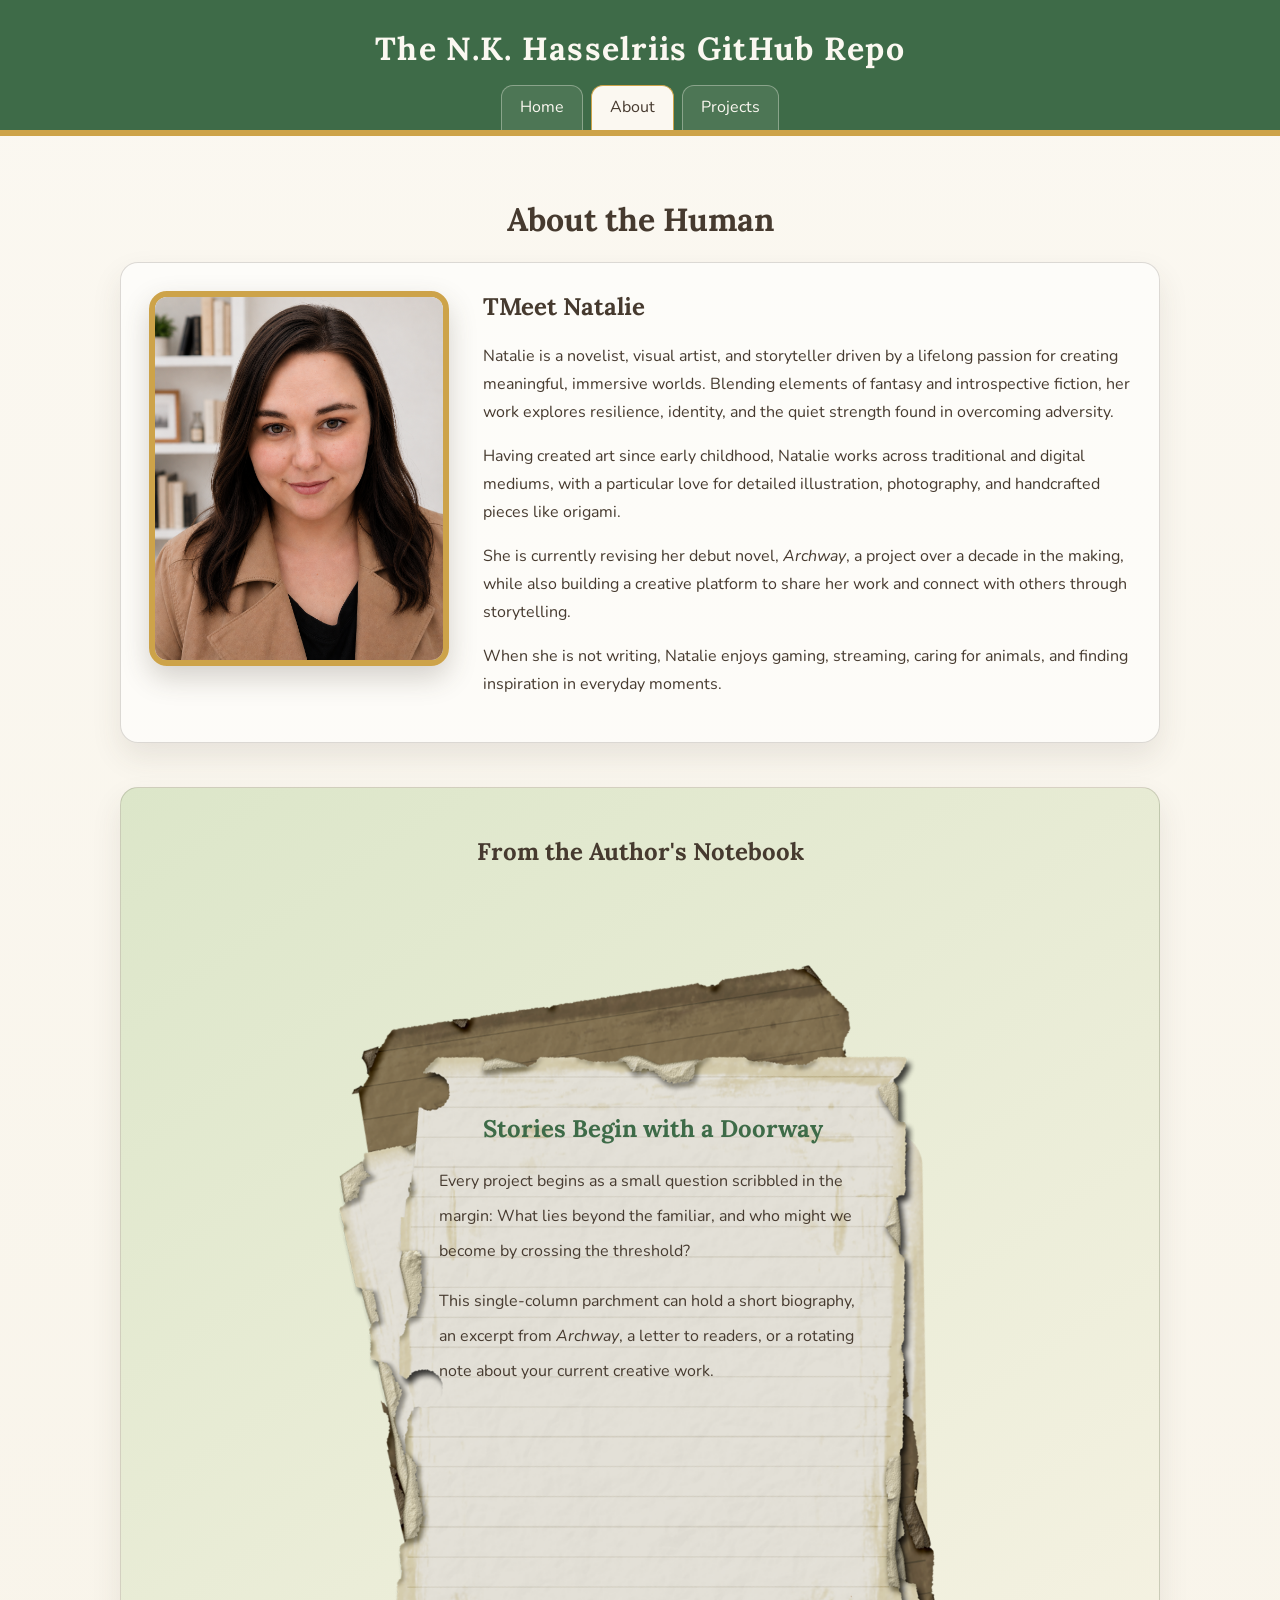
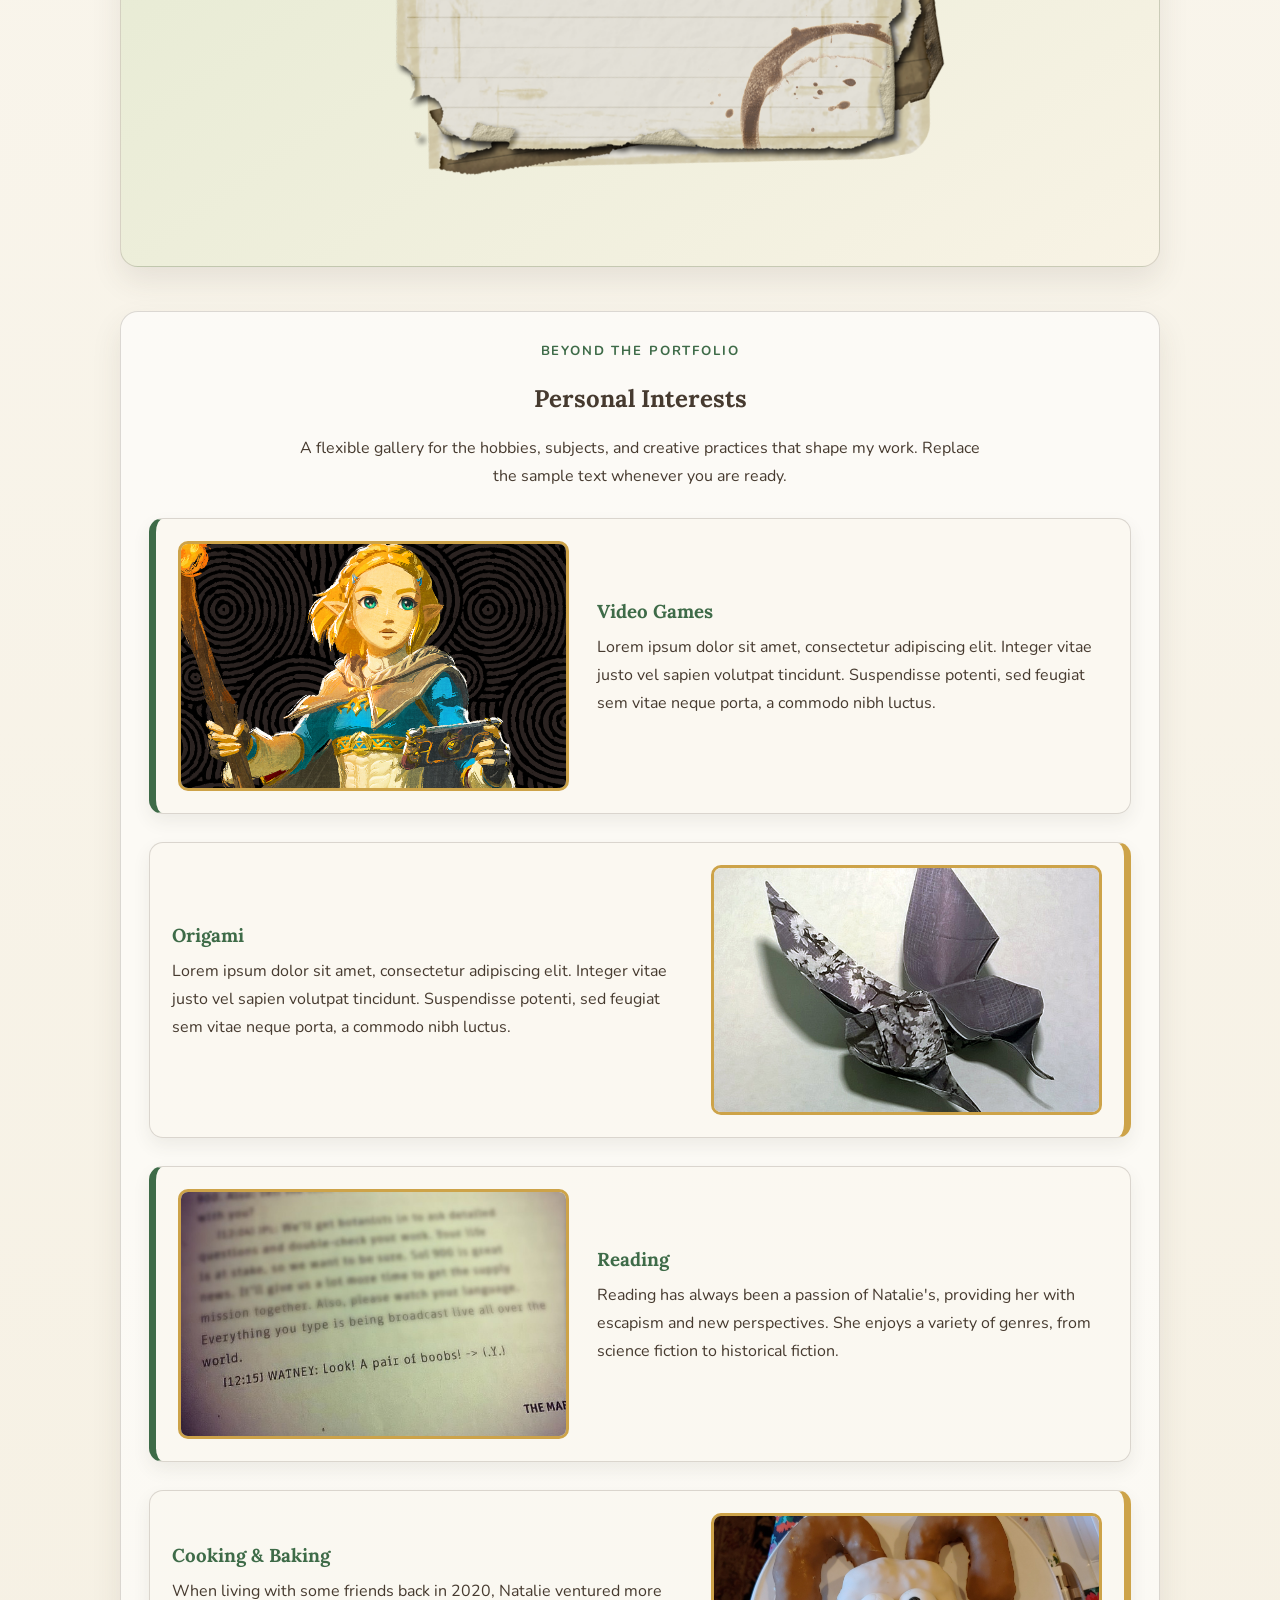
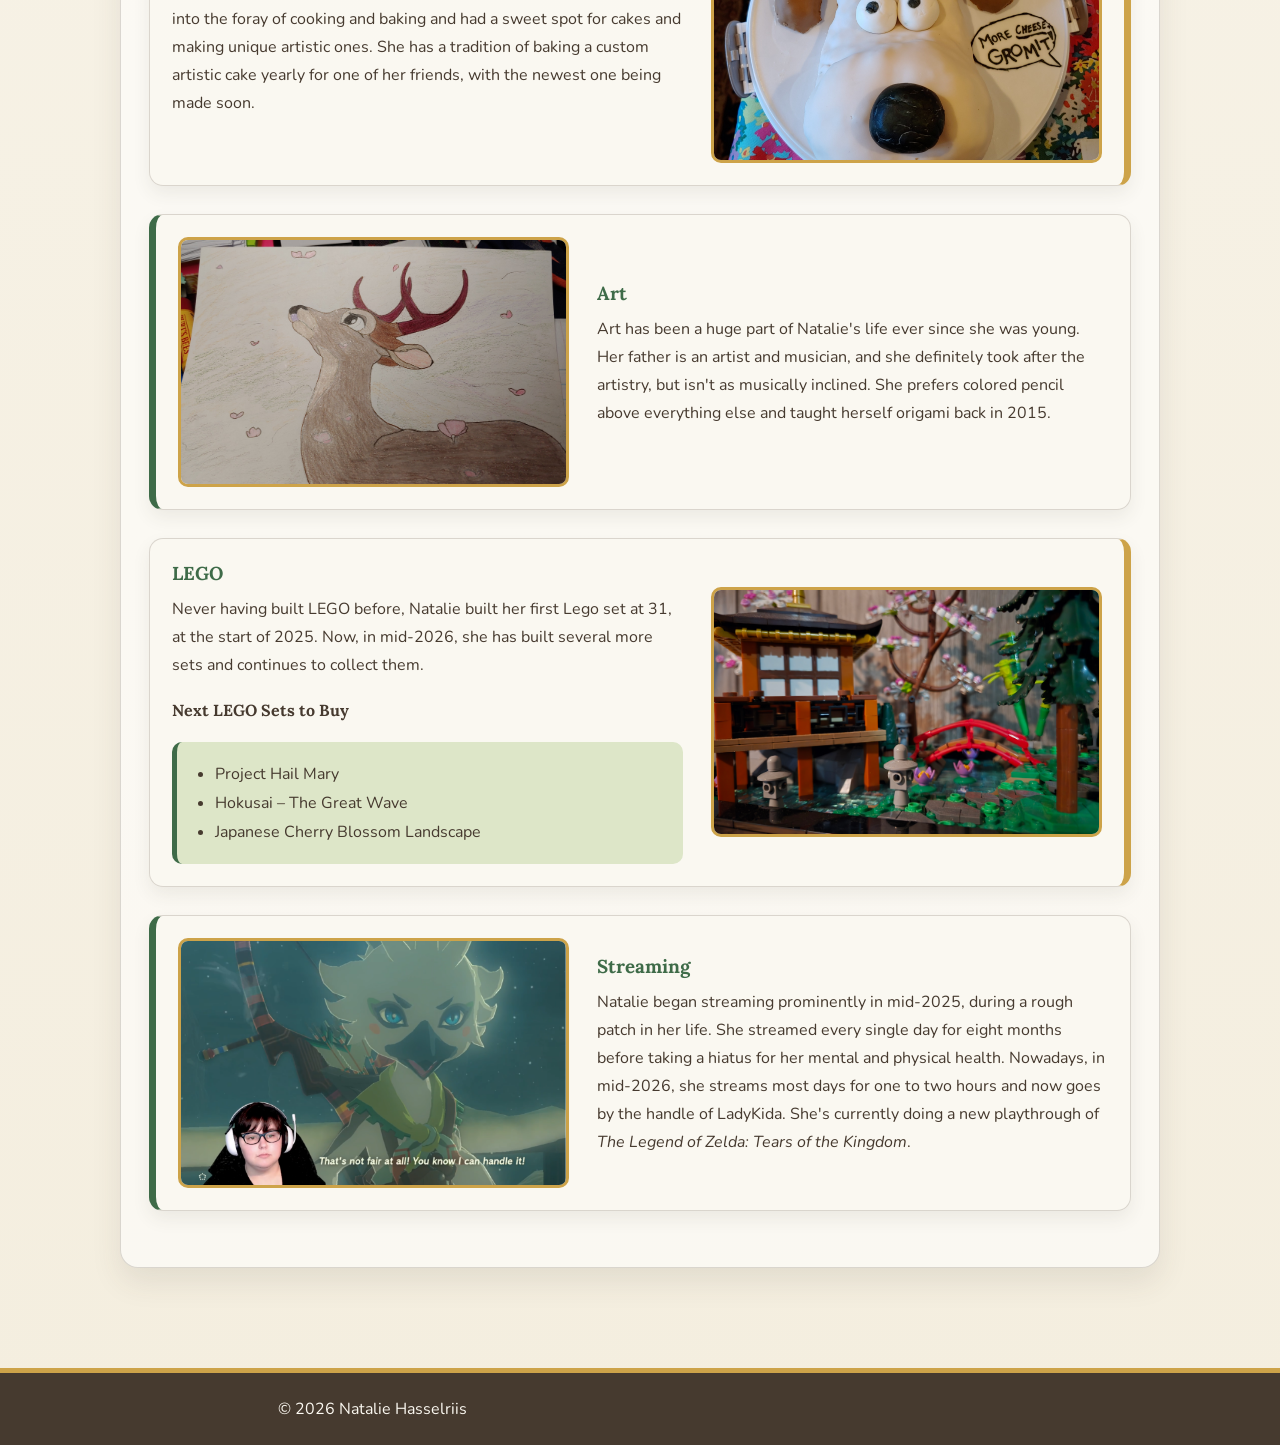
==== about.html @ 3eeebe32 "Images updated" ====
<!DOCTYPE html>
<html lang="en">
<head>
    <meta charset="UTF-8">
    <meta name="viewport" content="width=device-width, initial-scale=1.0">
    <title>About Natalie</title>
    <link rel="icon" type="image/png" href="https://images.squarespace-cdn.com/content/v1/68d9654d0cba3d433908582a/607da867-b0da-49b7-b2d4-81282bc70b76/2021-03-03-05.16.png?format=1000w">
    <link rel="stylesheet" href="style.css">
</head>
<body>
<header>
    <h1>The N.K. Hasselriis GitHub Repo</h1>
    <nav aria-label="Primary navigation">
        <a href="index.html">Home</a>
        <a href="about.html" aria-current="page">About</a>
        <a href="projects.html">Projects</a>
    </nav>
</header>
<main>
    <h1>About the Human</h1>

    <section class="about-intro">
        <img class="profile-photo" src="assets/images/headshot_final.png" alt="Professional headshot of Natalie">
        <div class="about-copy">
            <h2>TMeet Natalie</h2>
            <p>Natalie is a novelist, visual artist, and storyteller driven by a lifelong passion for creating meaningful, immersive worlds. Blending elements of fantasy and introspective fiction, her work explores resilience, identity, and the quiet strength found in overcoming adversity.</p>
            <p>Having created art since early childhood, Natalie works across traditional and digital mediums, with a particular love for detailed illustration, photography, and handcrafted pieces like origami.</p>
            <p>She is currently revising her debut novel, <em>Archway</em>, a project over a decade in the making, while also building a creative platform to share her work and connect with others through storytelling.</p>
            <p>When she is not writing, Natalie enjoys gaming, streaming, caring for animals, and finding inspiration in everyday moments.</p>
        </div>
    </section>

    <section class="book-section" id="book-page">
        <h2>From the Author's Notebook</h2>
        <div class="parchment-page">
            <article class="parchment-copy">
                <h2>Stories Begin with a Doorway</h2>
                <p>Every project begins as a small question scribbled in the margin: What lies beyond the familiar, and who might we become by crossing the threshold?</p>
                <p>This single-column parchment can hold a short biography, an excerpt from <em>Archway</em>, a letter to readers, or a rotating note about your current creative work.</p>
            </article>
        </div>
    </section>

    <section id="personal-interests">
        <p class="section-kicker">Beyond the Portfolio</p>
        <h2>Personal Interests</h2>
        <p class="section-intro">A flexible gallery for the hobbies, subjects, and creative practices that shape my work. Replace the sample text whenever you are ready.</p>

        <div class="interest-list">
            <article class="feature-row">
                <div class="feature-media"><img src="assets/images/video-games.png" alt="Promotional image of Princess Zelda holding a torch and Sheikah Slate/Purah Pad from Tears of the Kingdom"></div>
                <div class="feature-copy"><h3>Video Games</h3><p>Lorem ipsum dolor sit amet, consectetur adipiscing elit. Integer vitae justo vel sapien volutpat tincidunt. Suspendisse potenti, sed feugiat sem vitae neque porta, a commodo nibh luctus.</p></div>
            </article>

            <article class="feature-row reverse">
                <div class="feature-media"><img src="assets/images/origami.jpg" alt="Dusk purple and grey origami butterfly"></div>
                <div class="feature-copy"><h3>Origami</h3><p>Lorem ipsum dolor sit amet, consectetur adipiscing elit. Integer vitae justo vel sapien volutpat tincidunt. Suspendisse potenti, sed feugiat sem vitae neque porta, a commodo nibh luctus.</p></div>
            </article>

            <article class="feature-row">
                <div class="feature-media"><img src="assets/images/baking.jpg" alt="Close-up photograph of text from The Martian by Andy Weir"></div>
                <div class="feature-copy"><h3>Reading</h3><p>Reading has always been a passion of Natalie's, providing her with escapism and new perspectives. She enjoys a variety of genres, from science fiction to historical fiction.</p></div>
            </article>

            <article class="feature-row reverse">
                <div class="feature-media"><img src="assets/images/reading.jpg" alt="Gromit character cake"></div>
                <div class="feature-copy"><h3>Cooking &amp; Baking</h3><p>When living with some friends back in 2020, Natalie ventured more into the foray of cooking and baking and had a sweet spot for cakes and making unique artistic ones. She has a tradition of baking a custom artistic cake yearly for one of her friends, with the newest one being made soon.</p></div>
            </article>

            <article class="feature-row">
                <div class="feature-media"><img src="assets/images/bambi-art.jpg" alt="Colored-pencil drawing of adult Bambi (deer) with flower petals"></div>
                <div class="feature-copy"><h3>Art</h3><p>Art has been a huge part of Natalie's life ever since she was young. Her father is an artist and musician, and she definitely took after the artistry, but isn't as musically inclined. She prefers colored pencil above everything else and taught herself origami back in 2015.</p></div>
            </article>

            <article class="feature-row reverse">
                <div class="feature-media"><img src="assets/images/lego.jpg" alt="LEGO Japanese landscape wall art with cherry blossoms and Mount Fuji"></div>
                <div class="feature-copy">
                    <h3>LEGO</h3>
                    <p>Never having built LEGO before, Natalie built her first Lego set at 31, at the start of 2025. Now, in mid-2026, she has built several more sets and continues to collect them.</p>
                    <h4>Next LEGO Sets to Buy</h4>
                    <ul class="lego-wishlist">
                        <li>Project Hail Mary</li>
                        <li>Hokusai – The Great Wave</li>
                        <li>Japanese Cherry Blossom Landscape</li>
                    </ul>
                </div>
            </article>

            <article class="feature-row">
                <div class="feature-media"><img src="assets/images/streaming.png" alt="Natalie streaming The Legend of Zelda: Tears of the Kingdom with a face-camera overlay"></div>
                <div class="feature-copy"><h3>Streaming</h3><p>Natalie began streaming prominently in mid-2025, during a rough patch in her life. She streamed every single day for eight months before taking a hiatus for her mental and physical health. Nowadays, in mid-2026, she streams most days for one to two hours and now goes by the handle of LadyKida. She's currently doing a new playthrough of <i>The Legend of Zelda: Tears of the Kingdom</i>.</p></div>
            </article>
        </div>
    </section>
</main>
<footer><p>© 2026 Natalie Hasselriis</p></footer>
</body>
</html>
---- style.css ----
@import url('https://fonts.googleapis.com/css2?family=Lora:wght@500;600;700&family=Nunito:wght@400;600;700&display=swap');

:root {
    --cream: #fbf8f1;
    --forest: #3e6b48;
    --sky: #82b5d8;
    --mustard: #cda349;
    --brown: #463a2f;
    --sage: #dde6c8;
    --paper: #f6edda;
}

* { box-sizing: border-box; }

body {
    margin: 0;
    background: linear-gradient(180deg, var(--cream), #f4eedf);
    color: var(--brown);
    font-family: 'Nunito', sans-serif;
    text-align: center;
}

header {
    padding: 28px 20px 0;
    background: var(--forest);
    color: var(--cream);
    border-bottom: 6px solid var(--mustard);
}

h1, h2, h3, h4 { font-family: 'Lora', serif; }
header h1 { margin: 0 0 16px; letter-spacing: .04em; }

nav {
    display: flex;
    justify-content: center;
    align-items: flex-end;
    gap: 8px;
    flex-wrap: wrap;
}

nav a {
    color: var(--cream);
    text-decoration: none;
    padding: 10px 18px 12px;
    border: 1px solid rgba(251,248,241,.35);
    border-bottom: 0;
    border-radius: 12px 12px 0 0;
    background: rgba(251,248,241,.08);
}

nav a:hover, nav a:focus, nav a[aria-current="page"] {
    background: var(--cream);
    color: var(--brown);
    border-color: var(--mustard);
}

main {
    width: min(100% - 32px, 1040px);
    margin: 0 auto;
    padding: 42px 0 56px;
}

section {
    margin: 0 auto 44px;
    padding: 28px;
    background: rgba(255,255,255,.58);
    border: 1px solid rgba(70,58,47,.18);
    border-radius: 18px;
    box-shadow: 0 14px 30px rgba(70,58,47,.10);
}

p { max-width: 70ch; margin: 0 auto 1em; text-align: left; line-height: 1.75; }
img { max-width: 100%; height: auto; display: block; }

.section-kicker {
    text-align: center;
    margin-bottom: 4px;
    color: var(--forest);
    font-weight: 700;
    text-transform: uppercase;
    letter-spacing: .14em;
    font-size: .82rem;
}
.section-intro { text-align: center; margin-bottom: 28px; }

.hero-scene {
    position: relative;
    min-height: 520px;
    display: grid;
    grid-template-columns: minmax(260px, .85fr) minmax(320px, 1.15fr);
    align-items: center;
    gap: 44px;
    overflow: hidden;
    background:
        radial-gradient(circle at 18% 22%, rgba(205,163,73,.28), transparent 32%),
        linear-gradient(135deg, #efe5c4, var(--sage));
    border: 4px solid var(--forest);
}

.iroh-portrait {
    align-self: end;
    display: flex;
    justify-content: center;
    height: 100%;
    min-height: 430px;
}

.iroh-portrait img {
    width: min(100%, 390px);
    height: 100%;
    max-height: 500px;
    object-fit: contain;
    object-position: center bottom;
    filter: drop-shadow(0 18px 14px rgba(70,58,47,.28));
}

.speech-bubble {
    position: relative;
    margin: 0;
    padding: 38px 42px 34px;
    background:
        linear-gradient(rgba(246,237,218,.94), rgba(246,237,218,.94)),
        radial-gradient(circle at center, var(--cream), var(--paper));
    color: var(--brown);
    border: 4px solid var(--forest);
    border-radius: 30px;
    box-shadow:
        0 0 0 7px var(--mustard),
        0 0 0 10px var(--forest),
        0 18px 28px rgba(70,58,47,.22);
    text-align: center;
}

.speech-bubble::before {
    content: '';
    position: absolute;
    left: -38px;
    top: 58%;
    width: 52px;
    height: 52px;
    background: var(--paper);
    border-left: 4px solid var(--forest);
    border-bottom: 4px solid var(--forest);
    box-shadow: -5px 5px 0 1px var(--mustard);
    transform: rotate(45deg);
    z-index: 0;
}

.speech-bubble > * {
    position: relative;
    z-index: 1;
}

#hero-quote {
    margin: 8px auto 18px;
    text-align: center;
    font-family: 'Lora', serif;
    font-size: clamp(1.35rem, 2.6vw, 2rem);
    line-height: 1.5;
    font-style: italic;
}

.speech-bubble cite {
    display: block;
    text-align: right;
    font-family: 'Lora', serif;
    font-size: 1.05rem;
    font-style: normal;
    color: var(--forest);
}

.earth-kingdom-mark {
    display: inline-block;
    margin-bottom: 8px;
    color: var(--forest);
    font-weight: 700;
    letter-spacing: .14em;
    text-transform: uppercase;
}

.about-intro {
    display: grid;
    grid-template-columns: minmax(220px, 300px) 1fr;
    gap: 34px;
    align-items: start;
    text-align: left;
}
.profile-photo {
    width: 100%;
    max-width: 300px;
    aspect-ratio: 4 / 5;
    object-fit: cover;
    border-radius: 18px;
    border: 6px solid var(--mustard);
    box-shadow: 0 12px 28px rgba(70,58,47,.22);
}
.about-copy h2 { margin-top: 0; }

.book-section { overflow: hidden; background: linear-gradient(145deg, #dce6c9, #f8f3e5); }
.parchment-page {
    position: relative;
    width: min(100%, 625px);
    aspect-ratio: 1024 / 1536;
    margin: 34px auto 0;
    background: url('assets/images/parchment-page.png') center/contain no-repeat;
}
.parchment-copy {
    position: absolute;
    inset: 20% 13% 11% 5%;
    overflow: auto;
    padding: 25px 4px 8px 80px;
    text-align: left;
}
.parchment-copy h2 { color: var(--forest); margin-top: 0; text-align: center; }
.parchment-copy p { line-height: 2.17; }

.feature-row {
    display: grid;
    grid-template-columns: minmax(240px, 42%) 1fr;
    gap: 28px;
    align-items: center;
    margin: 0 0 28px;
    padding: 22px;
    background: rgba(251,248,241,.8);
    border: 1px solid rgba(70,58,47,.18);
    border-left: 7px solid var(--forest);
    border-radius: 14px;
    box-shadow: 0 8px 18px rgba(70,58,47,.08);
}
.feature-row.reverse { grid-template-columns: 1fr minmax(240px, 42%); border-left: 1px solid rgba(70,58,47,.18); border-right: 7px solid var(--mustard); }
.feature-row.reverse .feature-media, .feature-row.reverse .project-media { order: 2; }
.feature-row.reverse .feature-copy { order: 1; }
.feature-media img, .project-media img {
    width: 100%;
    height: 250px;
    object-fit: cover;
    border-radius: 10px;
    border: 3px solid var(--mustard);
}
.feature-copy { text-align: left; }
.feature-copy h3 { margin: 0 0 10px; color: var(--forest); }
.feature-copy p { margin-left: 0; }
.project-label { display: inline-block; margin-bottom: 8px; color: var(--mustard); font-weight: 700; text-transform: uppercase; letter-spacing: .1em; font-size: .8rem; }
.badge-media img { object-fit: contain; background: transparent; border: 0; }

.lego-wishlist {
    margin: 10px 0 0;
    padding: 14px 18px 14px 38px;
    text-align: left;
    background: var(--sage);
    border-left: 5px solid var(--forest);
    border-radius: 10px;
}
.lego-wishlist li { margin: 7px 0; }

footer { padding: 22px; background: var(--brown); color: var(--cream); border-top: 5px solid var(--mustard); }
footer p { margin: 0; text-align: center; }

@media (max-width: 760px) {
    header { padding-left: 12px; padding-right: 12px; }
    main { width: min(100% - 20px, 1040px); }
    section { padding: 20px; }
    .hero-scene, .about-intro, .feature-row, .feature-row.reverse { grid-template-columns: 1fr; }
    .feature-row.reverse .feature-media, .feature-row.reverse .project-media, .feature-row.reverse .feature-copy { order: initial; }
    .speech-bubble::before { left: 50%; top: -24px; transform: translateX(-50%) rotate(135deg); }
    .profile-photo { margin: auto; }
    .parchment-copy { inset: 14% 12% 10%; font-size: .92rem; }
    .feature-media img, .project-media img { height: auto; max-height: 320px; }
}
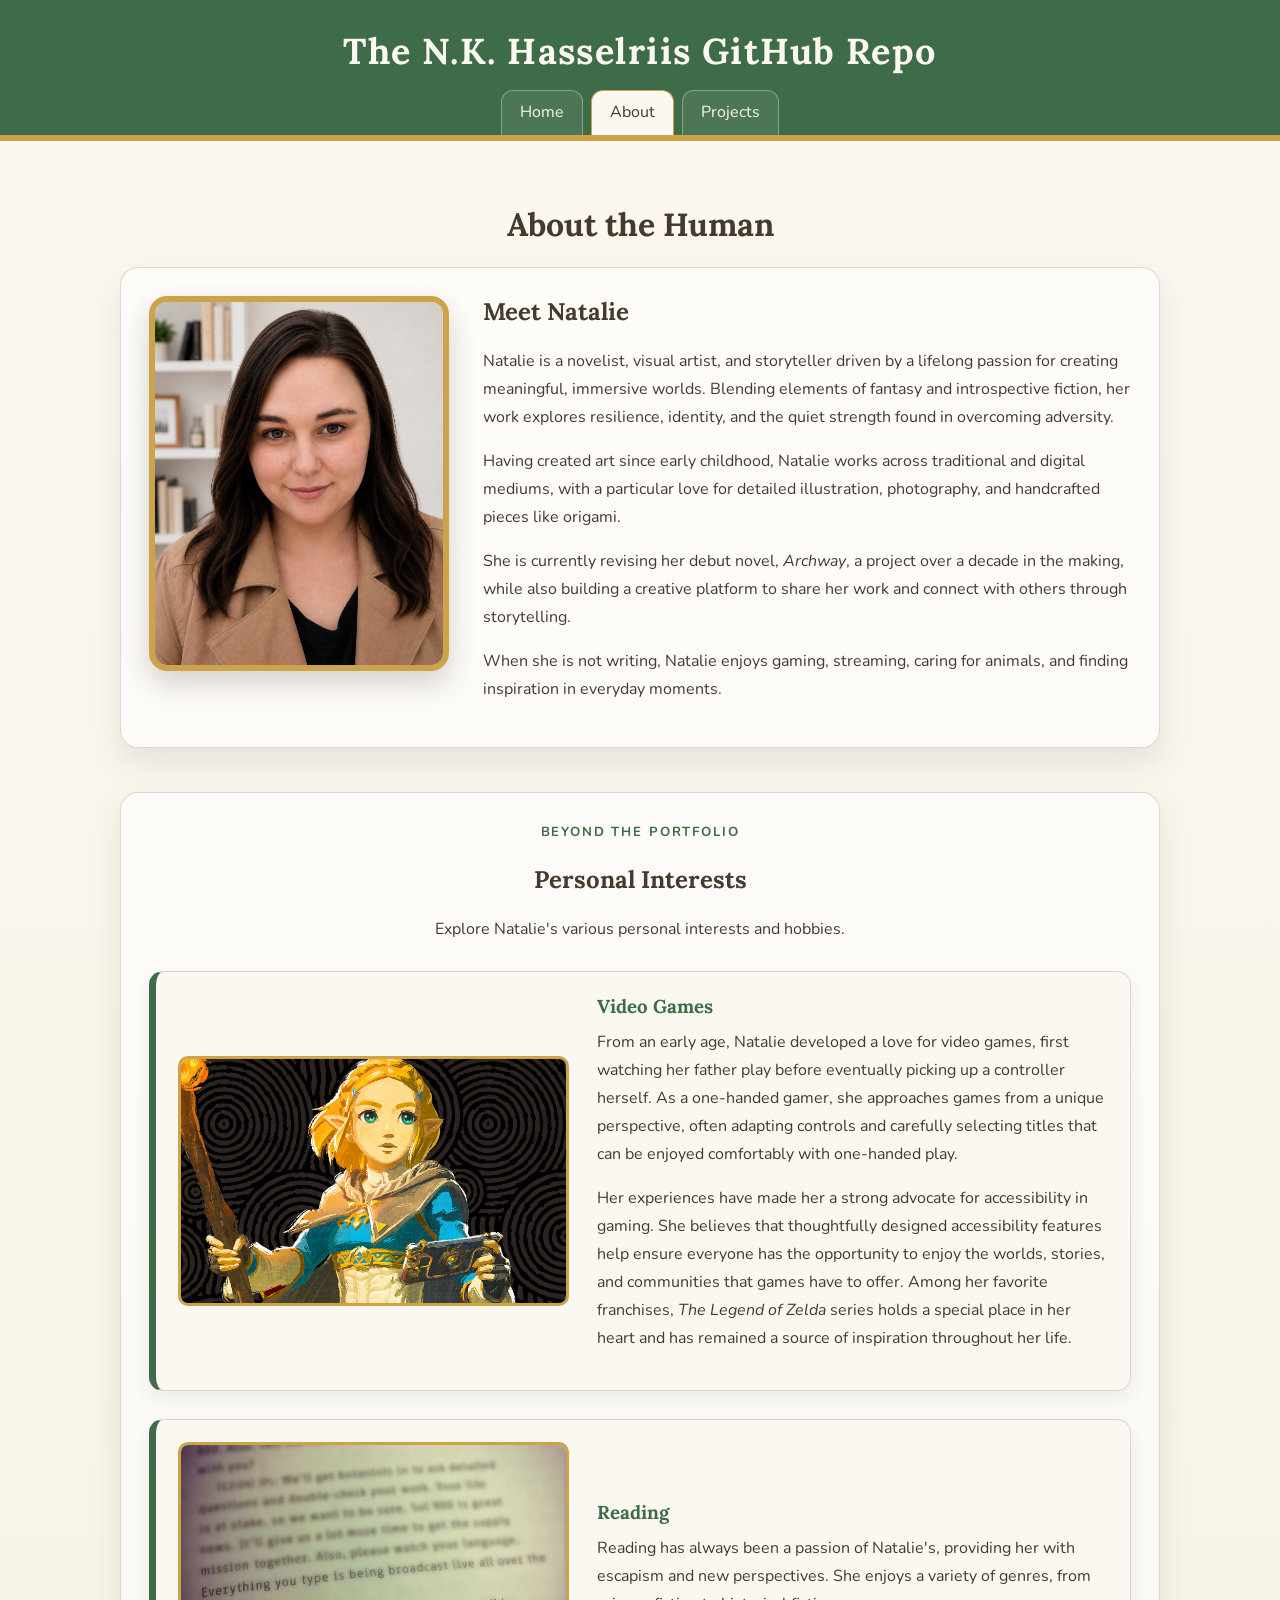
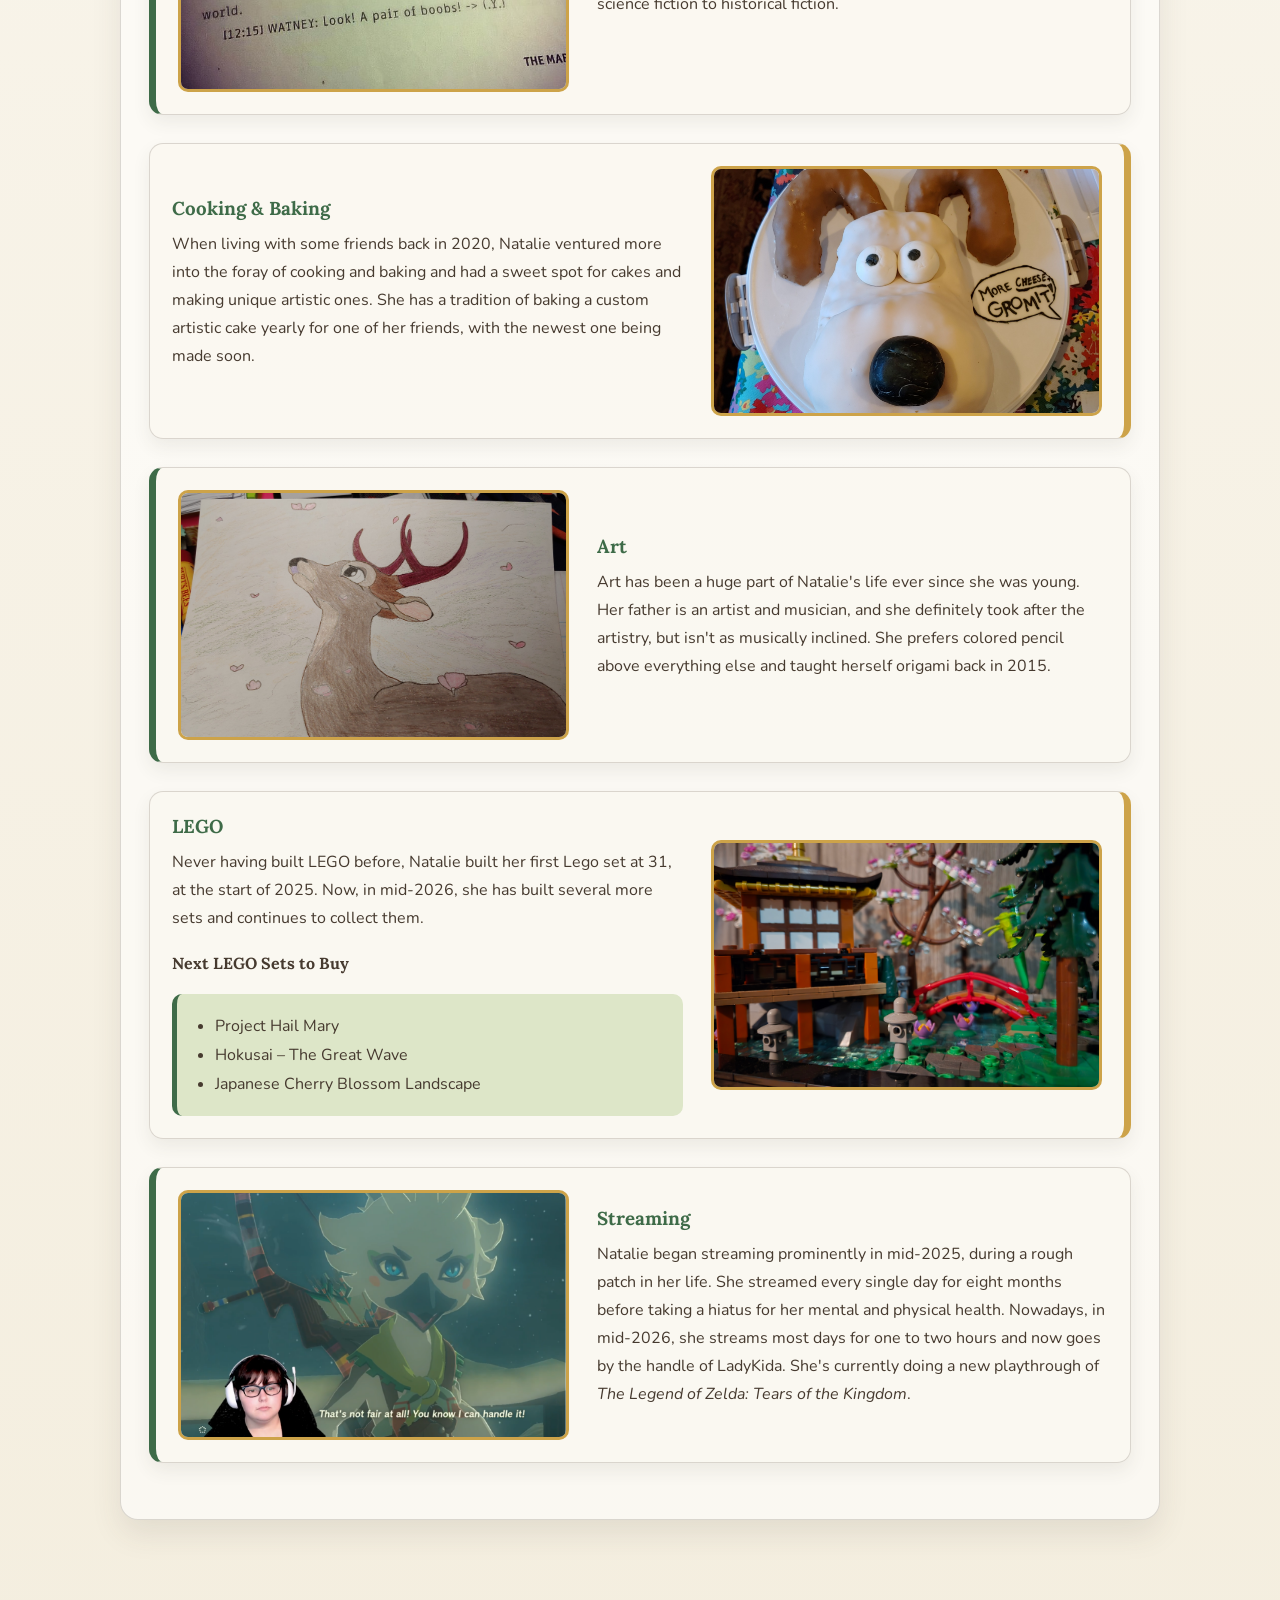
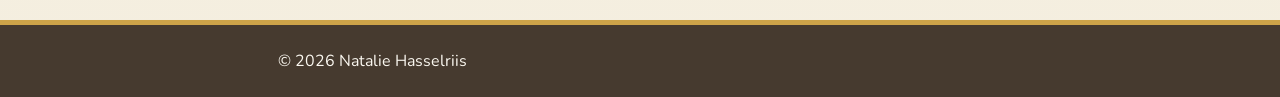
==== commit f679011f: "Added/edited text descriptions; removed redundant sections." ====
--- a/about.html
+++ b/about.html
@@ -22,7 +22,7 @@
     <section class="about-intro">
         <img class="profile-photo" src="assets/images/headshot_final.png" alt="Professional headshot of Natalie">
         <div class="about-copy">
-            <h2>TMeet Natalie</h2>
+            <h2>Meet Natalie</h2>
             <p>Natalie is a novelist, visual artist, and storyteller driven by a lifelong passion for creating meaningful, immersive worlds. Blending elements of fantasy and introspective fiction, her work explores resilience, identity, and the quiet strength found in overcoming adversity.</p>
             <p>Having created art since early childhood, Natalie works across traditional and digital mediums, with a particular love for detailed illustration, photography, and handcrafted pieces like origami.</p>
             <p>She is currently revising her debut novel, <em>Archway</em>, a project over a decade in the making, while also building a creative platform to share her work and connect with others through storytelling.</p>
@@ -30,31 +30,17 @@
         </div>
     </section>
 
-    <section class="book-section" id="book-page">
-        <h2>From the Author's Notebook</h2>
-        <div class="parchment-page">
-            <article class="parchment-copy">
-                <h2>Stories Begin with a Doorway</h2>
-                <p>Every project begins as a small question scribbled in the margin: What lies beyond the familiar, and who might we become by crossing the threshold?</p>
-                <p>This single-column parchment can hold a short biography, an excerpt from <em>Archway</em>, a letter to readers, or a rotating note about your current creative work.</p>
-            </article>
-        </div>
-    </section>
-
     <section id="personal-interests">
         <p class="section-kicker">Beyond the Portfolio</p>
         <h2>Personal Interests</h2>
-        <p class="section-intro">A flexible gallery for the hobbies, subjects, and creative practices that shape my work. Replace the sample text whenever you are ready.</p>
+        <p class="section-intro">Explore Natalie's various personal interests and hobbies.</p>
 
         <div class="interest-list">
             <article class="feature-row">
                 <div class="feature-media"><img src="assets/images/video-games.png" alt="Promotional image of Princess Zelda holding a torch and Sheikah Slate/Purah Pad from Tears of the Kingdom"></div>
-                <div class="feature-copy"><h3>Video Games</h3><p>Lorem ipsum dolor sit amet, consectetur adipiscing elit. Integer vitae justo vel sapien volutpat tincidunt. Suspendisse potenti, sed feugiat sem vitae neque porta, a commodo nibh luctus.</p></div>
-            </article>
+                <div class="feature-copy"><h3>Video Games</h3><p>From an early age, Natalie developed a love for video games, first watching her father play before eventually picking up a controller herself. As a one-handed gamer, she approaches games from a unique perspective, often adapting controls and carefully selecting titles that can be enjoyed comfortably with one-handed play.</p>
 
-            <article class="feature-row reverse">
-                <div class="feature-media"><img src="assets/images/origami.jpg" alt="Dusk purple and grey origami butterfly"></div>
-                <div class="feature-copy"><h3>Origami</h3><p>Lorem ipsum dolor sit amet, consectetur adipiscing elit. Integer vitae justo vel sapien volutpat tincidunt. Suspendisse potenti, sed feugiat sem vitae neque porta, a commodo nibh luctus.</p></div>
+<p>Her experiences have made her a strong advocate for accessibility in gaming. She believes that thoughtfully designed accessibility features help ensure everyone has the opportunity to enjoy the worlds, stories, and communities that games have to offer. Among her favorite franchises, <i>The Legend of Zelda</i> series holds a special place in her heart and has remained a source of inspiration throughout her life.</p></div>
             </article>
 
             <article class="feature-row">
--- a/style.css
+++ b/style.css
@@ -12,8 +12,13 @@
 
 * { box-sizing: border-box; }
 
+html {
+    scroll-behavior: smooth;
+}
+
 body {
     margin: 0;
+    min-width: 320px;
     background: linear-gradient(180deg, var(--cream), #f4eedf);
     color: var(--brown);
     font-family: 'Nunito', sans-serif;
@@ -28,7 +33,11 @@
 }
 
 h1, h2, h3, h4 { font-family: 'Lora', serif; }
-header h1 { margin: 0 0 16px; letter-spacing: .04em; }
+header h1 {
+    margin: 0 0 16px;
+    font-size: clamp(1.55rem, 4vw, 2.25rem);
+    letter-spacing: .04em;
+}
 
 nav {
     display: flex;
@@ -46,6 +55,7 @@
     border-bottom: 0;
     border-radius: 12px 12px 0 0;
     background: rgba(251,248,241,.08);
+    transition: background-color .2s ease, color .2s ease, transform .2s ease;
 }
 
 nav a:hover, nav a:focus, nav a[aria-current="page"] {
@@ -54,10 +64,20 @@
     border-color: var(--mustard);
 }
 
+nav a:hover,
+nav a:focus-visible {
+    transform: translateY(-2px);
+}
+
 main {
     width: min(100% - 32px, 1040px);
     margin: 0 auto;
     padding: 42px 0 56px;
+}
+
+main > h1,
+main > h2 {
+    overflow-wrap: anywhere;
 }
 
 section {
@@ -71,6 +91,12 @@
 
 p { max-width: 70ch; margin: 0 auto 1em; text-align: left; line-height: 1.75; }
 img { max-width: 100%; height: auto; display: block; }
+
+.hero-scene > *,
+.about-intro > *,
+.feature-row > * {
+    min-width: 0;
+}
 
 .section-kicker {
     text-align: center;
@@ -196,24 +222,6 @@
 }
 .about-copy h2 { margin-top: 0; }
 
-.book-section { overflow: hidden; background: linear-gradient(145deg, #dce6c9, #f8f3e5); }
-.parchment-page {
-    position: relative;
-    width: min(100%, 625px);
-    aspect-ratio: 1024 / 1536;
-    margin: 34px auto 0;
-    background: url('assets/images/parchment-page.png') center/contain no-repeat;
-}
-.parchment-copy {
-    position: absolute;
-    inset: 20% 13% 11% 5%;
-    overflow: auto;
-    padding: 25px 4px 8px 80px;
-    text-align: left;
-}
-.parchment-copy h2 { color: var(--forest); margin-top: 0; text-align: center; }
-.parchment-copy p { line-height: 2.17; }
-
 .feature-row {
     display: grid;
     grid-template-columns: minmax(240px, 42%) 1fr;
@@ -238,6 +246,13 @@
     border: 3px solid var(--mustard);
 }
 .feature-copy { text-align: left; }
+.feature-copy,
+.feature-copy h3,
+.feature-copy h4,
+.feature-copy p,
+.project-label {
+    overflow-wrap: anywhere;
+}
 .feature-copy h3 { margin: 0 0 10px; color: var(--forest); }
 .feature-copy p { margin-left: 0; }
 .project-label { display: inline-block; margin-bottom: 8px; color: var(--mustard); font-weight: 700; text-transform: uppercase; letter-spacing: .1em; font-size: .8rem; }
@@ -256,14 +271,238 @@
 footer { padding: 22px; background: var(--brown); color: var(--cream); border-top: 5px solid var(--mustard); }
 footer p { margin: 0; text-align: center; }
 
-@media (max-width: 760px) {
+/* Tablet layout: tested at the assignment's 768px target. */
+@media (max-width: 900px) {
+    main {
+        width: min(100% - 28px, 760px);
+        padding: 34px 0 48px;
+    }
+
+    section {
+        margin-bottom: 36px;
+        padding: 24px;
+    }
+
+    .hero-scene {
+        min-height: 470px;
+        grid-template-columns: minmax(210px, .8fr) minmax(300px, 1.2fr);
+        gap: 28px;
+    }
+
+    .iroh-portrait {
+        min-height: 380px;
+    }
+
+    .speech-bubble {
+        padding: 32px 30px 28px;
+    }
+
+    .about-intro {
+        grid-template-columns: minmax(200px, 250px) 1fr;
+        gap: 26px;
+    }
+
+    .feature-row,
+    .feature-row.reverse {
+        grid-template-columns: minmax(210px, 38%) 1fr;
+        gap: 22px;
+        padding: 18px;
+    }
+
+    .feature-row.reverse {
+        grid-template-columns: 1fr minmax(210px, 38%);
+    }
+
+    .feature-media img,
+    .project-media img {
+        height: 220px;
+    }
+}
+
+/* Phone layout: the columns stack and fixed-height areas become content-led. */
+@media (max-width: 640px) {
     header { padding-left: 12px; padding-right: 12px; }
-    main { width: min(100% - 20px, 1040px); }
-    section { padding: 20px; }
-    .hero-scene, .about-intro, .feature-row, .feature-row.reverse { grid-template-columns: 1fr; }
-    .feature-row.reverse .feature-media, .feature-row.reverse .project-media, .feature-row.reverse .feature-copy { order: initial; }
-    .speech-bubble::before { left: 50%; top: -24px; transform: translateX(-50%) rotate(135deg); }
-    .profile-photo { margin: auto; }
-    .parchment-copy { inset: 14% 12% 10%; font-size: .92rem; }
-    .feature-media img, .project-media img { height: auto; max-height: 320px; }
-}
+
+    header h1 {
+        max-width: 18ch;
+        margin-left: auto;
+        margin-right: auto;
+    }
+
+    nav {
+        gap: 5px;
+    }
+
+    nav a {
+        flex: 1 1 30%;
+        min-width: 82px;
+        padding: 10px 8px 12px;
+    }
+
+    main {
+        width: min(100% - 20px, 560px);
+        padding: 28px 0 40px;
+    }
+
+    section {
+        padding: 20px;
+        border-radius: 14px;
+    }
+
+    .section-intro {
+        margin-bottom: 22px;
+    }
+
+    .hero-scene,
+    .about-intro,
+    .feature-row,
+    .feature-row.reverse {
+        grid-template-columns: minmax(0, 1fr);
+    }
+
+    .hero-scene {
+        min-height: 0;
+        gap: 28px;
+        padding-top: 16px;
+        overflow: visible;
+    }
+
+    .iroh-portrait {
+        min-height: 270px;
+        height: 310px;
+    }
+
+    .iroh-portrait img {
+        max-height: 320px;
+    }
+
+    .speech-bubble {
+        padding: 30px 22px 26px;
+        border-radius: 24px;
+        box-shadow:
+            0 0 0 5px var(--mustard),
+            0 0 0 8px var(--forest),
+            0 14px 24px rgba(70,58,47,.20);
+    }
+
+    .speech-bubble::before {
+        left: 50%;
+        top: -24px;
+        width: 44px;
+        height: 44px;
+        transform: translateX(-50%) rotate(135deg);
+    }
+
+    #hero-quote {
+        font-size: clamp(1.2rem, 7vw, 1.6rem);
+    }
+
+    .feature-row,
+    .feature-row.reverse {
+        gap: 18px;
+        padding: 16px;
+    }
+
+    .feature-row.reverse .feature-media,
+    .feature-row.reverse .project-media,
+    .feature-row.reverse .feature-copy {
+        order: initial;
+    }
+
+    .profile-photo {
+        width: min(100%, 260px);
+        margin: auto;
+    }
+
+    .about-copy h2,
+    .feature-copy h3,
+    .feature-copy h4 {
+        text-align: center;
+    }
+
+    .parchment-page {
+        width: 100%;
+        min-height: 620px;
+        aspect-ratio: auto;
+        background-size: 100% 100%;
+    }
+
+    .parchment-copy {
+        position: relative;
+        inset: auto;
+        overflow: visible;
+        padding: 110px 14% 96px;
+        font-size: .95rem;
+    }
+
+    .parchment-copy p {
+        line-height: 1.8;
+    }
+
+    .feature-media img,
+    .project-media img {
+        height: clamp(190px, 62vw, 300px);
+    }
+
+    .badge-media img {
+        height: min(62vw, 240px);
+        margin: auto;
+    }
+
+    .lego-wishlist {
+        padding-left: 32px;
+    }
+}
+
+/* Extra-small phones: preserves comfortable content at 320px. */
+@media (max-width: 380px) {
+    header {
+        padding-top: 22px;
+    }
+
+    main {
+        width: calc(100% - 16px);
+    }
+
+    section {
+        padding: 16px;
+    }
+
+    nav a {
+        min-width: 76px;
+        font-size: .92rem;
+    }
+
+    .hero-scene {
+        border-width: 3px;
+    }
+
+    .iroh-portrait {
+        min-height: 235px;
+        height: 270px;
+    }
+
+    .speech-bubble {
+        padding: 28px 16px 22px;
+    }
+
+    .earth-kingdom-mark,
+    .section-kicker,
+    .project-label {
+        letter-spacing: .09em;
+    }
+
+    .feature-row,
+    .feature-row.reverse {
+        padding: 13px;
+    }
+
+    .parchment-page {
+        min-height: 690px;
+    }
+
+    .parchment-copy {
+        padding: 105px 13% 92px;
+        font-size: .9rem;
+    }
+}
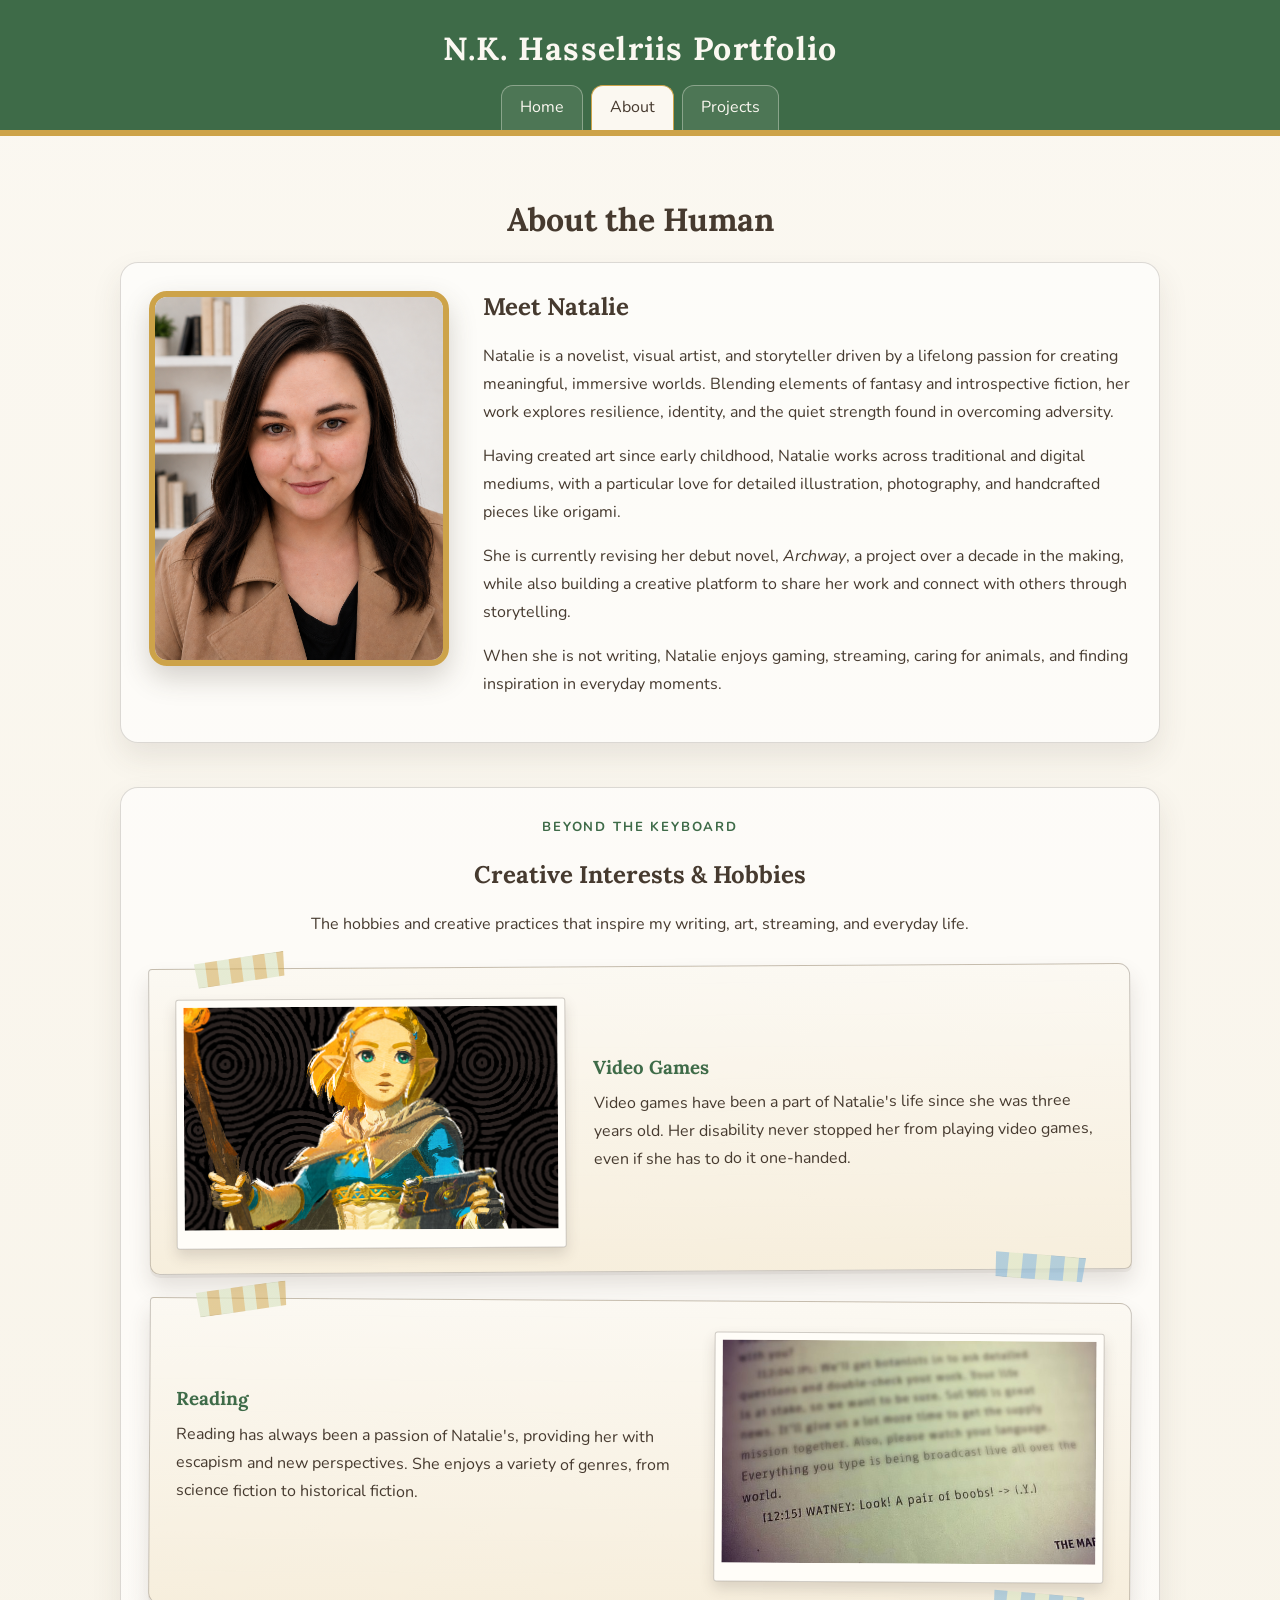
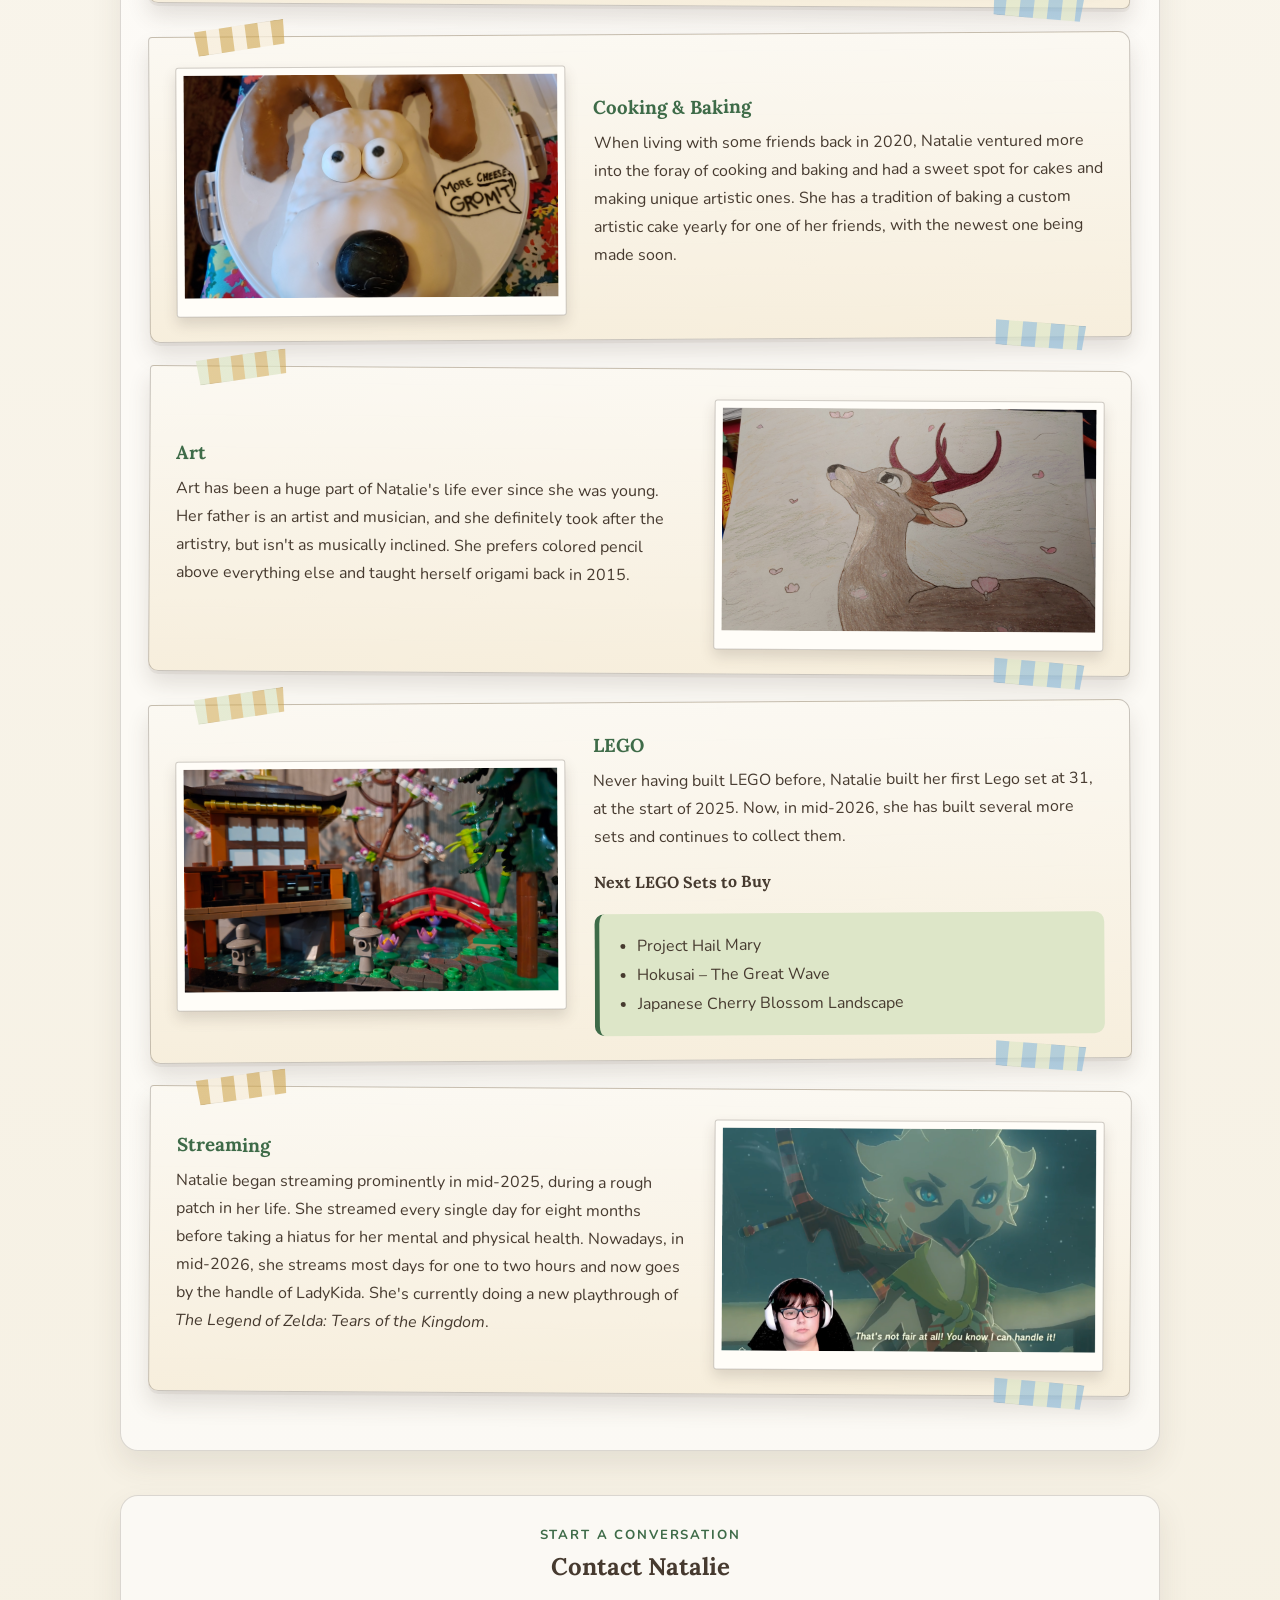
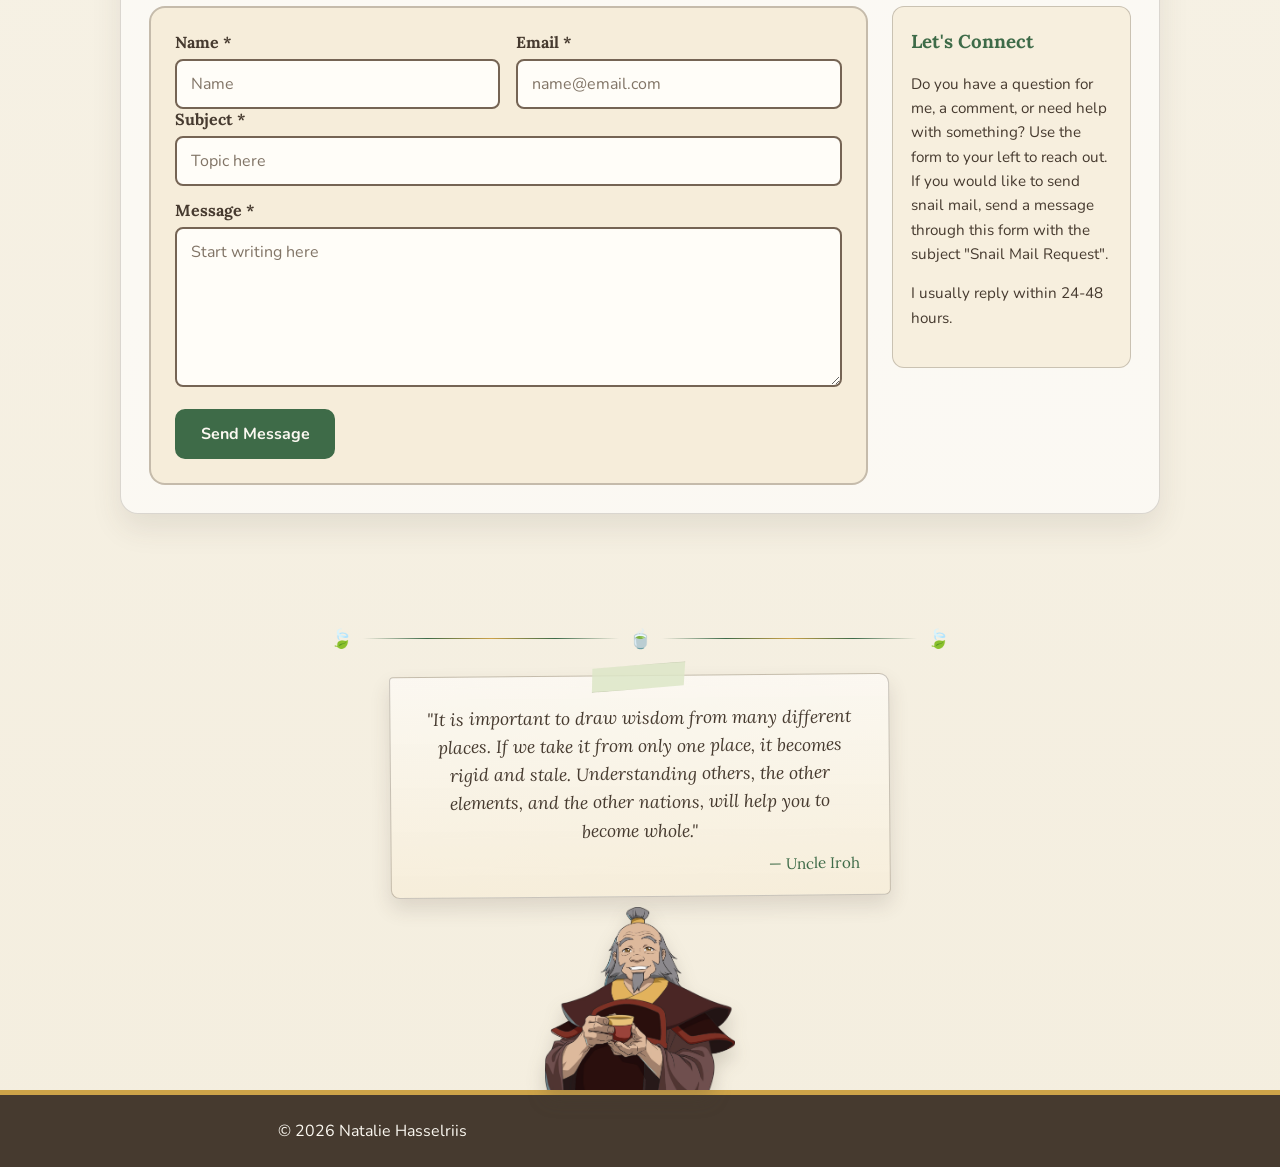
==== commit 14544eed: "Made some major upgrades to the style of the site to make it look more like it has a notebook vibe. " ====
--- a/about.html
+++ b/about.html
@@ -8,15 +8,16 @@
     <link rel="stylesheet" href="style.css">
 </head>
 <body>
+<a class="skip-link" href="#main-content">Skip to main content</a>
 <header>
-    <h1>The N.K. Hasselriis GitHub Repo</h1>
+    <h1>N.K. Hasselriis Portfolio</h1>
     <nav aria-label="Primary navigation">
         <a href="index.html">Home</a>
         <a href="about.html" aria-current="page">About</a>
         <a href="projects.html">Projects</a>
     </nav>
 </header>
-<main>
+<main id="main-content">
     <h1>About the Human</h1>
 
     <section class="about-intro">
@@ -31,34 +32,33 @@
     </section>
 
     <section id="personal-interests">
-        <p class="section-kicker">Beyond the Portfolio</p>
-        <h2>Personal Interests</h2>
-        <p class="section-intro">Explore Natalie's various personal interests and hobbies.</p>
+        <p class="section-kicker">Beyond the Keyboard</p>
+        <h2>Creative Interests &amp; Hobbies</h2>
+        <p class="section-intro">The hobbies and creative practices that inspire my writing, art, streaming, and everyday life.</p>
 
         <div class="interest-list">
             <article class="feature-row">
                 <div class="feature-media"><img src="assets/images/video-games.png" alt="Promotional image of Princess Zelda holding a torch and Sheikah Slate/Purah Pad from Tears of the Kingdom"></div>
-                <div class="feature-copy"><h3>Video Games</h3><p>From an early age, Natalie developed a love for video games, first watching her father play before eventually picking up a controller herself. As a one-handed gamer, she approaches games from a unique perspective, often adapting controls and carefully selecting titles that can be enjoyed comfortably with one-handed play.</p>
+                <div class="feature-copy"><h3>Video Games</h3><p>Video games have been a part of Natalie's life since she was three years old. Her disability never stopped her from playing video games, even if she has to do it one-handed. </p></div>
+            </article>
 
-<p>Her experiences have made her a strong advocate for accessibility in gaming. She believes that thoughtfully designed accessibility features help ensure everyone has the opportunity to enjoy the worlds, stories, and communities that games have to offer. Among her favorite franchises, <i>The Legend of Zelda</i> series holds a special place in her heart and has remained a source of inspiration throughout her life.</p></div>
+
+            <article class="feature-row reverse">
+                <div class="feature-media"><img src="assets/images/reading.jpg" alt="Close-up photograph of text from The Martian by Andy Weir"></div>
+                <div class="feature-copy"><h3>Reading</h3><p>Reading has always been a passion of Natalie's, providing her with escapism and new perspectives. She enjoys a variety of genres, from science fiction to historical fiction.</p></div>
             </article>
 
             <article class="feature-row">
-                <div class="feature-media"><img src="assets/images/baking.jpg" alt="Close-up photograph of text from The Martian by Andy Weir"></div>
-                <div class="feature-copy"><h3>Reading</h3><p>Reading has always been a passion of Natalie's, providing her with escapism and new perspectives. She enjoys a variety of genres, from science fiction to historical fiction.</p></div>
+                <div class="feature-media"><img src="assets/images/baking.jpg" alt="Gromit character cake"></div>
+                <div class="feature-copy"><h3>Cooking &amp; Baking</h3><p>When living with some friends back in 2020, Natalie ventured more into the foray of cooking and baking and had a sweet spot for cakes and making unique artistic ones. She has a tradition of baking a custom artistic cake yearly for one of her friends, with the newest one being made soon.</p></div>
             </article>
 
             <article class="feature-row reverse">
-                <div class="feature-media"><img src="assets/images/reading.jpg" alt="Gromit character cake"></div>
-                <div class="feature-copy"><h3>Cooking &amp; Baking</h3><p>When living with some friends back in 2020, Natalie ventured more into the foray of cooking and baking and had a sweet spot for cakes and making unique artistic ones. She has a tradition of baking a custom artistic cake yearly for one of her friends, with the newest one being made soon.</p></div>
-            </article>
-
-            <article class="feature-row">
                 <div class="feature-media"><img src="assets/images/bambi-art.jpg" alt="Colored-pencil drawing of adult Bambi (deer) with flower petals"></div>
                 <div class="feature-copy"><h3>Art</h3><p>Art has been a huge part of Natalie's life ever since she was young. Her father is an artist and musician, and she definitely took after the artistry, but isn't as musically inclined. She prefers colored pencil above everything else and taught herself origami back in 2015.</p></div>
             </article>
 
-            <article class="feature-row reverse">
+            <article class="feature-row">
                 <div class="feature-media"><img src="assets/images/lego.jpg" alt="LEGO Japanese landscape wall art with cherry blossoms and Mount Fuji"></div>
                 <div class="feature-copy">
                     <h3>LEGO</h3>
@@ -72,13 +72,71 @@
                 </div>
             </article>
 
-            <article class="feature-row">
+            <article class="feature-row reverse">
                 <div class="feature-media"><img src="assets/images/streaming.png" alt="Natalie streaming The Legend of Zelda: Tears of the Kingdom with a face-camera overlay"></div>
                 <div class="feature-copy"><h3>Streaming</h3><p>Natalie began streaming prominently in mid-2025, during a rough patch in her life. She streamed every single day for eight months before taking a hiatus for her mental and physical health. Nowadays, in mid-2026, she streams most days for one to two hours and now goes by the handle of LadyKida. She's currently doing a new playthrough of <i>The Legend of Zelda: Tears of the Kingdom</i>.</p></div>
             </article>
         </div>
     </section>
+
+
+    <section class="contact-section" id="contact">
+        <p class="section-kicker">Start a Conversation</p>
+        <h2 class="contact-heading">Contact Natalie</h2>
+
+        <div class="contact-layout">
+            <form id="contact-form" class="contact-form" novalidate>
+                <div class="form-grid">
+                    <div class="form-field">
+                        <label for="contact-name">Name <span aria-hidden="true">*</span></label>
+                        <input id="contact-name" name="name" type="text" autocomplete="name" required minlength="2" placeholder="Name" aria-describedby="name-error">
+                        <p class="field-error" id="name-error" aria-live="polite"></p>
+                    </div>
+
+                    <div class="form-field">
+                        <label for="contact-email">Email <span aria-hidden="true">*</span></label>
+                        <input id="contact-email" name="email" type="email" autocomplete="email" required placeholder="name@email.com" aria-describedby="email-error">
+                        <p class="field-error" id="email-error" aria-live="polite"></p>
+                    </div>
+                </div>
+
+                <div class="form-field">
+                    <label for="contact-subject">Subject <span aria-hidden="true">*</span></label>
+                    <input id="contact-subject" name="subject" type="text" required minlength="3" placeholder="Topic here" aria-describedby="subject-error">
+                    <p class="field-error" id="subject-error" aria-live="polite"></p>
+                </div>
+
+                <div class="form-field">
+                    <label for="contact-message">Message <span aria-hidden="true">*</span></label>
+                    <textarea id="contact-message" name="message" rows="6" required minlength="10" placeholder="Start writing here" aria-describedby="message-error"></textarea>
+                    <p class="field-error" id="message-error" aria-live="polite"></p>
+                </div>
+
+                <button class="form-submit" type="submit">Send Message</button>
+                <p id="form-status" class="form-status" role="status" aria-live="polite"></p>
+            </form>
+
+            <aside class="contact-sidebar">
+                <h3>Let's Connect</h3>
+                <p>Do you have a question for me, a comment, or need help with something? Use the form to your left to reach out. If you would like to send snail mail, send a message through this form with the subject "Snail Mail Request". </p>
+                <p>I usually reply within 24-48 hours. </p>
+            </aside>
+        </div>
+    </section>
+
 </main>
+
+<div class="iroh-signoff" aria-label="A closing thought from Uncle Iroh">
+    <div class="iroh-divider" aria-hidden="true"><span>🍃</span><span class="divider-line"></span><span>🍵</span><span class="divider-line"></span><span>🍃</span></div>
+    <blockquote class="iroh-note">
+        <p>"It is important to draw wisdom from many different places. If we take it from only one place, it becomes rigid and stale. Understanding others, the other elements, and the other nations, will help you to become whole."</p>
+        <cite>— Uncle Iroh</cite>
+    </blockquote>
+    <div class="iroh-mascot">
+        <img src="assets/images/uncle_iroh.png" alt="Illustration of Uncle Iroh smiling and holding a cup of tea">
+    </div>
+</div>
 <footer><p>© 2026 Natalie Hasselriis</p></footer>
+<script src="contact-form.js"></script>
 </body>
 </html>
--- a/style.css
+++ b/style.css
@@ -12,13 +12,8 @@
 
 * { box-sizing: border-box; }
 
-html {
-    scroll-behavior: smooth;
-}
-
 body {
     margin: 0;
-    min-width: 320px;
     background: linear-gradient(180deg, var(--cream), #f4eedf);
     color: var(--brown);
     font-family: 'Nunito', sans-serif;
@@ -33,11 +28,7 @@
 }
 
 h1, h2, h3, h4 { font-family: 'Lora', serif; }
-header h1 {
-    margin: 0 0 16px;
-    font-size: clamp(1.55rem, 4vw, 2.25rem);
-    letter-spacing: .04em;
-}
+header h1 { margin: 0 0 16px; letter-spacing: .04em; }
 
 nav {
     display: flex;
@@ -55,7 +46,6 @@
     border-bottom: 0;
     border-radius: 12px 12px 0 0;
     background: rgba(251,248,241,.08);
-    transition: background-color .2s ease, color .2s ease, transform .2s ease;
 }
 
 nav a:hover, nav a:focus, nav a[aria-current="page"] {
@@ -64,20 +54,10 @@
     border-color: var(--mustard);
 }
 
-nav a:hover,
-nav a:focus-visible {
-    transform: translateY(-2px);
-}
-
 main {
     width: min(100% - 32px, 1040px);
     margin: 0 auto;
     padding: 42px 0 56px;
-}
-
-main > h1,
-main > h2 {
-    overflow-wrap: anywhere;
 }
 
 section {
@@ -91,12 +71,6 @@
 
 p { max-width: 70ch; margin: 0 auto 1em; text-align: left; line-height: 1.75; }
 img { max-width: 100%; height: auto; display: block; }
-
-.hero-scene > *,
-.about-intro > *,
-.feature-row > * {
-    min-width: 0;
-}
 
 .section-kicker {
     text-align: center;
@@ -246,13 +220,6 @@
     border: 3px solid var(--mustard);
 }
 .feature-copy { text-align: left; }
-.feature-copy,
-.feature-copy h3,
-.feature-copy h4,
-.feature-copy p,
-.project-label {
-    overflow-wrap: anywhere;
-}
 .feature-copy h3 { margin: 0 0 10px; color: var(--forest); }
 .feature-copy p { margin-left: 0; }
 .project-label { display: inline-block; margin-bottom: 8px; color: var(--mustard); font-weight: 700; text-transform: uppercase; letter-spacing: .1em; font-size: .8rem; }
@@ -271,238 +238,796 @@
 footer { padding: 22px; background: var(--brown); color: var(--cream); border-top: 5px solid var(--mustard); }
 footer p { margin: 0; text-align: center; }
 
-/* Tablet layout: tested at the assignment's 768px target. */
+@media (max-width: 760px) {
+    header { padding-left: 12px; padding-right: 12px; }
+    main { width: min(100% - 20px, 1040px); }
+    section { padding: 20px; }
+    .hero-scene, .about-intro, .feature-row, .feature-row.reverse { grid-template-columns: 1fr; }
+    .feature-row.reverse .feature-media, .feature-row.reverse .project-media, .feature-row.reverse .feature-copy { order: initial; }
+    .speech-bubble::before { left: 50%; top: -24px; transform: translateX(-50%) rotate(135deg); }
+    .profile-photo { margin: auto; }
+    .parchment-copy { inset: 14% 12% 10%; font-size: .92rem; }
+    .feature-media img, .project-media img { height: auto; max-height: 320px; }
+}
+
+/* Accessibility and contact form */
+.skip-link {
+    position: fixed;
+    top: 8px;
+    left: 8px;
+    z-index: 1000;
+    padding: 10px 14px;
+    background: var(--cream);
+    color: var(--brown);
+    border: 3px solid var(--mustard);
+    border-radius: 8px;
+    transform: translateY(-160%);
+    transition: transform .2s ease;
+}
+
+.skip-link:focus {
+    transform: translateY(0);
+}
+
+:focus-visible {
+    outline: 3px solid #1f5f87;
+    outline-offset: 4px;
+}
+
+.contact-section {
+    text-align: left;
+}
+
+.contact-form {
+    max-width: 780px;
+    margin: 0 auto;
+    padding: 24px;
+    background: var(--paper);
+    border: 2px solid rgba(70, 58, 47, .28);
+    border-radius: 16px;
+}
+
+.form-grid {
+    display: grid;
+    grid-template-columns: repeat(2, minmax(0, 1fr));
+    gap: 20px;
+}
+
+.form-field {
+    margin-bottom: 22px;
+}
+
+.form-field label,
+.contact-reason legend {
+    display: block;
+    margin-bottom: 7px;
+    color: var(--brown);
+    font-family: 'Lora', serif;
+    font-weight: 700;
+}
+
+.form-field input,
+.form-field textarea {
+    width: 100%;
+    padding: 12px 14px;
+    border: 2px solid #756454;
+    border-radius: 8px;
+    background: #fffdf8;
+    color: var(--brown);
+    font: inherit;
+}
+
+.form-field textarea {
+    resize: vertical;
+    min-height: 150px;
+}
+
+.form-field input:focus,
+.form-field textarea:focus {
+    border-color: #1f5f87;
+}
+
+.field-help,
+.field-error,
+.form-status {
+    max-width: none;
+    margin: 6px 0 0;
+    font-size: .92rem;
+    line-height: 1.45;
+}
+
+.field-help {
+    color: #5b4d40;
+}
+
+.field-error {
+    min-height: 1.35em;
+    color: #9b1c1c;
+    font-weight: 700;
+}
+
+.has-error input,
+.has-error textarea,
+[aria-invalid="true"] {
+    border-color: #9b1c1c;
+    box-shadow: 0 0 0 2px rgba(155, 28, 28, .16);
+}
+
+.contact-reason {
+    margin: 0 0 22px;
+    padding: 18px;
+    border: 2px solid rgba(70, 58, 47, .32);
+    border-radius: 10px;
+}
+
+.choice-grid {
+    display: grid;
+    grid-template-columns: repeat(2, minmax(0, 1fr));
+    gap: 12px 20px;
+}
+
+.choice-grid label,
+.consent-row {
+    display: flex;
+    align-items: flex-start;
+    gap: 10px;
+    text-align: left;
+}
+
+.choice-grid input,
+.consent-row input {
+    width: 1.1rem;
+    height: 1.1rem;
+    margin-top: .18rem;
+    accent-color: var(--forest);
+    flex: 0 0 auto;
+}
+
+.consent-row {
+    margin: 0 0 20px;
+}
+
+.form-submit {
+    min-width: 160px;
+    padding: 12px 20px;
+    border: 2px solid var(--forest);
+    border-radius: 10px;
+    background: var(--forest);
+    color: var(--cream);
+    font: 700 1rem 'Nunito', sans-serif;
+    cursor: pointer;
+}
+
+.form-submit:hover,
+.form-submit:focus-visible {
+    background: #2f5538;
+}
+
+.form-status {
+    min-height: 1.5em;
+    margin-top: 14px;
+    font-weight: 700;
+}
+
+.form-status-error { color: #9b1c1c; }
+.form-status-success { color: #245c31; }
+
 @media (max-width: 900px) {
-    main {
-        width: min(100% - 28px, 760px);
-        padding: 34px 0 48px;
-    }
-
-    section {
-        margin-bottom: 36px;
+    .hero-scene {
+        gap: 28px;
+        grid-template-columns: minmax(220px, .8fr) minmax(280px, 1.2fr);
+    }
+
+    .speech-bubble {
+        padding: 32px 30px;
+    }
+
+    .parchment-copy {
+        inset: 18% 12% 10% 7%;
+        padding-left: 56px;
+    }
+}
+
+@media (max-width: 600px) {
+    body { font-size: 1rem; }
+    header { padding-top: 20px; }
+    header h1 { font-size: clamp(1.45rem, 8vw, 2rem); }
+    nav { gap: 4px; }
+    nav a { padding: 9px 11px 11px; }
+    main { width: min(100% - 16px, 1040px); padding-top: 28px; }
+    section { padding: 16px; margin-bottom: 28px; border-radius: 12px; }
+    .hero-scene { min-height: auto; gap: 20px; }
+    .iroh-portrait { min-height: 300px; }
+    .speech-bubble { padding: 28px 20px 24px; margin: 12px; }
+    .about-intro { gap: 24px; }
+    .profile-photo { max-width: 240px; }
+    .parchment-page { background-size: 100% 100%; }
+    .parchment-copy { inset: 15% 10% 8%; padding: 18px 12px; font-size: .82rem; }
+    .parchment-copy p { line-height: 1.7; }
+    .feature-row, .feature-row.reverse { padding: 15px; gap: 18px; }
+    .form-grid, .choice-grid { grid-template-columns: 1fr; }
+    .contact-form { padding: 16px; }
+    .form-submit { width: 100%; }
+}
+
+@media (max-width: 380px) {
+    nav a { font-size: .92rem; padding-inline: 8px; }
+    .parchment-copy { font-size: .74rem; inset: 13% 8% 7%; }
+    #hero-quote { font-size: 1.2rem; }
+}
+
+/* Journal-paper cards with decorative tape
+   Shared across About interests, Campus features, and Projects. */
+.interest-list .feature-row,
+.campus-features .feature-row,
+.project-list .feature-row {
+    position: relative;
+    isolation: isolate;
+    overflow: visible;
+    padding: 30px 26px 24px;
+    background:
+        linear-gradient(rgba(251, 248, 241, .93), rgba(246, 237, 218, .93)),
+        repeating-linear-gradient(
+            0deg,
+            transparent 0,
+            transparent 31px,
+            rgba(130, 181, 216, .12) 32px
+        );
+    border: 1px solid rgba(70, 58, 47, .28);
+    border-left: 1px solid rgba(70, 58, 47, .28);
+    border-right: 1px solid rgba(70, 58, 47, .28);
+    border-radius: 4px 12px 7px 10px;
+    box-shadow:
+        0 3px 0 rgba(70, 58, 47, .06),
+        0 13px 22px rgba(70, 58, 47, .14);
+    transform: rotate(-.35deg);
+}
+
+.interest-list .feature-row.reverse,
+.campus-features .feature-row.reverse,
+.project-list .feature-row.reverse {
+    transform: rotate(.35deg);
+}
+
+/* Two pieces of translucent washi tape. */
+.interest-list .feature-row::before,
+.interest-list .feature-row::after,
+.campus-features .feature-row::before,
+.campus-features .feature-row::after,
+.project-list .feature-row::before,
+.project-list .feature-row::after {
+    content: '';
+    position: absolute;
+    z-index: 3;
+    width: 92px;
+    height: 25px;
+    pointer-events: none;
+    opacity: .82;
+    border: 1px solid rgba(70, 58, 47, .12);
+    box-shadow: 0 2px 5px rgba(70, 58, 47, .12);
+    background:
+        repeating-linear-gradient(
+            90deg,
+            rgba(221, 230, 200, .9) 0 12px,
+            rgba(205, 163, 73, .64) 12px 24px
+        );
+    clip-path: polygon(2% 8%, 98% 0, 96% 91%, 4% 100%);
+}
+
+.interest-list .feature-row::before,
+.campus-features .feature-row::before,
+.project-list .feature-row::before {
+    top: -13px;
+    left: 44px;
+    transform: rotate(-7deg);
+}
+
+.interest-list .feature-row::after,
+.campus-features .feature-row::after,
+.project-list .feature-row::after {
+    right: 44px;
+    bottom: -12px;
+    transform: rotate(6deg);
+    background:
+        repeating-linear-gradient(
+            90deg,
+            rgba(130, 181, 216, .7) 0 14px,
+            rgba(221, 230, 200, .82) 14px 28px
+        );
+}
+
+.interest-list .feature-row:nth-child(3n)::before,
+.campus-features .feature-row:nth-child(3n)::before,
+.project-list .feature-row:nth-child(3n)::before {
+    background:
+        repeating-linear-gradient(
+            90deg,
+            rgba(205, 163, 73, .72) 0 13px,
+            rgba(246, 237, 218, .9) 13px 26px
+        );
+}
+
+/* Photo-print treatment inside each journal card. */
+.interest-list .feature-media img,
+.campus-features .feature-media img,
+.project-list .project-media img {
+    padding: 7px 7px 18px;
+    background: #fffdf8;
+    border: 1px solid rgba(70, 58, 47, .25);
+    border-radius: 3px;
+    box-shadow: 0 7px 14px rgba(70, 58, 47, .16);
+}
+
+.campus-features .badge-media img {
+    padding: 10px;
+    background: rgba(255, 253, 248, .72);
+}
+
+/* Two page-level sections feel like pages in the same notebook. */
+#campus-edu,
+#projects-gallery {
+    position: relative;
+    background:
+        linear-gradient(rgba(255,255,255,.54), rgba(255,255,255,.54)),
+        radial-gradient(circle at 15% 10%, rgba(205,163,73,.12), transparent 26%),
+        var(--paper);
+}
+
+#campus-edu::before,
+#projects-gallery::before {
+    content: '';
+    position: absolute;
+    top: -15px;
+    left: 50%;
+    width: 120px;
+    height: 28px;
+    transform: translateX(-50%) rotate(-2deg);
+    background: rgba(221, 230, 200, .8);
+    border: 1px solid rgba(70, 58, 47, .12);
+    box-shadow: 0 2px 5px rgba(70, 58, 47, .1);
+    clip-path: polygon(3% 4%, 97% 0, 100% 88%, 0 100%);
+}
+
+@media (max-width: 600px) {
+    .interest-list .feature-row,
+    .interest-list .feature-row.reverse,
+    .campus-features .feature-row,
+    .campus-features .feature-row.reverse,
+    .project-list .feature-row,
+    .project-list .feature-row.reverse {
+        transform: none;
+        padding: 24px 16px 19px;
+    }
+
+    .interest-list .feature-row::before,
+    .campus-features .feature-row::before,
+    .project-list .feature-row::before {
+        left: 24px;
+        width: 72px;
+    }
+
+    .interest-list .feature-row::after,
+    .campus-features .feature-row::after,
+    .project-list .feature-row::after {
+        right: 24px;
+        width: 72px;
+    }
+}
+
+/* Contact form layout */
+.contact-heading {
+    text-align: center;
+    margin-top: 0;
+    margin-bottom: 24px;
+}
+
+.contact-layout {
+    display: grid;
+    grid-template-columns: minmax(0, 3fr) minmax(190px, 1fr);
+    gap: 24px;
+    align-items: start;
+}
+
+.contact-form {
+    width: 100%;
+    max-width: none;
+    margin: 0;
+    padding: 24px;
+}
+
+.contact-form .form-grid {
+    gap: 16px;
+}
+
+.contact-form .form-field {
+    margin-bottom: 14px;
+}
+
+.contact-form .form-grid .form-field {
+    margin-bottom: 0;
+}
+
+.contact-form .field-error {
+    min-height: 0;
+    margin-top: 4px;
+}
+
+.contact-form .field-error:empty,
+.contact-form .form-status:empty {
+    display: none;
+}
+
+.contact-form textarea {
+    min-height: 135px;
+}
+
+.contact-form .form-submit {
+    margin-top: 2px;
+}
+
+.contact-form .form-status {
+    margin-top: 12px;
+}
+
+.contact-sidebar {
+    padding: 22px 18px;
+    background: rgba(246, 237, 218, .82);
+    border: 1px solid rgba(70, 58, 47, .25);
+    border-radius: 12px;
+}
+
+.contact-sidebar h3 {
+    margin-top: 0;
+    color: var(--forest);
+}
+
+.contact-sidebar p {
+    font-size: .95rem;
+    line-height: 1.6;
+}
+
+.form-field input::placeholder,
+.form-field textarea::placeholder {
+    color: #817466;
+    opacity: 1;
+}
+
+@media (max-width: 760px) {
+    .contact-layout {
+        grid-template-columns: 1fr;
+    }
+
+    .contact-sidebar {
+        order: 2;
+    }
+}
+
+
+/* Iroh footer signoff */
+.iroh-signoff {
+    width: min(100% - 32px, 1040px);
+    margin: 0 auto;
+    padding: 8px 0 0;
+    text-align: center;
+}
+
+.iroh-divider {
+    display: flex;
+    align-items: center;
+    justify-content: center;
+    gap: 10px;
+    width: min(92%, 620px);
+    margin: 0 auto 24px;
+    color: var(--forest);
+    font-size: 1.15rem;
+}
+
+.iroh-divider .divider-line {
+    flex: 1;
+    height: 1px;
+    background: linear-gradient(90deg, transparent, var(--forest), var(--mustard), var(--forest), transparent);
+}
+
+.iroh-note {
+    position: relative;
+    width: min(88%, 470px);
+    margin: 0 auto 8px;
+    padding: 28px 30px 22px;
+    background:
+        linear-gradient(rgba(251, 248, 241, .94), rgba(246, 237, 218, .96)),
+        repeating-linear-gradient(0deg, transparent 0, transparent 29px, rgba(130, 181, 216, .13) 30px);
+    border: 1px solid rgba(70, 58, 47, .28);
+    border-radius: 4px 10px 6px 9px;
+    box-shadow: 0 10px 20px rgba(70, 58, 47, .14);
+    transform: rotate(-.5deg);
+}
+
+.iroh-note::before {
+    content: '';
+    position: absolute;
+    top: -12px;
+    left: 50%;
+    width: 96px;
+    height: 24px;
+    transform: translateX(-50%) rotate(-3deg);
+    background: rgba(221, 230, 200, .84);
+    border: 1px solid rgba(70, 58, 47, .12);
+    box-shadow: 0 2px 4px rgba(70, 58, 47, .10);
+    clip-path: polygon(3% 7%, 98% 0, 95% 92%, 1% 100%);
+}
+
+.iroh-note p {
+    margin: 0 auto 10px;
+    text-align: center;
+    font-family: 'Lora', serif;
+    font-size: clamp(1rem, 2vw, 1.1rem);
+    font-style: italic;
+    line-height: 1.6;
+}
+
+.iroh-note cite {
+    display: block;
+    text-align: right;
+    color: var(--forest);
+    font-family: 'Lora', serif;
+    font-style: normal;
+    font-size: .95rem;
+}
+
+.iroh-mascot {
+    display: flex;
+    justify-content: center;
+    align-items: flex-end;
+    min-height: 190px;
+    overflow: hidden;
+}
+
+.iroh-mascot img {
+    width: min(46vw, 235px);
+    max-height: 245px;
+    object-fit: contain;
+    object-position: center bottom;
+    margin: 0 auto -2px;
+    filter: drop-shadow(0 10px 9px rgba(70, 58, 47, .20));
+}
+
+@media (max-width: 600px) {
+    .iroh-signoff { width: min(100% - 22px, 1040px); }
+    .iroh-divider { width: 94%; gap: 7px; margin-bottom: 20px; }
+    .iroh-note { width: 92%; padding: 24px 20px 18px; transform: none; }
+    .iroh-mascot { min-height: 160px; }
+    .iroh-mascot img { width: min(58vw, 205px); max-height: 215px; }
+}
+/* End Iroh footer signoff */
+
+/* ===== Iteration: responsive About intro + Archway feature + simplified Iroh signoff ===== */
+
+/* Featured work at the top of Home. Styled like a taped journal entry. */
+.archway-feature {
+    display: grid;
+    grid-template-columns: minmax(220px, 34%) minmax(0, 1fr);
+    gap: 32px;
+    align-items: center;
+    position: relative;
+    isolation: isolate;
+    overflow: visible;
+    padding: 32px;
+    background:
+        linear-gradient(rgba(251, 248, 241, .94), rgba(246, 237, 218, .94)),
+        repeating-linear-gradient(0deg, transparent 0, transparent 31px, rgba(130, 181, 216, .12) 32px);
+    border: 1px solid rgba(70, 58, 47, .28);
+    border-radius: 6px 14px 8px 12px;
+    box-shadow: 0 13px 24px rgba(70, 58, 47, .14);
+}
+
+.archway-feature::before,
+.archway-feature::after {
+    content: '';
+    position: absolute;
+    z-index: 3;
+    width: 96px;
+    height: 26px;
+    pointer-events: none;
+    opacity: .82;
+    border: 1px solid rgba(70, 58, 47, .12);
+    box-shadow: 0 2px 5px rgba(70, 58, 47, .12);
+    clip-path: polygon(2% 8%, 98% 0, 96% 91%, 4% 100%);
+}
+
+.archway-feature::before {
+    top: -13px;
+    left: 42px;
+    transform: rotate(-7deg);
+    background: repeating-linear-gradient(90deg, rgba(221, 230, 200, .9) 0 12px, rgba(205, 163, 73, .64) 12px 24px);
+}
+
+.archway-feature::after {
+    right: 42px;
+    bottom: -12px;
+    transform: rotate(6deg);
+    background: repeating-linear-gradient(90deg, rgba(130, 181, 216, .7) 0 14px, rgba(221, 230, 200, .82) 14px 28px);
+}
+
+.archway-cover-card {
+    width: 100%;
+    max-width: 310px;
+    justify-self: center;
+    padding: 8px 8px 20px;
+    background: #fffdf8;
+    border: 1px solid rgba(70, 58, 47, .25);
+    border-radius: 4px;
+    box-shadow: 0 8px 18px rgba(70, 58, 47, .18);
+    transform: rotate(-1deg);
+}
+
+.archway-cover-card img {
+    width: 100%;
+    aspect-ratio: 2 / 3;
+    object-fit: cover;
+}
+
+.archway-cover-placeholder {
+    display: grid;
+    place-items: center;
+    align-content: center;
+    gap: 8px;
+    min-height: 390px;
+    aspect-ratio: 2 / 3;
+    padding: 24px;
+    background:
+        radial-gradient(circle at 30% 25%, rgba(221, 230, 200, .72), transparent 30%),
+        linear-gradient(145deg, var(--forest), #294b33);
+    color: var(--cream);
+    border: 3px solid var(--mustard);
+    text-align: center;
+}
+
+.archway-cover-placeholder span {
+    font-family: 'Lora', serif;
+    font-size: clamp(2rem, 5vw, 3.4rem);
+}
+
+.archway-cover-placeholder small {
+    font-size: .82rem;
+    letter-spacing: .08em;
+    text-transform: uppercase;
+}
+
+.archway-feature-copy {
+    min-width: 0;
+    text-align: left;
+}
+
+.archway-feature-copy .section-kicker {
+    text-align: left;
+    margin-left: 0;
+}
+
+.archway-feature-copy h2 {
+    margin: 4px 0 8px;
+    font-size: clamp(2rem, 4vw, 3rem);
+}
+
+.archway-feature-copy p {
+    margin-left: 0;
+}
+
+/* Meet Natalie: shrink gracefully, then stack before the copy gets narrow. */
+@media (max-width: 960px) {
+    .about-intro {
+        grid-template-columns: 210px minmax(0, 1fr);
+        gap: 24px;
+    }
+
+    .profile-photo {
+        max-width: 210px;
+    }
+}
+
+@media (max-width: 820px) {
+    .about-intro {
+        grid-template-columns: 1fr;
+        gap: 22px;
         padding: 24px;
-    }
-
-    .hero-scene {
-        min-height: 470px;
-        grid-template-columns: minmax(210px, .8fr) minmax(300px, 1.2fr);
-        gap: 28px;
-    }
-
-    .iroh-portrait {
-        min-height: 380px;
-    }
-
-    .speech-bubble {
-        padding: 32px 30px 28px;
-    }
-
-    .about-intro {
-        grid-template-columns: minmax(200px, 250px) 1fr;
-        gap: 26px;
-    }
-
-    .feature-row,
-    .feature-row.reverse {
-        grid-template-columns: minmax(210px, 38%) 1fr;
-        gap: 22px;
-        padding: 18px;
-    }
-
-    .feature-row.reverse {
-        grid-template-columns: 1fr minmax(210px, 38%);
-    }
-
-    .feature-media img,
-    .project-media img {
-        height: 220px;
-    }
-}
-
-/* Phone layout: the columns stack and fixed-height areas become content-led. */
-@media (max-width: 640px) {
-    header { padding-left: 12px; padding-right: 12px; }
-
-    header h1 {
-        max-width: 18ch;
-        margin-left: auto;
-        margin-right: auto;
-    }
-
-    nav {
-        gap: 5px;
-    }
-
-    nav a {
-        flex: 1 1 30%;
-        min-width: 82px;
-        padding: 10px 8px 12px;
-    }
-
-    main {
-        width: min(100% - 20px, 560px);
-        padding: 28px 0 40px;
-    }
-
-    section {
-        padding: 20px;
-        border-radius: 14px;
-    }
-
-    .section-intro {
-        margin-bottom: 22px;
-    }
-
-    .hero-scene,
-    .about-intro,
-    .feature-row,
-    .feature-row.reverse {
-        grid-template-columns: minmax(0, 1fr);
-    }
-
-    .hero-scene {
-        min-height: 0;
-        gap: 28px;
-        padding-top: 16px;
-        overflow: visible;
-    }
-
-    .iroh-portrait {
-        min-height: 270px;
-        height: 310px;
-    }
-
-    .iroh-portrait img {
-        max-height: 320px;
-    }
-
-    .speech-bubble {
-        padding: 30px 22px 26px;
-        border-radius: 24px;
-        box-shadow:
-            0 0 0 5px var(--mustard),
-            0 0 0 8px var(--forest),
-            0 14px 24px rgba(70,58,47,.20);
-    }
-
-    .speech-bubble::before {
-        left: 50%;
-        top: -24px;
-        width: 44px;
-        height: 44px;
-        transform: translateX(-50%) rotate(135deg);
-    }
-
-    #hero-quote {
-        font-size: clamp(1.2rem, 7vw, 1.6rem);
-    }
-
-    .feature-row,
-    .feature-row.reverse {
-        gap: 18px;
-        padding: 16px;
-    }
-
-    .feature-row.reverse .feature-media,
-    .feature-row.reverse .project-media,
-    .feature-row.reverse .feature-copy {
-        order: initial;
     }
 
     .profile-photo {
         width: min(100%, 260px);
-        margin: auto;
-    }
-
-    .about-copy h2,
-    .feature-copy h3,
-    .feature-copy h4 {
+        max-width: 260px;
+        margin: 0 auto;
+    }
+
+    .about-copy {
+        width: 100%;
+        min-width: 0;
+    }
+
+    .about-copy h2 {
         text-align: center;
     }
-
-    .parchment-page {
-        width: 100%;
-        min-height: 620px;
-        aspect-ratio: auto;
-        background-size: 100% 100%;
-    }
-
-    .parchment-copy {
-        position: relative;
-        inset: auto;
-        overflow: visible;
-        padding: 110px 14% 96px;
-        font-size: .95rem;
-    }
-
-    .parchment-copy p {
-        line-height: 1.8;
-    }
-
-    .feature-media img,
-    .project-media img {
-        height: clamp(190px, 62vw, 300px);
-    }
-
-    .badge-media img {
-        height: min(62vw, 240px);
-        margin: auto;
-    }
-
-    .lego-wishlist {
-        padding-left: 32px;
-    }
-}
-
-/* Extra-small phones: preserves comfortable content at 320px. */
-@media (max-width: 380px) {
-    header {
-        padding-top: 22px;
-    }
-
-    main {
-        width: calc(100% - 16px);
-    }
-
-    section {
-        padding: 16px;
-    }
-
-    nav a {
-        min-width: 76px;
-        font-size: .92rem;
-    }
-
-    .hero-scene {
-        border-width: 3px;
-    }
-
-    .iroh-portrait {
-        min-height: 235px;
-        height: 270px;
-    }
-
-    .speech-bubble {
-        padding: 28px 16px 22px;
-    }
-
-    .earth-kingdom-mark,
-    .section-kicker,
-    .project-label {
-        letter-spacing: .09em;
-    }
-
-    .feature-row,
-    .feature-row.reverse {
-        padding: 13px;
-    }
-
-    .parchment-page {
-        min-height: 690px;
-    }
-
-    .parchment-copy {
-        padding: 105px 13% 92px;
-        font-size: .9rem;
-    }
-}
+}
+
+/* Iroh is a small footer mascot rather than a full layout block. */
+.iroh-signoff {
+    width: min(100% - 32px, 1040px);
+    margin: 0 auto;
+    padding: 12px 0 0;
+}
+
+.iroh-note {
+    width: min(92%, 500px);
+    margin-bottom: 10px;
+}
+
+.iroh-mascot {
+    display: block;
+    min-height: 0;
+    overflow: visible;
+    line-height: 0;
+}
+
+.iroh-mascot img {
+    width: min(34vw, 190px);
+    max-height: none;
+    height: auto;
+    object-fit: contain;
+    margin: 10px auto 0;
+    transform: none;
+}
+
+/* The old hero/speech-bubble and notebook rules are no longer part of this version. */
+.hero-scene,
+.iroh-portrait,
+.speech-bubble,
+.earth-kingdom-mark,
+.parchment-page,
+.parchment-copy {
+    /* Intentionally unused; retained only to avoid affecting older markup if copied in. */
+}
+
+@media (max-width: 760px) {
+    .archway-feature {
+        grid-template-columns: 1fr;
+        gap: 24px;
+        padding: 26px 20px;
+    }
+
+    .archway-cover-card {
+        width: min(78%, 280px);
+    }
+
+    .archway-feature-copy,
+    .archway-feature-copy .section-kicker {
+        text-align: center;
+    }
+
+    .archway-feature-copy p {
+        text-align: left;
+    }
+}
+
+@media (max-width: 600px) {
+    .archway-feature {
+        padding: 24px 16px 20px;
+    }
+
+    .archway-feature::before,
+    .archway-feature::after {
+        width: 72px;
+    }
+
+    .archway-feature::before { left: 24px; }
+    .archway-feature::after { right: 24px; }
+
+    .archway-cover-placeholder {
+        min-height: 0;
+    }
+
+    .iroh-note {
+        width: 94%;
+    }
+
+    .iroh-mascot img {
+        width: min(44vw, 165px);
+    }
+}
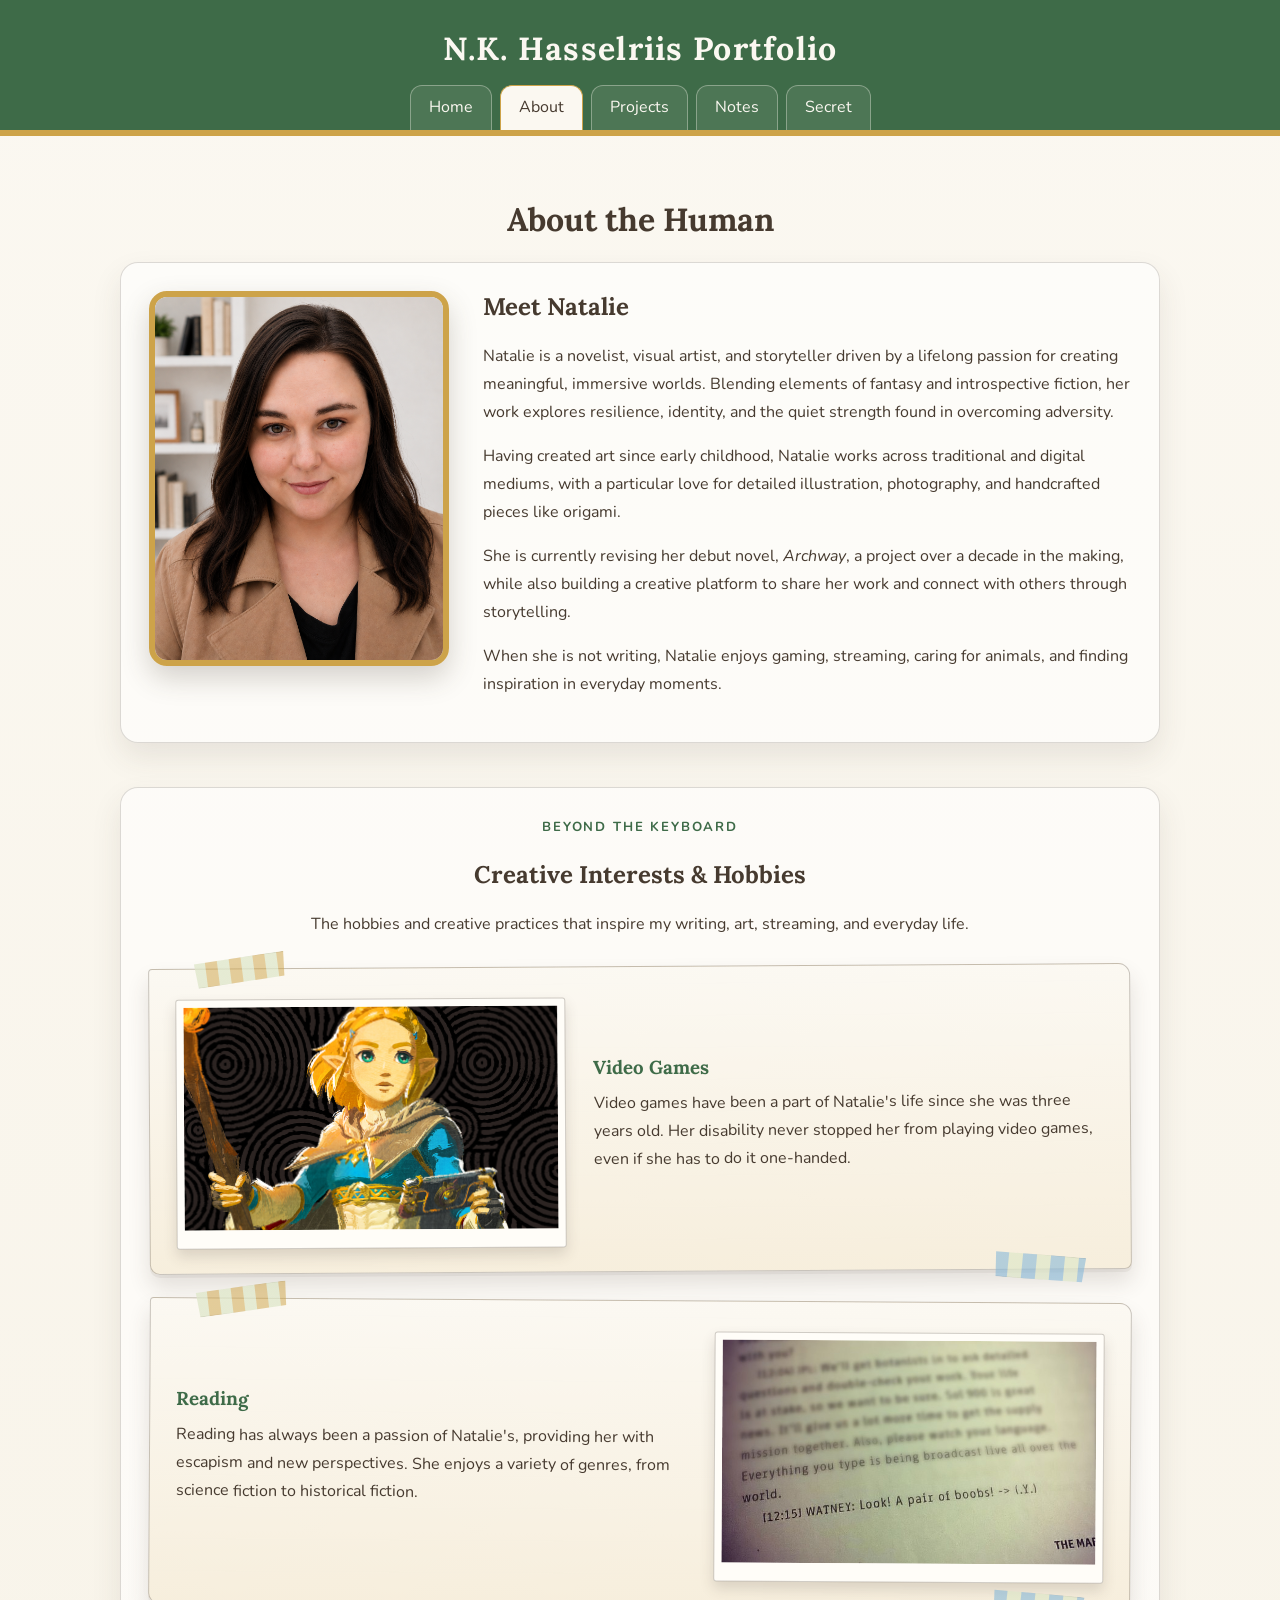
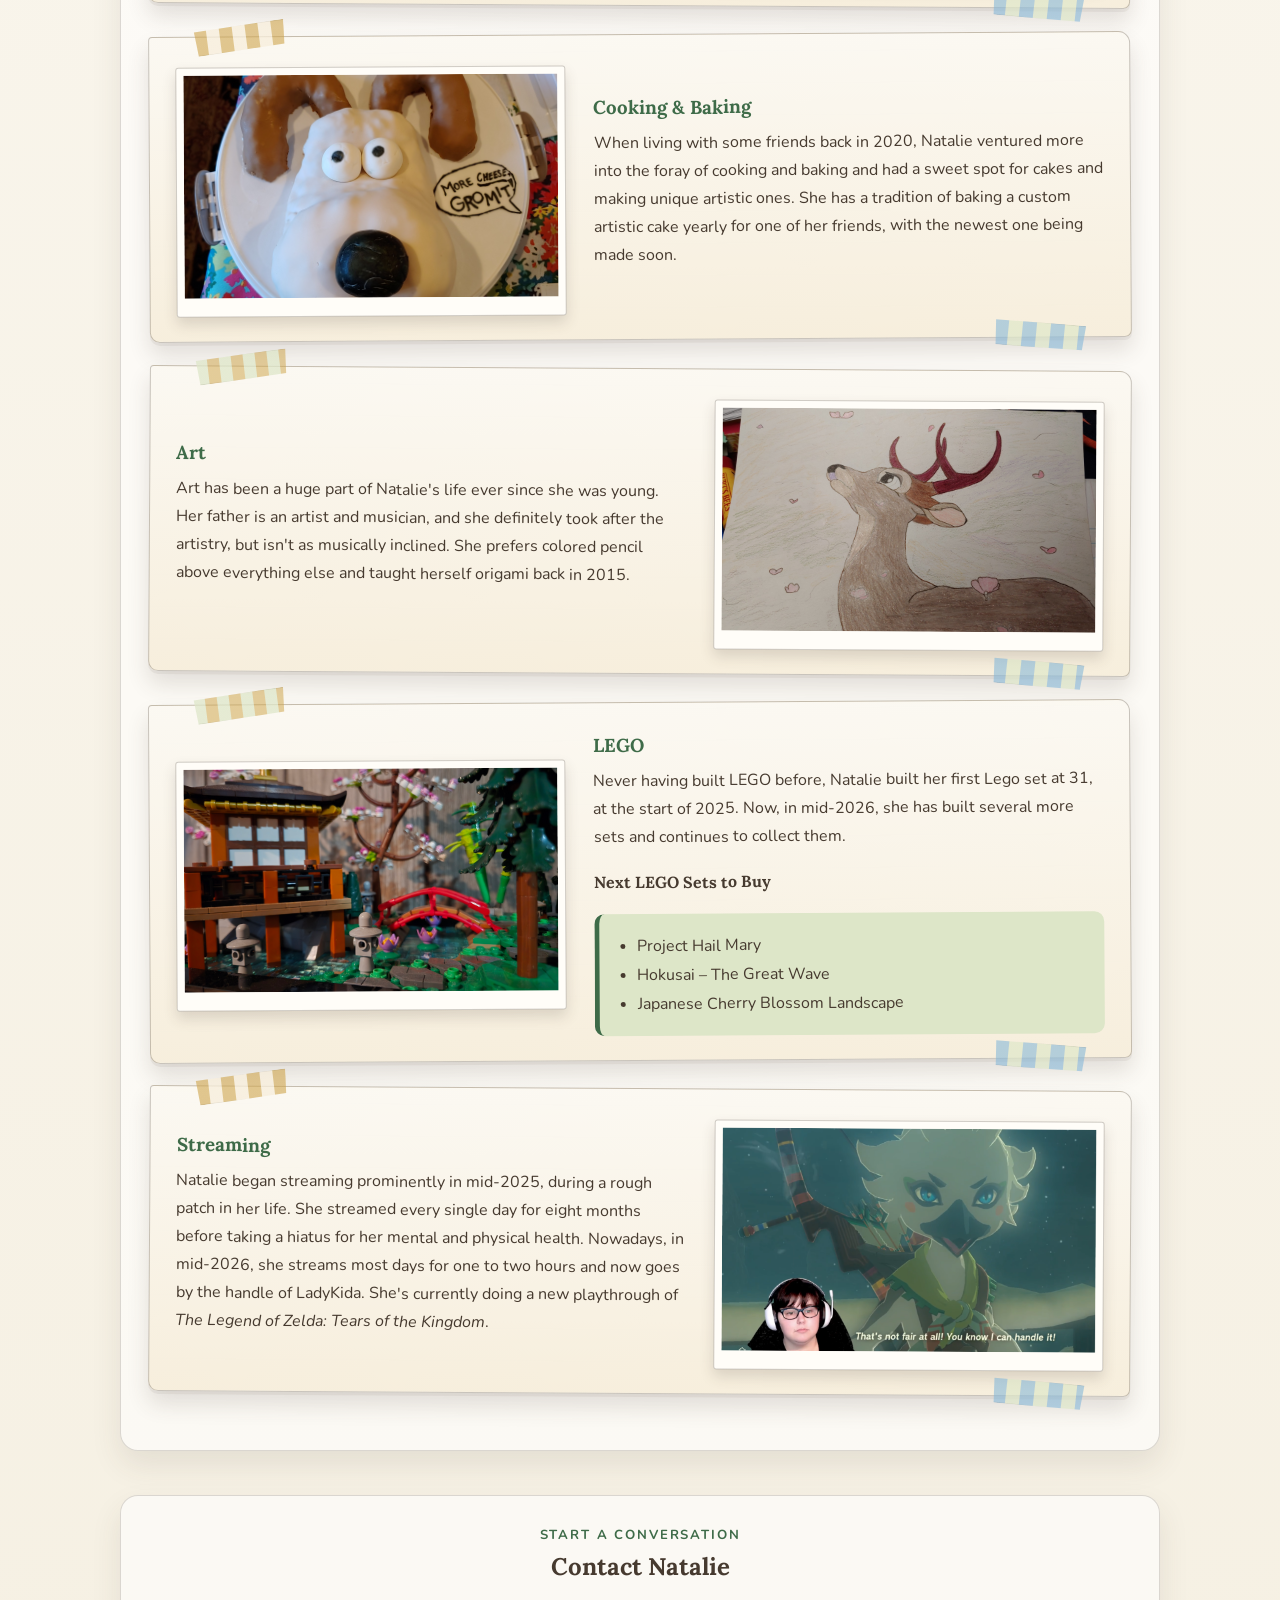
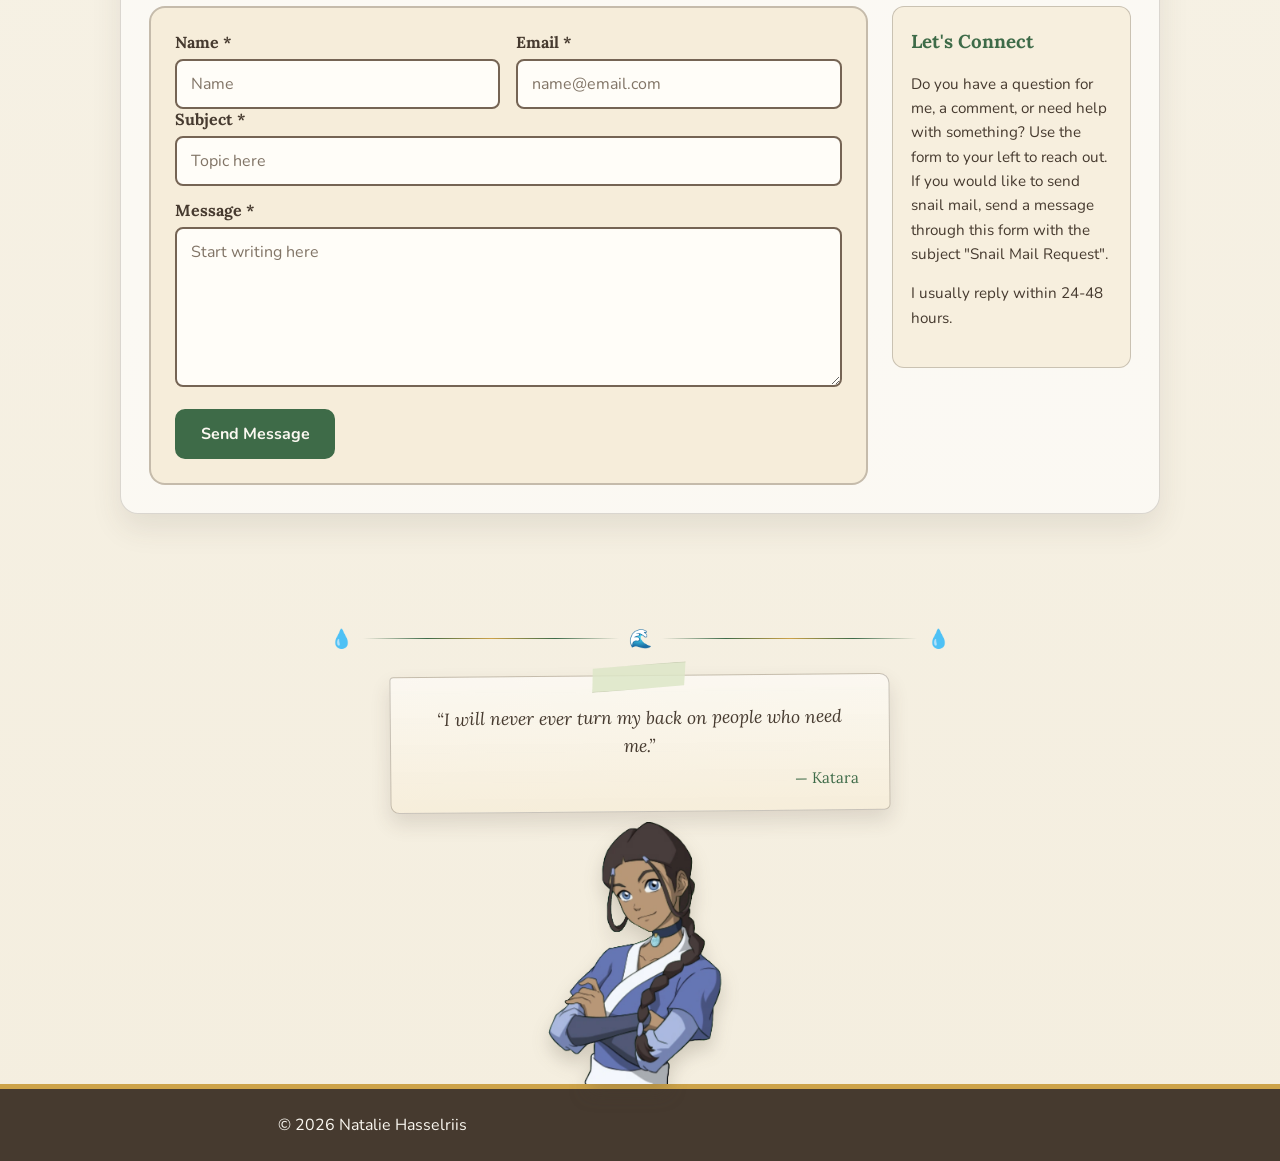
==== commit a1321f90: "Added additional pages, including a couple secrets, and updated footer mascots." ====
--- a/about.html
+++ b/about.html
@@ -15,6 +15,8 @@
         <a href="index.html">Home</a>
         <a href="about.html" aria-current="page">About</a>
         <a href="projects.html">Projects</a>
+        <a href="notebook.html">Notes</a>
+        <a href="secret.html">Secret</a>
     </nav>
 </header>
 <main id="main-content">
@@ -126,14 +128,14 @@
 
 </main>
 
-<div class="iroh-signoff" aria-label="A closing thought from Uncle Iroh">
-    <div class="iroh-divider" aria-hidden="true"><span>🍃</span><span class="divider-line"></span><span>🍵</span><span class="divider-line"></span><span>🍃</span></div>
-    <blockquote class="iroh-note">
-        <p>"It is important to draw wisdom from many different places. If we take it from only one place, it becomes rigid and stale. Understanding others, the other elements, and the other nations, will help you to become whole."</p>
-        <cite>— Uncle Iroh</cite>
+<div class="character-signoff" aria-label="A closing thought from Katara">
+    <div class="character-divider" aria-hidden="true"><span>💧</span><span class="divider-line"></span><span>🌊</span><span class="divider-line"></span><span>💧</span></div>
+    <blockquote class="character-note">
+        <p>“I will never ever turn my back on people who need me.”</p>
+        <cite>— Katara</cite>
     </blockquote>
-    <div class="iroh-mascot">
-        <img src="assets/images/uncle_iroh.png" alt="Illustration of Uncle Iroh smiling and holding a cup of tea">
+    <div class="character-mascot">
+        <img src="assets/images/katara.png" alt="Illustration of Katara">
     </div>
 </div>
 <footer><p>© 2026 Natalie Hasselriis</p></footer>
--- a/style.css
+++ b/style.css
@@ -456,8 +456,7 @@
     #hero-quote { font-size: 1.2rem; }
 }
 
-/* Journal-paper cards with decorative tape
-   Shared across About interests, Campus features, and Projects. */
+/* Journal-paper cards with decorative tape */
 .interest-list .feature-row,
 .campus-features .feature-row,
 .project-list .feature-row {
@@ -563,7 +562,7 @@
     background: rgba(255, 253, 248, .72);
 }
 
-/* Two page-level sections feel like pages in the same notebook. */
+/* Two page-level sections */
 #campus-edu,
 #projects-gallery {
     position: relative;
@@ -703,15 +702,15 @@
 }
 
 
-/* Iroh footer signoff */
-.iroh-signoff {
+/* Character footer signoff */
+.character-signoff {
     width: min(100% - 32px, 1040px);
     margin: 0 auto;
     padding: 8px 0 0;
     text-align: center;
 }
 
-.iroh-divider {
+.character-divider {
     display: flex;
     align-items: center;
     justify-content: center;
@@ -722,13 +721,13 @@
     font-size: 1.15rem;
 }
 
-.iroh-divider .divider-line {
+.character-divider .divider-line {
     flex: 1;
     height: 1px;
     background: linear-gradient(90deg, transparent, var(--forest), var(--mustard), var(--forest), transparent);
 }
 
-.iroh-note {
+.character-note {
     position: relative;
     width: min(88%, 470px);
     margin: 0 auto 8px;
@@ -742,7 +741,7 @@
     transform: rotate(-.5deg);
 }
 
-.iroh-note::before {
+.character-note::before {
     content: '';
     position: absolute;
     top: -12px;
@@ -756,7 +755,7 @@
     clip-path: polygon(3% 7%, 98% 0, 95% 92%, 1% 100%);
 }
 
-.iroh-note p {
+.character-note p {
     margin: 0 auto 10px;
     text-align: center;
     font-family: 'Lora', serif;
@@ -765,7 +764,7 @@
     line-height: 1.6;
 }
 
-.iroh-note cite {
+.character-note cite {
     display: block;
     text-align: right;
     color: var(--forest);
@@ -774,7 +773,7 @@
     font-size: .95rem;
 }
 
-.iroh-mascot {
+.character-mascot {
     display: flex;
     justify-content: center;
     align-items: flex-end;
@@ -782,7 +781,7 @@
     overflow: hidden;
 }
 
-.iroh-mascot img {
+.character-mascot img {
     width: min(46vw, 235px);
     max-height: 245px;
     object-fit: contain;
@@ -792,17 +791,15 @@
 }
 
 @media (max-width: 600px) {
-    .iroh-signoff { width: min(100% - 22px, 1040px); }
-    .iroh-divider { width: 94%; gap: 7px; margin-bottom: 20px; }
-    .iroh-note { width: 92%; padding: 24px 20px 18px; transform: none; }
-    .iroh-mascot { min-height: 160px; }
-    .iroh-mascot img { width: min(58vw, 205px); max-height: 215px; }
-}
-/* End Iroh footer signoff */
-
-/* ===== Iteration: responsive About intro + Archway feature + simplified Iroh signoff ===== */
-
-/* Featured work at the top of Home. Styled like a taped journal entry. */
+    .character-signoff { width: min(100% - 22px, 1040px); }
+    .character-divider { width: 94%; gap: 7px; margin-bottom: 20px; }
+    .character-note { width: 92%; padding: 24px 20px 18px; transform: none; }
+    .character-mascot { min-height: 160px; }
+    .character-mascot img { width: min(58vw, 205px); max-height: 215px; }
+}
+/* End character footer signoff */
+
+/* Featured work at the top of Home. */
 .archway-feature {
     display: grid;
     grid-template-columns: minmax(220px, 34%) minmax(0, 1fr);
@@ -912,7 +909,7 @@
     margin-left: 0;
 }
 
-/* Meet Natalie: shrink gracefully, then stack before the copy gets narrow. */
+/* Meet Natalie */
 @media (max-width: 960px) {
     .about-intro {
         grid-template-columns: 210px minmax(0, 1fr);
@@ -947,26 +944,26 @@
     }
 }
 
-/* Iroh is a small footer mascot rather than a full layout block. */
-.iroh-signoff {
+/* Mascots. */
+.character-signoff {
     width: min(100% - 32px, 1040px);
     margin: 0 auto;
     padding: 12px 0 0;
 }
 
-.iroh-note {
+.character-note {
     width: min(92%, 500px);
     margin-bottom: 10px;
 }
 
-.iroh-mascot {
+.character-mascot {
     display: block;
     min-height: 0;
     overflow: visible;
     line-height: 0;
 }
 
-.iroh-mascot img {
+.character-mascot img {
     width: min(34vw, 190px);
     max-height: none;
     height: auto;
@@ -975,16 +972,6 @@
     transform: none;
 }
 
-/* The old hero/speech-bubble and notebook rules are no longer part of this version. */
-.hero-scene,
-.iroh-portrait,
-.speech-bubble,
-.earth-kingdom-mark,
-.parchment-page,
-.parchment-copy {
-    /* Intentionally unused; retained only to avoid affecting older markup if copied in. */
-}
-
 @media (max-width: 760px) {
     .archway-feature {
         grid-template-columns: 1fr;
@@ -1023,11 +1010,278 @@
         min-height: 0;
     }
 
-    .iroh-note {
+    .character-note {
         width: 94%;
     }
 
-    .iroh-mascot img {
+    .character-mascot img {
         width: min(44vw, 165px);
     }
 }
+
+/* Notebook placeholder page */
+.notebook-section {
+    position: relative;
+    max-width: 860px;
+    padding: 34px;
+    background: rgba(255,255,255,.48);
+}
+
+.notebook-paper {
+    position: relative;
+    min-height: 430px;
+    margin: 26px auto 4px;
+    padding: 56px 52px 48px 78px;
+    text-align: left;
+    background:
+        linear-gradient(90deg, transparent 0 48px, rgba(205,163,73,.42) 49px, rgba(205,163,73,.42) 51px, transparent 52px),
+        repeating-linear-gradient(0deg, #fffdf8 0, #fffdf8 31px, rgba(130,181,216,.28) 32px, #fffdf8 33px);
+    border: 1px solid rgba(70,58,47,.25);
+    border-radius: 6px 12px 8px 10px;
+    box-shadow: 0 12px 24px rgba(70,58,47,.13);
+}
+
+.notebook-paper::before {
+    content: '';
+    position: absolute;
+    top: -13px;
+    left: 50%;
+    width: 108px;
+    height: 25px;
+    transform: translateX(-50%) rotate(-2deg);
+    background: rgba(221,230,200,.82);
+    border: 1px solid rgba(70,58,47,.12);
+    box-shadow: 0 2px 5px rgba(70,58,47,.1);
+    clip-path: polygon(3% 6%,98% 0,96% 92%,1% 100%);
+}
+
+.notebook-paper p { max-width: 58ch; margin-left: 0; }
+.notebook-lead { font-family: 'Lora', serif; font-size: clamp(1.35rem,3vw,2rem); color: var(--forest); }
+
+@media (max-width: 600px) {
+    .notebook-section { padding: 18px; }
+    .notebook-paper {
+        min-height: 350px;
+        padding: 44px 22px 36px 46px;
+        background:
+            linear-gradient(90deg, transparent 0 28px, rgba(205,163,73,.42) 29px, rgba(205,163,73,.42) 31px, transparent 32px),
+            repeating-linear-gradient(0deg, #fffdf8 0, #fffdf8 31px, rgba(130,181,216,.28) 32px, #fffdf8 33px);
+    }
+}
+
+
+/* Secret placeholder page */
+.secret-section {
+    width: min(100% - 36px, 1040px);
+    margin: 0 auto;
+    padding: 32px 0 18px;
+}
+
+.secret-feature-card {
+    position: relative;
+    overflow: hidden;
+    min-height: clamp(300px, 48vw, 470px);
+    margin: 26px auto 8px;
+    border: 1px solid rgba(70, 58, 47, .18);
+    border-left: 7px solid var(--mustard);
+    border-radius: 18px 8px 18px 8px;
+    background: rgba(255, 252, 243, .78);
+    box-shadow: 0 18px 38px rgba(54, 46, 37, .10);
+}
+
+.secret-feature-card::before {
+    content: "";
+    position: absolute;
+    inset: 18px;
+    border: 1px dashed rgba(70, 58, 47, .22);
+    border-radius: 12px;
+    pointer-events: none;
+}
+
+.secret-placeholder {
+    position: absolute;
+    inset: 0;
+    display: grid;
+    place-content: center;
+    grid-auto-flow: column;
+    gap: 12px;
+}
+
+.secret-placeholder span {
+    width: 10px;
+    height: 10px;
+    border-radius: 50%;
+    background: currentColor;
+    opacity: .24;
+}
+
+@media (max-width: 640px) {
+    .secret-section { width: min(100% - 24px, 1040px); padding-top: 20px; }
+    .secret-feature-card { min-height: 280px; }
+}
+/* End Secret placeholder page */
+
+
+/* ===== Secret Tunnel footer easter egg ===== */
+.toph-signoff .character-mascot {
+    min-height: 205px;
+}
+
+.toph-signoff .character-mascot img {
+    width: min(56vw, 300px);
+    max-height: 225px;
+    margin-bottom: -2px;
+}
+
+/* Footer text */
+footer,
+footer p {
+    text-align: center;
+}
+
+.secret-easter-egg-anchor {
+    position: relative;
+    width: min(100% - 28px, 1120px);
+    height: 0;
+    margin: 0 auto;
+    z-index: 30;
+}
+
+.mountain-trigger {
+    position: absolute;
+    right: 8px;
+    bottom: 12px;
+    display: grid;
+    place-items: center;
+    width: 46px;
+    height: 46px;
+    padding: 0;
+    border: 1px solid rgba(70, 58, 47, .22);
+    border-radius: 50%;
+    background: rgba(251, 248, 241, .88);
+    box-shadow: 0 7px 16px rgba(54, 46, 37, .15);
+    color: inherit;
+    font: inherit;
+    font-size: 1.55rem;
+    line-height: 1;
+    cursor: pointer;
+    transition: transform .18s ease, box-shadow .18s ease, background-color .18s ease;
+}
+
+.mountain-trigger:hover {
+    transform: translateY(-2px) scale(1.04);
+    background: rgba(251, 248, 241, 1);
+    box-shadow: 0 9px 18px rgba(54, 46, 37, .20);
+}
+
+.mountain-trigger:focus-visible {
+    outline: 3px solid var(--mustard);
+    outline-offset: 3px;
+}
+
+.secret-tunnel-popout {
+    position: fixed;
+    left: 50%;
+    bottom: 0;
+    z-index: 1000;
+    width: min(88vw, 430px);
+    padding: 0 12px 10px;
+    text-align: center;
+    pointer-events: none;
+    transform: translate(-50%, calc(100% + 28px));
+    will-change: transform;
+}
+
+.secret-tunnel-popout.is-playing {
+    animation: secretTunnelSlide 5.2s both;
+}
+
+.secret-tunnel-popout img {
+    display: block;
+    width: 100%;
+    max-height: 285px;
+    object-fit: cover;
+    border: 4px solid rgba(251, 248, 241, .94);
+    border-radius: 20px;
+    box-shadow: 0 14px 34px rgba(24, 18, 12, .38);
+}
+
+.secret-tunnel-label {
+    display: inline-block;
+    position: relative;
+    z-index: 1;
+    margin: 0 auto -10px;
+    padding: 8px 18px 10px;
+    background: var(--cream);
+    border: 1px solid rgba(70, 58, 47, .28);
+    border-radius: 5px 9px 4px 8px;
+    box-shadow: 0 7px 14px rgba(70, 58, 47, .16);
+    color: var(--brown);
+    font-family: 'Lora', serif;
+    font-size: clamp(1.05rem, 3vw, 1.35rem);
+    font-weight: 700;
+    transform: rotate(-1deg);
+}
+
+/* Easter Egg */
+@keyframes secretTunnelSlide {
+    0% {
+        transform: translate(-50%, calc(100% + 28px));
+        animation-timing-function: cubic-bezier(.16, 1, .3, 1);
+    }
+    18% {
+        transform: translate(-50%, 0);
+        animation-timing-function: linear;
+    }
+    76% {
+        transform: translate(-50%, 0);
+        animation-timing-function: cubic-bezier(.7, 0, .84, 0);
+    }
+    100% {
+        transform: translate(-50%, calc(100% + 28px));
+    }
+}
+
+@media (max-width: 600px) {
+    .toph-signoff .character-mascot {
+        min-height: 175px;
+    }
+
+    .toph-signoff .character-mascot img {
+        width: min(72vw, 270px);
+        max-height: 205px;
+    }
+
+    .secret-easter-egg-anchor {
+        width: calc(100% - 16px);
+    }
+
+    .mountain-trigger {
+        right: 4px;
+        bottom: 10px;
+        width: 42px;
+        height: 42px;
+        font-size: 1.4rem;
+    }
+
+    .secret-tunnel-popout {
+        width: min(94vw, 390px);
+    }
+
+    .secret-tunnel-popout img {
+        max-height: 240px;
+        border-radius: 16px;
+    }
+}
+
+@media (prefers-reduced-motion: reduce) {
+    .secret-tunnel-popout.is-playing {
+        animation: secretTunnelReduced 5.2s ease both;
+    }
+}
+
+@keyframes secretTunnelReduced {
+    0%, 100% { transform: translate(-50%, calc(100% + 28px)); }
+    8%, 92% { transform: translate(-50%, 0); }
+}
+/* ===== End Secret Tunnel footer easter egg ===== */
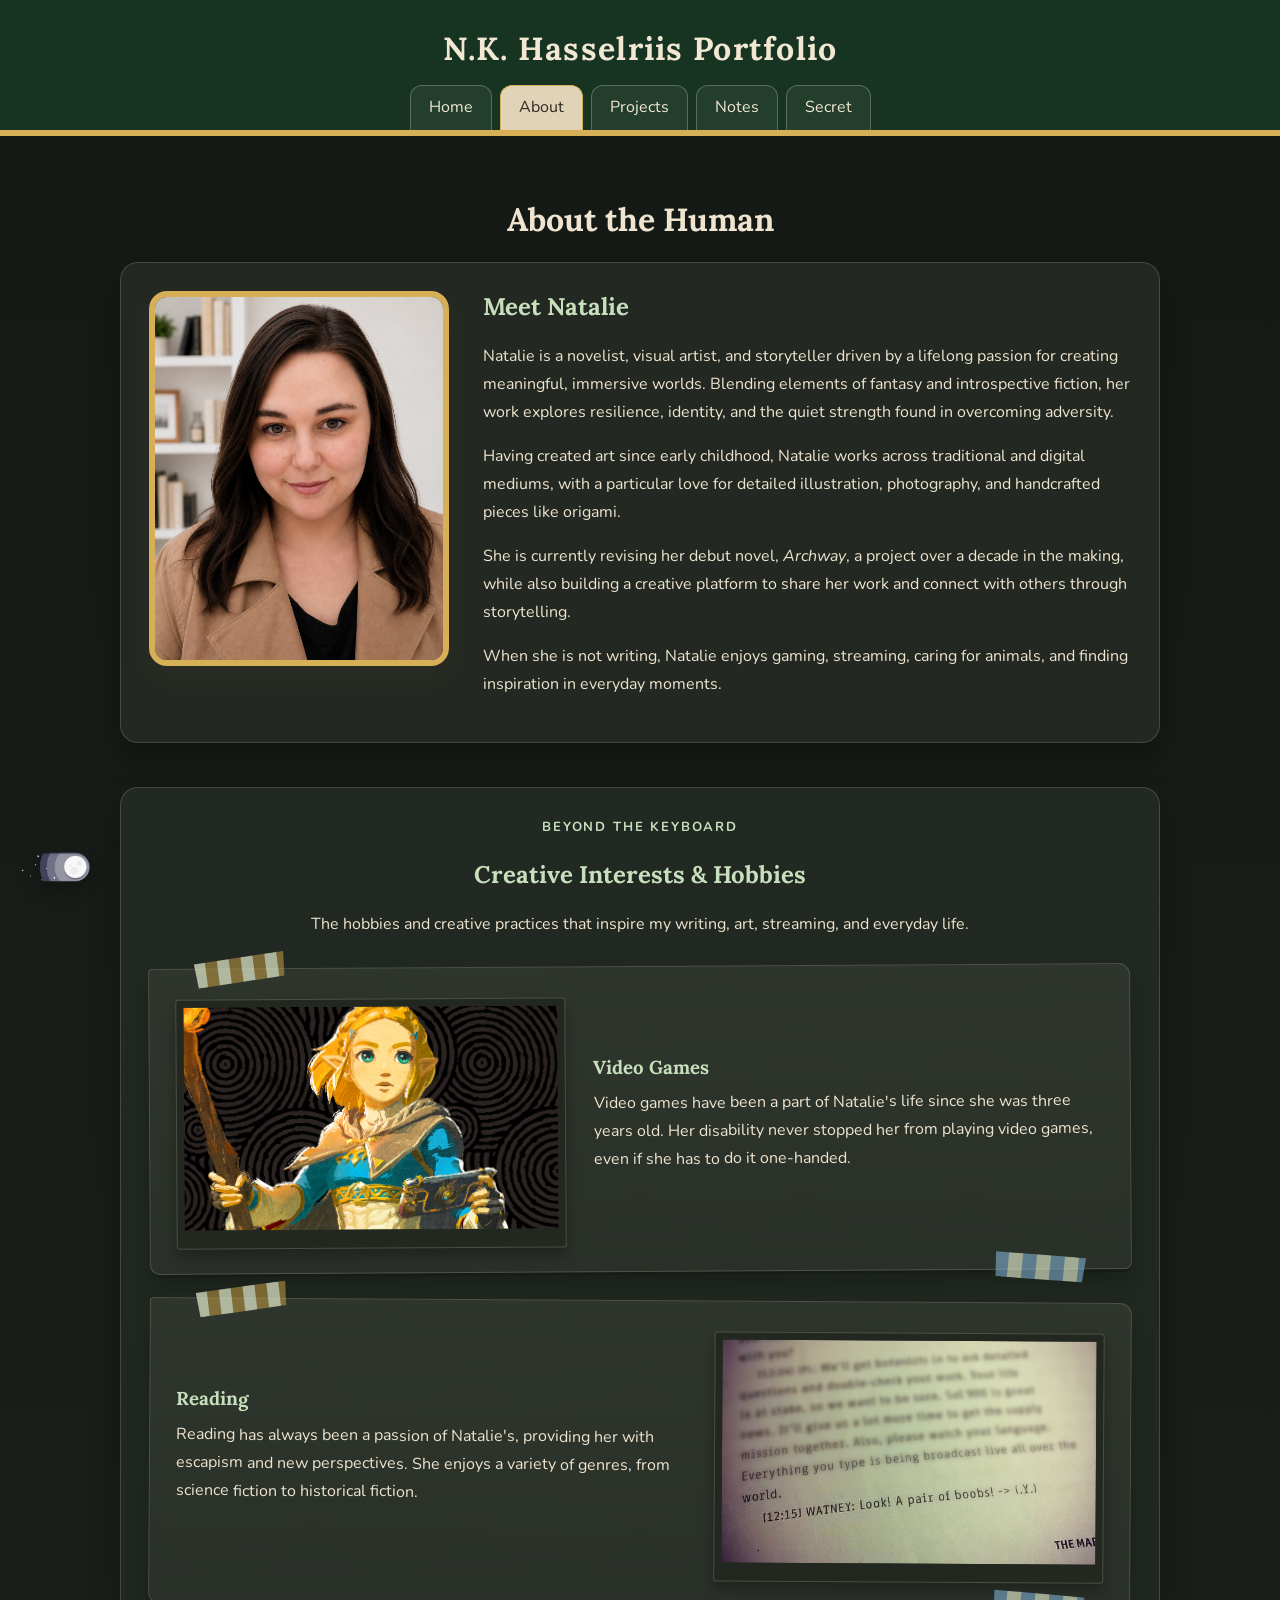
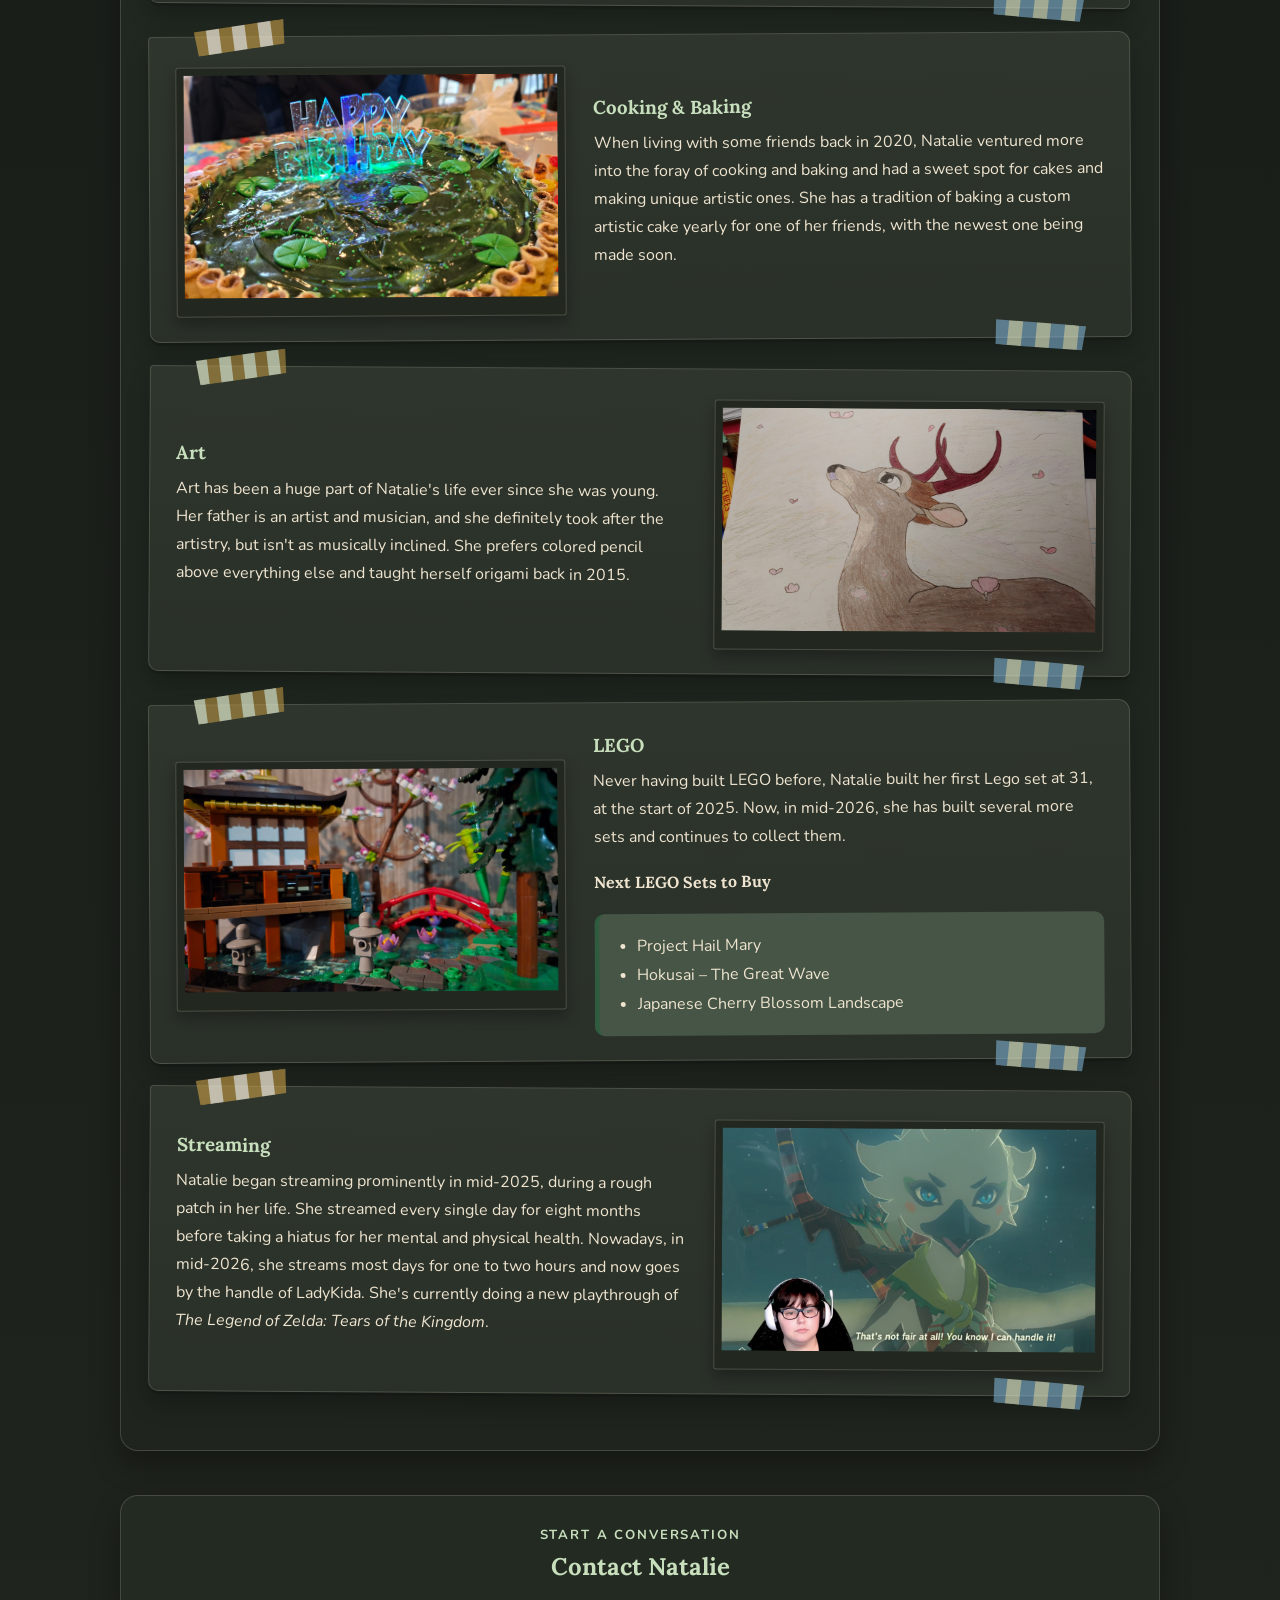
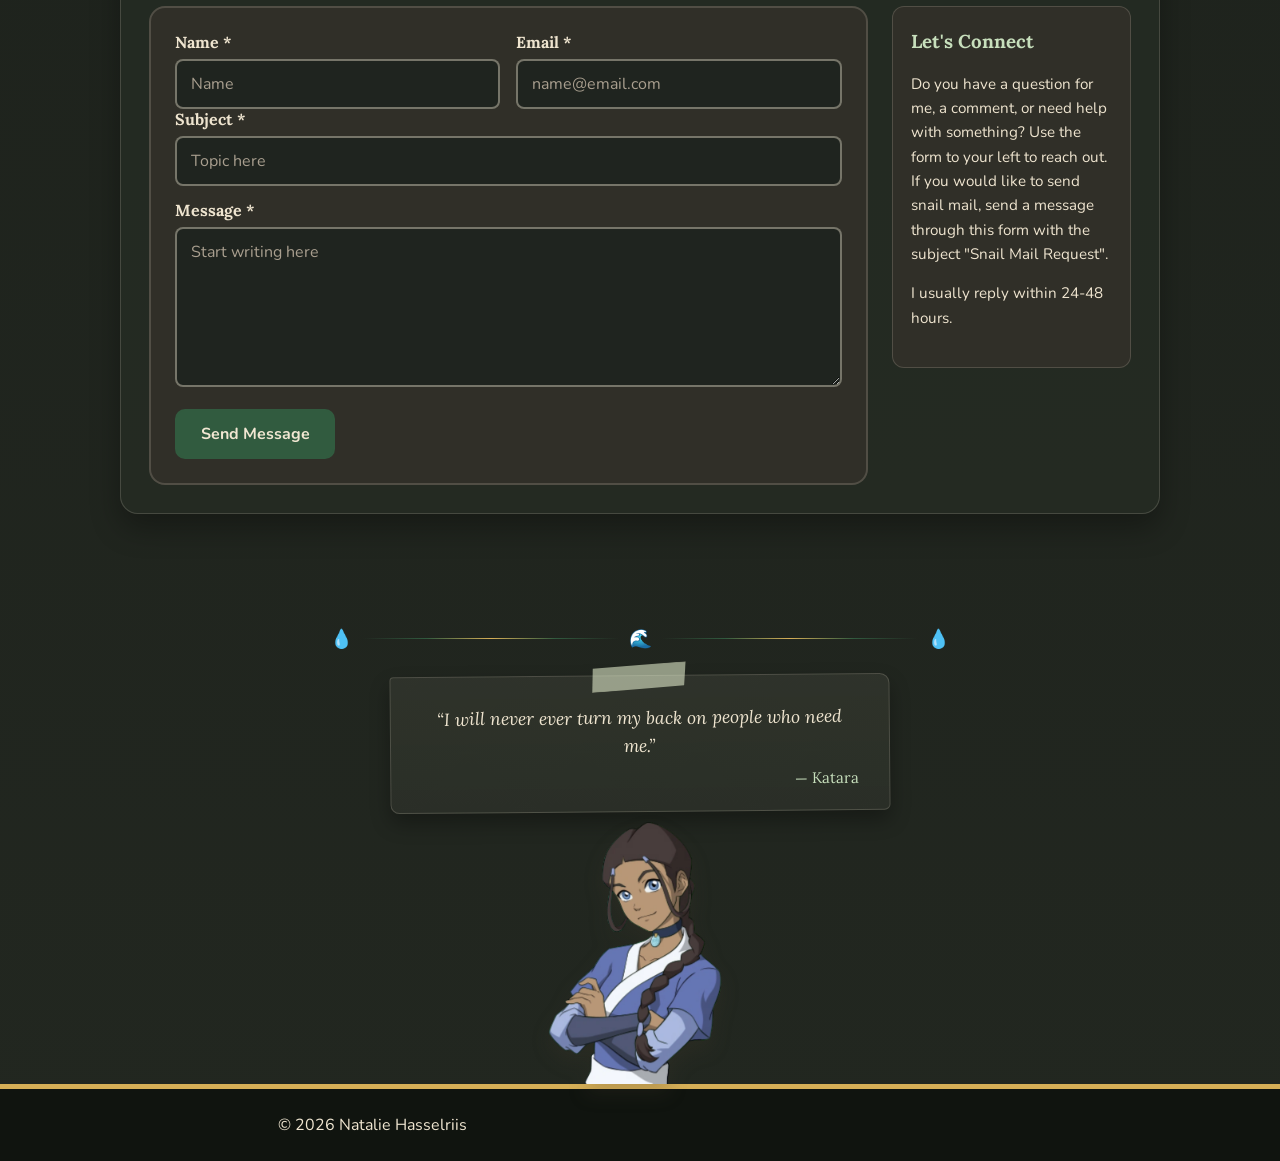
==== commit c42207ba: "Added a light/dark mode toggle, Changed image for baking to show off new Skrek cake, update README t" ====
--- a/about.html
+++ b/about.html
@@ -5,7 +5,11 @@
     <meta name="viewport" content="width=device-width, initial-scale=1.0">
     <title>About Natalie</title>
     <link rel="icon" type="image/png" href="https://images.squarespace-cdn.com/content/v1/68d9654d0cba3d433908582a/607da867-b0da-49b7-b2d4-81282bc70b76/2021-03-03-05.16.png?format=1000w">
+    <script>
+        document.documentElement.dataset.theme = localStorage.getItem('portfolio-theme') || 'dark';
+    </script>
     <link rel="stylesheet" href="style.css">
+    <script src="theme-toggle.js" defer></script>
 </head>
 <body>
 <a class="skip-link" href="#main-content">Skip to main content</a>
@@ -138,6 +142,11 @@
         <img src="assets/images/katara.png" alt="Illustration of Katara">
     </div>
 </div>
+
+<button class="theme-toggle" id="theme-toggle" type="button" aria-label="Switch to light mode" aria-pressed="true">
+    <img id="theme-toggle-image" src="assets/images/theme-toggle/night.png" alt="" aria-hidden="true">
+    <span class="visually-hidden" id="theme-toggle-text">Switch to light mode</span>
+</button>
 <footer><p>© 2026 Natalie Hasselriis</p></footer>
 <script src="contact-form.js"></script>
 </body>
--- a/style.css
+++ b/style.css
@@ -456,7 +456,8 @@
     #hero-quote { font-size: 1.2rem; }
 }
 
-/* Journal-paper cards with decorative tape */
+/* Journal-paper cards with decorative tape
+   Shared across About interests, Campus features, and Projects. */
 .interest-list .feature-row,
 .campus-features .feature-row,
 .project-list .feature-row {
@@ -562,7 +563,7 @@
     background: rgba(255, 253, 248, .72);
 }
 
-/* Two page-level sections */
+/* Two page-level sections feel like pages in the same notebook. */
 #campus-edu,
 #projects-gallery {
     position: relative;
@@ -799,7 +800,9 @@
 }
 /* End character footer signoff */
 
-/* Featured work at the top of Home. */
+/* ===== Iteration: responsive About intro + Archway feature + simplified Iroh signoff ===== */
+
+/* Featured work at the top of Home. Styled like a taped journal entry. */
 .archway-feature {
     display: grid;
     grid-template-columns: minmax(220px, 34%) minmax(0, 1fr);
@@ -909,7 +912,7 @@
     margin-left: 0;
 }
 
-/* Meet Natalie */
+/* Meet Natalie: shrink gracefully, then stack before the copy gets narrow. */
 @media (max-width: 960px) {
     .about-intro {
         grid-template-columns: 210px minmax(0, 1fr);
@@ -944,7 +947,7 @@
     }
 }
 
-/* Mascots. */
+/* Iroh is a small footer mascot rather than a full layout block. */
 .character-signoff {
     width: min(100% - 32px, 1040px);
     margin: 0 auto;
@@ -970,6 +973,16 @@
     object-fit: contain;
     margin: 10px auto 0;
     transform: none;
+}
+
+/* The old hero/speech-bubble and notebook rules are no longer part of this version. */
+.hero-scene,
+.iroh-portrait,
+.speech-bubble,
+.earth-kingdom-mark,
+.parchment-page,
+.parchment-copy {
+    /* Intentionally unused; retained only to avoid affecting older markup if copied in. */
 }
 
 @media (max-width: 760px) {
@@ -1074,7 +1087,7 @@
 .secret-section {
     width: min(100% - 36px, 1040px);
     margin: 0 auto;
-    padding: 32px 0 18px;
+    padding: 28px;
 }
 
 .secret-feature-card {
@@ -1116,13 +1129,15 @@
 }
 
 @media (max-width: 640px) {
-    .secret-section { width: min(100% - 24px, 1040px); padding-top: 20px; }
+    .secret-section { width: min(100% - 24px, 1040px); padding: 18px; }
     .secret-feature-card { min-height: 280px; }
 }
 /* End Secret placeholder page */
 
 
 /* ===== Secret Tunnel footer easter egg ===== */
+/* Toph remains an ordinary footer mascot. The easter egg is a separate control
+   parked just above the footer so the two interactions never fight for size. */
 .toph-signoff .character-mascot {
     min-height: 205px;
 }
@@ -1133,7 +1148,7 @@
     margin-bottom: -2px;
 }
 
-/* Footer text */
+/* Keep the copyright visually centered regardless of nearby decorative controls. */
 footer,
 footer p {
     text-align: center;
@@ -1193,7 +1208,7 @@
 }
 
 .secret-tunnel-popout.is-playing {
-    animation: secretTunnelSlide 5.2s both;
+    animation: secretTunnelSlide 12s both;
 }
 
 .secret-tunnel-popout img {
@@ -1223,17 +1238,19 @@
     transform: rotate(-1deg);
 }
 
-/* Easter Egg */
+/* One continuous rise, a calm hold, then one continuous dip below the viewport.
+   There is deliberately no opacity animation or bounce, which avoids the visual
+   hop/fade from the previous version. */
 @keyframes secretTunnelSlide {
     0% {
         transform: translate(-50%, calc(100% + 28px));
         animation-timing-function: cubic-bezier(.16, 1, .3, 1);
     }
-    18% {
+    10% {
         transform: translate(-50%, 0);
         animation-timing-function: linear;
     }
-    76% {
+    90% {
         transform: translate(-50%, 0);
         animation-timing-function: cubic-bezier(.7, 0, .84, 0);
     }
@@ -1276,12 +1293,1375 @@
 
 @media (prefers-reduced-motion: reduce) {
     .secret-tunnel-popout.is-playing {
-        animation: secretTunnelReduced 5.2s ease both;
+        animation: secretTunnelReduced 12s ease both;
     }
 }
 
 @keyframes secretTunnelReduced {
     0%, 100% { transform: translate(-50%, calc(100% + 28px)); }
-    8%, 92% { transform: translate(-50%, 0); }
+    5%, 95% { transform: translate(-50%, 0); }
 }
 /* ===== End Secret Tunnel footer easter egg ===== */
+
+/* Tea Garden Snake page */
+.snake-intro {
+    margin-bottom: 28px;
+}
+
+.snake-intro h2 {
+    margin: 0 0 12px;
+    font-size: clamp(2rem, 4.2vw, 3rem);
+}
+
+.snake-shell {
+    display: grid;
+    grid-template-columns: minmax(0, 1.35fr) minmax(260px, .8fr);
+    gap: 24px;
+    align-items: start;
+    text-align: left;
+}
+
+.snake-board-card,
+.snake-info-card {
+    position: relative;
+    background: rgba(251,248,241,.92);
+    border: 1px solid rgba(70,58,47,.18);
+    border-radius: 18px;
+    box-shadow: 0 14px 30px rgba(70,58,47,.10);
+}
+
+.snake-board-card {
+    padding: 24px;
+}
+
+.snake-info-card {
+    margin-bottom: 18px;
+    padding: 22px;
+}
+
+.snake-info-card:last-child {
+    margin-bottom: 0;
+}
+
+.snake-board-card::before,
+.snake-info-card::before {
+    content: '';
+    position: absolute;
+    top: -12px;
+    left: 28px;
+    width: 74px;
+    height: 24px;
+    background: rgba(221,230,200,.88);
+    border: 1px solid rgba(70,58,47,.10);
+    transform: rotate(-3deg);
+    box-shadow: 0 3px 7px rgba(70,58,47,.10);
+}
+
+.snake-board-card::after,
+.snake-info-card::after {
+    content: '';
+    position: absolute;
+    top: -10px;
+    right: 36px;
+    width: 52px;
+    height: 18px;
+    background: rgba(251,248,241,.9);
+    border: 1px solid rgba(70,58,47,.08);
+    transform: rotate(7deg);
+    opacity: .75;
+}
+
+.snake-board-heading {
+    display: flex;
+    align-items: flex-start;
+    justify-content: space-between;
+    gap: 18px;
+    margin-bottom: 18px;
+}
+
+.snake-board-heading h3,
+.snake-info-card h3 {
+    margin: 4px 0 0;
+    color: var(--forest);
+}
+
+.snake-tea-label {
+    margin: 6px 0 0;
+    max-width: none;
+    text-align: right;
+    font-weight: 700;
+    color: var(--forest);
+}
+
+.snake-stats {
+    display: grid;
+    grid-template-columns: repeat(4, minmax(0, 1fr));
+    gap: 14px;
+    margin-bottom: 18px;
+}
+
+.snake-stat-card {
+    padding: 14px 12px;
+    text-align: center;
+    background: linear-gradient(180deg, rgba(246,237,218,.98), rgba(238,228,201,.94));
+    border: 1px solid rgba(70,58,47,.16);
+    border-radius: 14px;
+}
+
+.snake-stat-label {
+    display: block;
+    margin-bottom: 4px;
+    font-size: .78rem;
+    font-weight: 800;
+    letter-spacing: .08em;
+    text-transform: uppercase;
+    color: var(--forest);
+}
+
+.snake-stat-value {
+    display: block;
+    font-family: 'Lora', serif;
+    font-size: clamp(1.25rem, 2vw, 1.7rem);
+}
+
+.snake-canvas-frame {
+    position: relative;
+    overflow: hidden;
+    border-radius: 20px;
+    border: 6px solid #7b5c2d;
+    box-shadow:
+        inset 0 0 0 3px #d2b16c,
+        0 18px 28px rgba(70,58,47,.18);
+    background: radial-gradient(circle at 30% 20%, rgba(255,255,255,.22), transparent 30%), #26422d;
+}
+
+#snake-canvas {
+    display: block;
+    width: 100%;
+    height: auto;
+    background: #e7d4a7;
+}
+
+.snake-overlay {
+    position: absolute;
+    inset: 0;
+    display: grid;
+    place-items: center;
+    padding: 20px;
+    background: rgba(38, 57, 43, .56);
+}
+
+.snake-overlay[hidden] {
+    display: none !important;
+}
+
+.snake-overlay-card {
+    width: min(100%, 320px);
+    padding: 24px;
+    text-align: center;
+    background: rgba(246,237,218,.98);
+    border: 1px solid rgba(70,58,47,.18);
+    border-radius: 20px;
+    box-shadow: 0 18px 30px rgba(70,58,47,.18);
+}
+
+.snake-overlay-card h3 {
+    margin: 4px 0 10px;
+    color: var(--forest);
+}
+
+.snake-overlay-card p {
+    text-align: center;
+}
+
+.snake-overlay-actions {
+    display: flex;
+    justify-content: center;
+    flex-wrap: wrap;
+    gap: 12px;
+    margin-top: 10px;
+}
+
+.snake-controls {
+    display: flex;
+    justify-content: center;
+    flex-wrap: wrap;
+    gap: 12px;
+    margin: 18px 0;
+}
+
+.snake-button {
+    padding: 12px 18px;
+    border: 2px solid var(--mustard);
+    border-radius: 999px;
+    background: var(--forest);
+    color: var(--cream);
+    font: inherit;
+    font-weight: 800;
+    cursor: pointer;
+    transition: transform .15s ease, background .15s ease, color .15s ease;
+}
+
+.snake-button:hover,
+.snake-button:focus-visible,
+.touch-arrow:hover,
+.touch-arrow:focus-visible {
+    background: var(--mustard);
+    color: var(--brown);
+    transform: translateY(-1px);
+}
+
+.snake-button:disabled {
+    opacity: .55;
+    cursor: not-allowed;
+    transform: none;
+}
+
+.snake-button-alt {
+    background: rgba(251,248,241,.92);
+    color: var(--brown);
+}
+
+.snake-meter-group {
+    display: grid;
+    grid-template-columns: 1fr 1fr;
+    gap: 14px;
+}
+
+.snake-meter-card {
+    padding: 16px;
+    background: linear-gradient(180deg, rgba(255,255,255,.72), rgba(246,237,218,.95));
+    border: 1px solid rgba(70,58,47,.16);
+    border-radius: 14px;
+}
+
+.snake-meter-heading {
+    display: flex;
+    justify-content: space-between;
+    gap: 12px;
+    margin-bottom: 10px;
+    font-weight: 700;
+}
+
+.snake-meter-heading strong {
+    color: var(--forest);
+}
+
+.snake-meter-track {
+    overflow: hidden;
+    height: 14px;
+    border-radius: 999px;
+    background: rgba(70,58,47,.12);
+}
+
+.snake-meter-track span {
+    display: block;
+    height: 100%;
+    width: 0;
+    border-radius: inherit;
+    background: linear-gradient(90deg, #6b9d45, #b7cf5d);
+    transition: width .15s linear;
+}
+
+.snake-effect-tags {
+    display: flex;
+    flex-wrap: wrap;
+    gap: 8px;
+}
+
+.snake-effect-chip {
+    display: inline-flex;
+    align-items: center;
+    padding: 6px 10px;
+    border-radius: 999px;
+    background: rgba(62,107,72,.12);
+    color: var(--forest);
+    font-size: .88rem;
+    font-weight: 700;
+}
+
+.snake-effect-chip-muted {
+    background: rgba(70,58,47,.08);
+    color: var(--brown);
+}
+
+.game-status {
+    margin: 18px auto 0;
+    text-align: center;
+    font-weight: 700;
+    color: var(--forest);
+}
+
+.snake-touch-controls {
+    margin-top: 18px;
+    display: grid;
+    justify-content: center;
+    gap: 10px;
+}
+
+.touch-arrow-row {
+    display: flex;
+    justify-content: center;
+    gap: 10px;
+}
+
+.touch-arrow {
+    width: 54px;
+    height: 54px;
+    border: 2px solid var(--mustard);
+    border-radius: 14px;
+    background: var(--forest);
+    color: var(--cream);
+    font: inherit;
+    font-size: 1.1rem;
+    font-weight: 800;
+    cursor: pointer;
+}
+
+.snake-legend-list {
+    display: grid;
+    gap: 14px;
+    padding: 0;
+    margin: 0;
+    list-style: none;
+}
+
+.snake-legend-list li {
+    display: grid;
+    grid-template-columns: auto 1fr;
+    gap: 12px;
+    align-items: center;
+}
+
+.snake-legend-list strong,
+.snake-legend-list span {
+    display: block;
+}
+
+.snake-legend-list span {
+    font-size: .94rem;
+}
+
+.legend-icon {
+    position: relative;
+    width: 42px;
+    height: 42px;
+    flex: 0 0 42px;
+}
+
+.legend-leaf::before,
+.legend-jasmine::before,
+.legend-seed::before,
+.legend-pot::before,
+.legend-dragon::before,
+.legend-lotus::before,
+.legend-cup::before {
+    content: '';
+    position: absolute;
+    inset: 0;
+}
+
+.legend-leaf::before {
+    inset: 6px 11px 5px 13px;
+    background: linear-gradient(160deg, #bada54, #5c8a2d);
+    border-radius: 80% 12% 80% 12%;
+    transform: rotate(42deg);
+    box-shadow: inset -2px -2px 0 rgba(255,255,255,.28);
+}
+
+.legend-cup::before {
+    inset: 10px 7px 8px 7px;
+    border: 3px solid #5d77aa;
+    border-radius: 0 0 12px 12px;
+    background: #fff8ec;
+}
+
+.legend-cup::after {
+    content: '';
+    position: absolute;
+    right: 1px;
+    top: 14px;
+    width: 10px;
+    height: 12px;
+    border: 3px solid #5d77aa;
+    border-left: 0;
+    border-radius: 0 10px 10px 0;
+}
+
+.legend-lotus::before {
+    inset: 5px;
+    border-radius: 8px;
+    background: linear-gradient(180deg, #ebe3c8, #cfc397);
+    border: 2px solid #96875f;
+}
+
+.legend-lotus::after,
+.legend-jasmine::after {
+    content: '✿';
+    position: absolute;
+    inset: 0;
+    display: grid;
+    place-items: center;
+    color: #c39b2e;
+    font-size: 1.2rem;
+}
+
+.legend-jasmine::before {
+    inset: 4px;
+    border-radius: 50%;
+    background: radial-gradient(circle, #fffef8 0, #f3ead6 65%, rgba(255,255,255,.2) 100%);
+}
+
+.legend-seed::before {
+    inset: 7px;
+    border-radius: 50%;
+    background: radial-gradient(circle, #d5df73 0, #93a848 70%, #66762a 100%);
+    box-shadow: 0 0 16px rgba(214,223,115,.65);
+}
+
+.legend-pot::before {
+    inset: 9px 8px 10px;
+    background: #607351;
+    border-radius: 45% 45% 38% 38%;
+    box-shadow: inset 0 -4px 0 rgba(0,0,0,.12);
+}
+
+.legend-dragon::before {
+    inset: 5px;
+    border-radius: 50%;
+    background: radial-gradient(circle, rgba(213,245,204,.9), rgba(91,148,79,.9) 62%, rgba(91,148,79,.2) 100%);
+}
+
+@media (max-width: 980px) {
+    .snake-shell {
+        grid-template-columns: 1fr;
+    }
+}
+
+@media (max-width: 760px) {
+    .snake-board-card,
+    .snake-info-card {
+        padding: 18px;
+    }
+
+    .snake-board-heading {
+        flex-direction: column;
+        margin-bottom: 16px;
+    }
+
+    .snake-tea-label {
+        text-align: left;
+    }
+
+    .snake-stats,
+    .snake-meter-group {
+        grid-template-columns: 1fr 1fr;
+    }
+}
+
+@media (max-width: 560px) {
+    .snake-stats,
+    .snake-meter-group {
+        grid-template-columns: 1fr;
+    }
+
+    .snake-board-card::before,
+    .snake-info-card::before {
+        left: 18px;
+        width: 58px;
+    }
+
+    .snake-board-card::after,
+    .snake-info-card::after {
+        right: 18px;
+        width: 38px;
+    }
+}
+
+/* Tea Garden Snake v4: difficulty start screen and stacked/frozen effect HUD */
+.snake-board-meta {
+    display: grid;
+    gap: 4px;
+    justify-items: end;
+}
+
+.snake-level-label {
+    margin: 0;
+    max-width: none;
+    text-align: right;
+    font-size: .9rem;
+    color: var(--brown);
+}
+
+.snake-level-label strong {
+    color: var(--forest);
+}
+
+.snake-overlay[data-mode="start"] .snake-overlay-card {
+    width: min(100%, 460px);
+    padding: 28px;
+}
+
+.snake-difficulty-grid {
+    display: grid;
+    grid-template-columns: repeat(3, minmax(0, 1fr));
+    gap: 12px;
+    margin-top: 20px;
+}
+
+.snake-difficulty-grid[hidden],
+.snake-overlay-actions[hidden] {
+    display: none !important;
+}
+
+.difficulty-card {
+    min-height: 96px;
+    padding: 14px 10px;
+    border: 2px solid var(--mustard);
+    border-radius: 16px;
+    background: linear-gradient(180deg, rgba(255,255,255,.82), rgba(246,237,218,.96));
+    color: var(--brown);
+    font: inherit;
+    cursor: pointer;
+    box-shadow: 0 7px 14px rgba(70,58,47,.08);
+    transition: transform .15s ease, background .15s ease, border-color .15s ease;
+}
+
+.difficulty-card strong,
+.difficulty-card span {
+    display: block;
+}
+
+.difficulty-card strong {
+    margin-bottom: 5px;
+    font-family: 'Lora', serif;
+    font-size: 1.05rem;
+    color: var(--forest);
+}
+
+.difficulty-card span {
+    font-size: .86rem;
+}
+
+.difficulty-card:hover,
+.difficulty-card:focus-visible {
+    transform: translateY(-2px);
+    background: var(--sage);
+    border-color: var(--forest);
+}
+
+.snake-effect-chip {
+    gap: 8px;
+    padding: 7px 10px 7px 7px;
+}
+
+.snake-effect-icon {
+    width: 28px;
+    height: 28px;
+    flex: 0 0 28px;
+}
+
+.snake-effect-copy {
+    display: grid;
+    gap: 0;
+    line-height: 1.15;
+}
+
+.snake-effect-copy strong,
+.snake-effect-copy span {
+    display: block;
+}
+
+.snake-effect-copy strong {
+    font-size: .82rem;
+}
+
+.snake-effect-copy span {
+    margin-top: 2px;
+    font-size: .76rem;
+    color: var(--brown);
+}
+
+.snake-effect-icon.legend-cup::after {
+    right: -1px;
+    top: 9px;
+    width: 7px;
+    height: 8px;
+    border-width: 2px;
+}
+
+@media (max-width: 760px) {
+    .snake-board-meta {
+        justify-items: start;
+    }
+
+    .snake-level-label {
+        text-align: left;
+    }
+}
+
+@media (max-width: 520px) {
+    .snake-difficulty-grid {
+        grid-template-columns: 1fr;
+    }
+
+    .difficulty-card {
+        min-height: 72px;
+    }
+}
+
+/* Tea Garden Snake v5: custom board, round prototype snake, and clearer spacing */
+.snake-canvas-frame {
+    border-radius: 26px;
+    border: 3px solid #7b5c2d;
+    box-shadow:
+        0 0 0 3px rgba(205, 163, 73, .32),
+        0 18px 30px rgba(70,58,47,.18);
+    background: #8f7848;
+}
+
+#snake-canvas {
+    border-radius: 22px;
+    background: #aa925d;
+}
+
+.snake-meter-group {
+    margin-top: 30px;
+}
+
+.snake-how-to {
+    margin-top: 34px;
+    padding-top: 24px;
+    border-top: 1px solid rgba(70,58,47,.16);
+}
+
+.snake-how-to h3 {
+    margin-top: 4px;
+    color: var(--forest);
+}
+
+.snake-how-to p:last-child {
+    margin-bottom: 0;
+}
+
+.game-status {
+    margin-top: 26px;
+}
+
+@media (max-width: 760px) {
+    .snake-meter-group {
+        margin-top: 24px;
+    }
+
+    .snake-how-to {
+        margin-top: 28px;
+        padding-top: 20px;
+    }
+}
+
+
+/* Tea Garden Snake v6: integrated dragon and item art assets */
+.legend-icon {
+    background-repeat: no-repeat;
+    background-position: center;
+    background-size: contain;
+}
+
+.legend-icon::before,
+.legend-icon::after {
+    content: none !important;
+    display: none !important;
+}
+
+.legend-leaf {
+    background-image: url('assets/images/snake/item-tea-leaf.png');
+}
+
+.legend-cup {
+    background-image: url('assets/images/snake/item-tea-cup.png');
+}
+
+.legend-lotus {
+    background-image: url('assets/images/snake/item-white-lotus-tile.png');
+}
+
+.legend-jasmine {
+    background-image: url('assets/images/snake/item-jasmine-blossom.png');
+}
+
+.legend-seed {
+    background-image: url('assets/images/snake/item-lotus-seed.png');
+}
+
+.legend-pot {
+    background-image: url('assets/images/snake/item-teapot.png');
+}
+
+.legend-dragon {
+    background-image: url('assets/images/snake/item-dragon-tea.png');
+    filter: hue-rotate(-18deg) saturate(1.12) brightness(1.04);
+}
+
+.snake-effect-chip {
+    align-items: center;
+}
+
+.snake-effect-icon {
+    width: 30px;
+    height: 30px;
+    flex: 0 0 30px;
+}
+
+
+/* Tea Garden Snake v6: use uploaded item art in the sidebar and effect chips */
+.legend-leaf,
+.legend-cup,
+.legend-lotus,
+.legend-jasmine,
+.legend-seed,
+.legend-pot {
+    background-position: center;
+    background-repeat: no-repeat;
+    background-size: contain;
+    filter: drop-shadow(0 2px 4px rgba(70,58,47,.18));
+}
+
+.legend-leaf::before,
+.legend-leaf::after,
+.legend-cup::before,
+.legend-cup::after,
+.legend-lotus::before,
+.legend-lotus::after,
+.legend-jasmine::before,
+.legend-jasmine::after,
+.legend-seed::before,
+.legend-seed::after,
+.legend-pot::before,
+.legend-pot::after {
+    content: none !important;
+}
+
+.legend-leaf {
+    background-image: url('assets/images/snake/item-tea-leaf.png');
+}
+
+.legend-cup {
+    background-image: url('assets/images/snake/item-tea-cup.png');
+}
+
+.legend-lotus {
+    background-image: url('assets/images/snake/item-white-lotus-tile.png');
+}
+
+.legend-jasmine {
+    background-image: url('assets/images/snake/item-jasmine-blossom.png');
+}
+
+.legend-seed {
+    background-image: url('assets/images/snake/item-lotus-seed.png');
+}
+
+.legend-pot {
+    background-image: url('assets/images/snake/item-teapot.png');
+}
+
+/* ===== Secret page: Jasmine Dragon garden gate ===== */
+.secret-garden-gate {
+    min-height: 0;
+    display: grid;
+    justify-items: center;
+    gap: 10px;
+    padding: clamp(28px, 5vw, 48px);
+    text-align: center;
+    background:
+        radial-gradient(circle at 50% 0%, rgba(221, 230, 200, .58), transparent 48%),
+        rgba(251, 248, 241, .94);
+}
+
+.secret-garden-gate::before {
+    content: none;
+    display: none;
+}
+
+.secret-garden-promo {
+    display: block;
+    width: clamp(132px, 18vw, 190px);
+    aspect-ratio: 1;
+    object-fit: contain;
+    margin: 0 auto 4px;
+    filter: drop-shadow(0 10px 18px rgba(54, 46, 37, .16));
+}
+
+.secret-garden-gate h3 {
+    margin: 0;
+    color: var(--forest);
+    font-size: clamp(1.55rem, 4vw, 2.1rem);
+}
+
+.secret-gate-copy {
+    max-width: 620px;
+    margin: 0 auto 8px;
+    text-align: center;
+}
+
+.secret-password-form {
+    width: min(100%, 520px);
+    display: grid;
+    gap: 14px;
+    margin-top: 6px;
+}
+
+.secret-password-field {
+    display: grid;
+    gap: 7px;
+    text-align: left;
+}
+
+.secret-password-field label {
+    font-weight: 800;
+    color: var(--brown);
+}
+
+.secret-password-field input {
+    width: 100%;
+    min-height: 48px;
+    padding: 11px 14px;
+    border: 2px solid rgba(70, 58, 47, .5);
+    border-radius: 12px;
+    background: rgba(255, 253, 248, .96);
+    color: var(--brown);
+    font: inherit;
+}
+
+.secret-password-field input:focus-visible {
+    outline: 3px solid var(--mustard);
+    outline-offset: 2px;
+    border-color: var(--forest);
+}
+
+.secret-password-field input[aria-invalid="true"] {
+    border-color: #9b382f;
+}
+
+.secret-password-error {
+    min-height: 1.35em;
+    margin: 0;
+    color: #842f29;
+    font-size: .92rem;
+    font-weight: 700;
+}
+
+.secret-enter-button {
+    justify-self: center;
+    min-height: 46px;
+    padding: 11px 22px;
+    border: 2px solid var(--mustard);
+    border-radius: 999px;
+    background: var(--forest);
+    color: var(--cream);
+    font: inherit;
+    font-weight: 800;
+    cursor: pointer;
+    transition: transform .15s ease, background .15s ease, color .15s ease;
+}
+
+.secret-enter-button:hover,
+.secret-enter-button:focus-visible {
+    background: var(--mustard);
+    color: var(--brown);
+    transform: translateY(-1px);
+}
+
+@media (max-width: 560px) {
+    .secret-garden-gate {
+        padding: 24px 18px;
+    }
+
+    .secret-garden-promo {
+        width: 138px;
+    }
+
+    .secret-enter-button {
+        width: 100%;
+    }
+}
+/* ===== End Secret page garden gate ===== */
+
+/* ===== Restored light / dark theme system (dark is the default) ===== */
+:root {
+    color-scheme: light;
+    --page-start: #fbf8f1;
+    --page-end: #f4eedf;
+    --surface: rgba(255, 255, 255, .58);
+    --surface-strong: rgba(251, 248, 241, .92);
+    --surface-paper: #f6edda;
+    --line: rgba(70, 58, 47, .18);
+    --shadow: rgba(70, 58, 47, .10);
+    --shadow-strong: rgba(70, 58, 47, .22);
+    --input-bg: #fffdf8;
+    --muted-text: #5b4d40;
+}
+
+html[data-theme="dark"] {
+    color-scheme: dark;
+    --cream: #f1e7d2;
+    --forest: #315b3f;
+    --sky: #6f9eb8;
+    --mustard: #d6af57;
+    --brown: #eee4cf;
+    --sage: #465545;
+    --paper: #302f28;
+    --page-start: #151915;
+    --page-end: #222720;
+    --surface: rgba(37, 43, 36, .94);
+    --surface-strong: rgba(46, 52, 43, .96);
+    --surface-paper: #302f28;
+    --line: rgba(241, 231, 210, .17);
+    --shadow: rgba(0, 0, 0, .30);
+    --shadow-strong: rgba(0, 0, 0, .48);
+    --input-bg: #1f241f;
+    --muted-text: #cec2ad;
+}
+
+body {
+    background: linear-gradient(180deg, var(--page-start), var(--page-end));
+    transition: background-color .35s ease, color .35s ease;
+}
+
+section {
+    background: var(--surface);
+    border-color: var(--line);
+    box-shadow: 0 14px 30px var(--shadow);
+    transition: background-color .35s ease, border-color .35s ease, box-shadow .35s ease, color .35s ease;
+}
+
+.feature-row,
+.project-list .feature-row,
+.campus-features .feature-row {
+    background: var(--surface-strong);
+    border-color: var(--line);
+    box-shadow: 0 8px 18px var(--shadow);
+}
+
+.feature-row.reverse,
+.project-list .feature-row.reverse,
+.campus-features .feature-row.reverse {
+    border-left-color: var(--line);
+}
+
+html[data-theme="dark"] header {
+    background: #173423;
+}
+
+html[data-theme="dark"] nav a {
+    border-color: rgba(241, 231, 210, .28);
+    background: rgba(241, 231, 210, .06);
+}
+
+html[data-theme="dark"] nav a:hover,
+html[data-theme="dark"] nav a:focus,
+html[data-theme="dark"] nav a[aria-current="page"] {
+    background: #e1d3b8;
+    color: #302a22;
+    border-color: var(--mustard);
+}
+
+/* Keep green accents readable against dark surfaces without turning green controls light. */
+html[data-theme="dark"] h2,
+html[data-theme="dark"] h3,
+html[data-theme="dark"] .section-kicker,
+html[data-theme="dark"] .feature-copy h3,
+html[data-theme="dark"] .earth-kingdom-mark,
+html[data-theme="dark"] .character-note cite,
+html[data-theme="dark"] .contact-sidebar h3,
+html[data-theme="dark"] .notebook-lead,
+html[data-theme="dark"] .snake-board-heading h3,
+html[data-theme="dark"] .snake-info-card h3,
+html[data-theme="dark"] .snake-stat-label,
+html[data-theme="dark"] .snake-tea-label,
+html[data-theme="dark"] .snake-meter-heading strong,
+html[data-theme="dark"] .game-status,
+html[data-theme="dark"] .snake-level-label strong,
+html[data-theme="dark"] .secret-garden-gate h3 {
+    color: #c7dfbc;
+}
+
+html[data-theme="dark"] .project-label {
+    color: #f0c96a;
+}
+
+html[data-theme="dark"] footer {
+    background: #10140f;
+}
+
+html[data-theme="dark"] .archway-feature {
+    background:
+        linear-gradient(rgba(45, 50, 42, .96), rgba(39, 44, 37, .96)),
+        repeating-linear-gradient(0deg, transparent 0, transparent 31px, rgba(111, 158, 184, .10) 32px);
+    border-color: var(--line);
+    box-shadow: 0 13px 24px var(--shadow);
+}
+
+html[data-theme="dark"] .archway-cover-card {
+    background: #252922;
+    border-color: var(--line);
+    box-shadow: 0 8px 18px var(--shadow-strong);
+}
+
+html[data-theme="dark"] .character-note {
+    background:
+        linear-gradient(rgba(47, 51, 43, .97), rgba(43, 47, 40, .98)),
+        repeating-linear-gradient(0deg, transparent 0, transparent 29px, rgba(111, 158, 184, .10) 30px);
+    border-color: var(--line);
+    box-shadow: 0 10px 20px var(--shadow);
+}
+
+html[data-theme="dark"] .character-note::before,
+html[data-theme="dark"] .archway-feature::before,
+html[data-theme="dark"] .snake-board-card::before,
+html[data-theme="dark"] .snake-info-card::before,
+html[data-theme="dark"] .notebook-paper::before {
+    opacity: .72;
+}
+
+html[data-theme="dark"] .contact-form,
+html[data-theme="dark"] .contact-sidebar {
+    background: var(--surface-paper);
+    border-color: var(--line);
+}
+
+html[data-theme="dark"] .form-field label,
+html[data-theme="dark"] .contact-reason legend,
+html[data-theme="dark"] .secret-password-field label {
+    color: var(--brown);
+}
+
+html[data-theme="dark"] .form-field input,
+html[data-theme="dark"] .form-field textarea,
+html[data-theme="dark"] .secret-password-field input {
+    background: var(--input-bg);
+    color: var(--brown);
+    border-color: rgba(238, 228, 207, .42);
+}
+
+html[data-theme="dark"] .form-field input::placeholder,
+html[data-theme="dark"] .form-field textarea::placeholder {
+    color: #a99f8f;
+}
+
+html[data-theme="dark"] .field-help,
+html[data-theme="dark"] .snake-effect-copy span {
+    color: var(--muted-text);
+}
+
+html[data-theme="dark"] .form-status-error,
+html[data-theme="dark"] .field-error,
+html[data-theme="dark"] .secret-password-error {
+    color: #ffaaa1;
+}
+
+html[data-theme="dark"] .form-status-success {
+    color: #a8d6ad;
+}
+
+html[data-theme="dark"] .notebook-section {
+    background: var(--surface);
+}
+
+html[data-theme="dark"] .notebook-paper {
+    background:
+        linear-gradient(90deg, transparent 0 48px, rgba(214,175,87,.34) 49px, rgba(214,175,87,.34) 51px, transparent 52px),
+        repeating-linear-gradient(0deg, #292d27 0, #292d27 31px, rgba(111,158,184,.18) 32px, #292d27 33px);
+    border-color: var(--line);
+    box-shadow: 0 12px 24px var(--shadow);
+}
+
+html[data-theme="dark"] .secret-feature-card,
+html[data-theme="dark"] .secret-garden-gate {
+    border-color: var(--line);
+    background:
+        radial-gradient(circle at 50% 0%, rgba(70, 85, 69, .65), transparent 48%),
+        rgba(42, 47, 39, .97);
+    box-shadow: 0 18px 38px var(--shadow);
+}
+
+html[data-theme="dark"] .secret-garden-promo {
+    filter: drop-shadow(0 10px 18px rgba(0, 0, 0, .34));
+}
+
+html[data-theme="dark"] .snake-board-card,
+html[data-theme="dark"] .snake-info-card {
+    background: rgba(43, 48, 40, .97);
+    border-color: var(--line);
+    box-shadow: 0 14px 30px var(--shadow);
+}
+
+html[data-theme="dark"] .snake-board-card::after,
+html[data-theme="dark"] .snake-info-card::after {
+    background: rgba(215, 204, 181, .55);
+}
+
+html[data-theme="dark"] .snake-stat-card,
+html[data-theme="dark"] .snake-meter-card,
+html[data-theme="dark"] .snake-overlay-card,
+html[data-theme="dark"] .difficulty-card {
+    background: linear-gradient(180deg, rgba(56, 59, 49, .98), rgba(45, 49, 41, .98));
+    border-color: var(--line);
+    color: var(--brown);
+}
+
+html[data-theme="dark"] .snake-button-alt {
+    background: #30362e;
+    color: var(--brown);
+}
+
+html[data-theme="dark"] .snake-meter-track {
+    background: rgba(238, 228, 207, .13);
+}
+
+html[data-theme="dark"] .snake-effect-chip {
+    background: rgba(133, 174, 125, .15);
+    color: #d5e8cc;
+}
+
+html[data-theme="dark"] .snake-effect-chip-muted {
+    background: rgba(238, 228, 207, .10);
+    color: #ddd2bd;
+}
+
+html[data-theme="dark"] .difficulty-card:hover,
+html[data-theme="dark"] .difficulty-card:focus-visible {
+    background: #485943;
+}
+
+/* The illustrated game board and supplied artwork retain their authored colors. */
+html[data-theme="dark"] #snake-canvas,
+html[data-theme="dark"] .secret-garden-promo,
+html[data-theme="dark"] .character-mascot img,
+html[data-theme="dark"] .profile-photo,
+html[data-theme="dark"] .feature-media img,
+html[data-theme="dark"] .project-media img,
+html[data-theme="dark"] .archway-cover-card img {
+    color-scheme: normal;
+}
+
+/* Floating animated theme control */
+.theme-toggle {
+    position: fixed;
+    left: 18px;
+    bottom: 18px;
+    z-index: 1000;
+    width: clamp(58px, 6vw, 72px);
+    padding: 0;
+    border: 0;
+    border-radius: 999px;
+    background: transparent;
+    cursor: pointer;
+    filter: drop-shadow(0 7px 8px rgba(0, 0, 0, .28));
+    transition: transform .2s ease, filter .2s ease;
+}
+
+.theme-toggle:hover {
+    transform: translateY(-3px) scale(1.025);
+    filter: drop-shadow(0 10px 10px rgba(0, 0, 0, .34));
+}
+
+.theme-toggle:active {
+    transform: translateY(0) scale(.98);
+}
+
+.theme-toggle:focus-visible {
+    outline: 4px solid var(--mustard);
+    outline-offset: 5px;
+}
+
+.theme-toggle img {
+    width: 100%;
+    height: auto;
+    display: block;
+    pointer-events: none;
+}
+
+.visually-hidden {
+    position: absolute !important;
+    width: 1px !important;
+    height: 1px !important;
+    padding: 0 !important;
+    margin: -1px !important;
+    overflow: hidden !important;
+    clip: rect(0, 0, 0, 0) !important;
+    white-space: nowrap !important;
+    border: 0 !important;
+}
+
+@media (max-width: 600px) {
+    .theme-toggle {
+        left: 10px;
+        bottom: 10px;
+        width: 56px;
+    }
+
+    html[data-theme="dark"] .notebook-paper {
+        background:
+            linear-gradient(90deg, transparent 0 28px, rgba(214,175,87,.34) 29px, rgba(214,175,87,.34) 31px, transparent 32px),
+            repeating-linear-gradient(0deg, #292d27 0, #292d27 31px, rgba(111,158,184,.18) 32px, #292d27 33px);
+    }
+}
+
+@media (prefers-reduced-motion: reduce) {
+    .theme-toggle:hover,
+    .theme-toggle:active {
+        transform: none;
+    }
+}
+/* ===== End restored theme system ===== */
+
+/* ===== Dark-theme polish pass: notebook sections and Secret Tunnel ===== */
+/* The Secret page established the target dark palette: deep olive surfaces,
+   warm cream copy, sage accents, and mustard borders. Apply that language to
+   the notebook-style Campus, Interests, and Projects areas as well. */
+html[data-theme="dark"] #campus-edu,
+html[data-theme="dark"] #projects-gallery {
+    background:
+        radial-gradient(circle at 15% 10%, rgba(214, 175, 87, .08), transparent 28%),
+        linear-gradient(180deg, rgba(38, 45, 37, .98), rgba(31, 37, 31, .98));
+    border-color: var(--line);
+}
+
+html[data-theme="dark"] #personal-interests {
+    background: linear-gradient(180deg, rgba(35, 42, 35, .97), rgba(30, 36, 30, .97));
+    border-color: var(--line);
+}
+
+html[data-theme="dark"] .interest-list .feature-row,
+html[data-theme="dark"] .campus-features .feature-row,
+html[data-theme="dark"] .project-list .feature-row {
+    background:
+        linear-gradient(rgba(47, 54, 45, .97), rgba(42, 49, 41, .97)),
+        repeating-linear-gradient(
+            0deg,
+            transparent 0,
+            transparent 31px,
+            rgba(111, 158, 184, .10) 32px
+        );
+    border-color: rgba(241, 231, 210, .17);
+    color: var(--brown);
+    box-shadow:
+        0 3px 0 rgba(0, 0, 0, .12),
+        0 13px 22px rgba(0, 0, 0, .24);
+}
+
+html[data-theme="dark"] .interest-list .feature-row p,
+html[data-theme="dark"] .campus-features .feature-row p,
+html[data-theme="dark"] .project-list .feature-row p,
+html[data-theme="dark"] #campus-edu .section-intro,
+html[data-theme="dark"] #projects-gallery .section-intro,
+html[data-theme="dark"] #personal-interests .section-intro {
+    color: #eee4cf;
+}
+
+html[data-theme="dark"] .interest-list .feature-media img,
+html[data-theme="dark"] .campus-features .feature-media img,
+html[data-theme="dark"] .project-list .project-media img {
+    background: #222820;
+    border-color: rgba(241, 231, 210, .20);
+    box-shadow: 0 7px 14px rgba(0, 0, 0, .28);
+}
+
+html[data-theme="dark"] .campus-features .badge-media img {
+    background: rgba(31, 37, 31, .82);
+}
+
+/* Keep the Secret Tunnel title readable in dark mode.  The base rule uses
+   --cream for the background and --brown for the text; both become light in
+   dark mode, so give the label a deliberately dark paper surface instead. */
+html[data-theme="dark"] .secret-tunnel-label {
+    background: #30372e;
+    color: #f1e7d2;
+    border-color: rgba(214, 175, 87, .62);
+    box-shadow: 0 7px 16px rgba(0, 0, 0, .36);
+}
+
+/* ===== Smooth theme crossfade pass ===== */
+/* Chromium-based browsers use the View Transitions API for a true crossfade,
+   which also softens changes to gradients and notebook-paper backgrounds. */
+::view-transition-old(root),
+::view-transition-new(root) {
+    animation-duration: .52s;
+    animation-timing-function: ease-in-out;
+}
+
+/* Fallback for browsers without View Transitions.  These rules are active
+   only while the theme is changing, so ordinary hover and game animations
+   keep their original timing. */
+html.theme-transitioning body,
+html.theme-transitioning header,
+html.theme-transitioning footer,
+html.theme-transitioning main,
+html.theme-transitioning section,
+html.theme-transitioning article,
+html.theme-transitioning nav,
+html.theme-transitioning nav a,
+html.theme-transitioning h1,
+html.theme-transitioning h2,
+html.theme-transitioning h3,
+html.theme-transitioning h4,
+html.theme-transitioning p,
+html.theme-transitioning label,
+html.theme-transitioning legend,
+html.theme-transitioning input,
+html.theme-transitioning textarea,
+html.theme-transitioning button,
+html.theme-transitioning .feature-row,
+html.theme-transitioning .project-label,
+html.theme-transitioning .archway-feature,
+html.theme-transitioning .archway-cover-card,
+html.theme-transitioning .character-note,
+html.theme-transitioning .contact-form,
+html.theme-transitioning .contact-sidebar,
+html.theme-transitioning .notebook-section,
+html.theme-transitioning .notebook-paper,
+html.theme-transitioning .secret-feature-card,
+html.theme-transitioning .secret-garden-gate,
+html.theme-transitioning .secret-tunnel-label,
+html.theme-transitioning .snake-board-card,
+html.theme-transitioning .snake-info-card,
+html.theme-transitioning .snake-stat-card,
+html.theme-transitioning .snake-meter-card,
+html.theme-transitioning .snake-overlay-card,
+html.theme-transitioning .difficulty-card,
+html.theme-transitioning .snake-button,
+html.theme-transitioning .snake-effect-chip {
+    transition-property: background-color, color, border-color, box-shadow, opacity;
+    transition-duration: .52s;
+    transition-timing-function: ease-in-out;
+}
+
+@media (prefers-reduced-motion: reduce) {
+    ::view-transition-old(root),
+    ::view-transition-new(root) {
+        animation-duration: 0s;
+    }
+
+    html.theme-transitioning body,
+    html.theme-transitioning header,
+    html.theme-transitioning footer,
+    html.theme-transitioning main,
+    html.theme-transitioning section,
+    html.theme-transitioning article,
+    html.theme-transitioning nav,
+    html.theme-transitioning nav a,
+    html.theme-transitioning h1,
+    html.theme-transitioning h2,
+    html.theme-transitioning h3,
+    html.theme-transitioning h4,
+    html.theme-transitioning p,
+    html.theme-transitioning label,
+    html.theme-transitioning legend,
+    html.theme-transitioning input,
+    html.theme-transitioning textarea,
+    html.theme-transitioning button {
+        transition-duration: 0s;
+    }
+}
+/* ===== End smooth theme crossfade pass ===== */
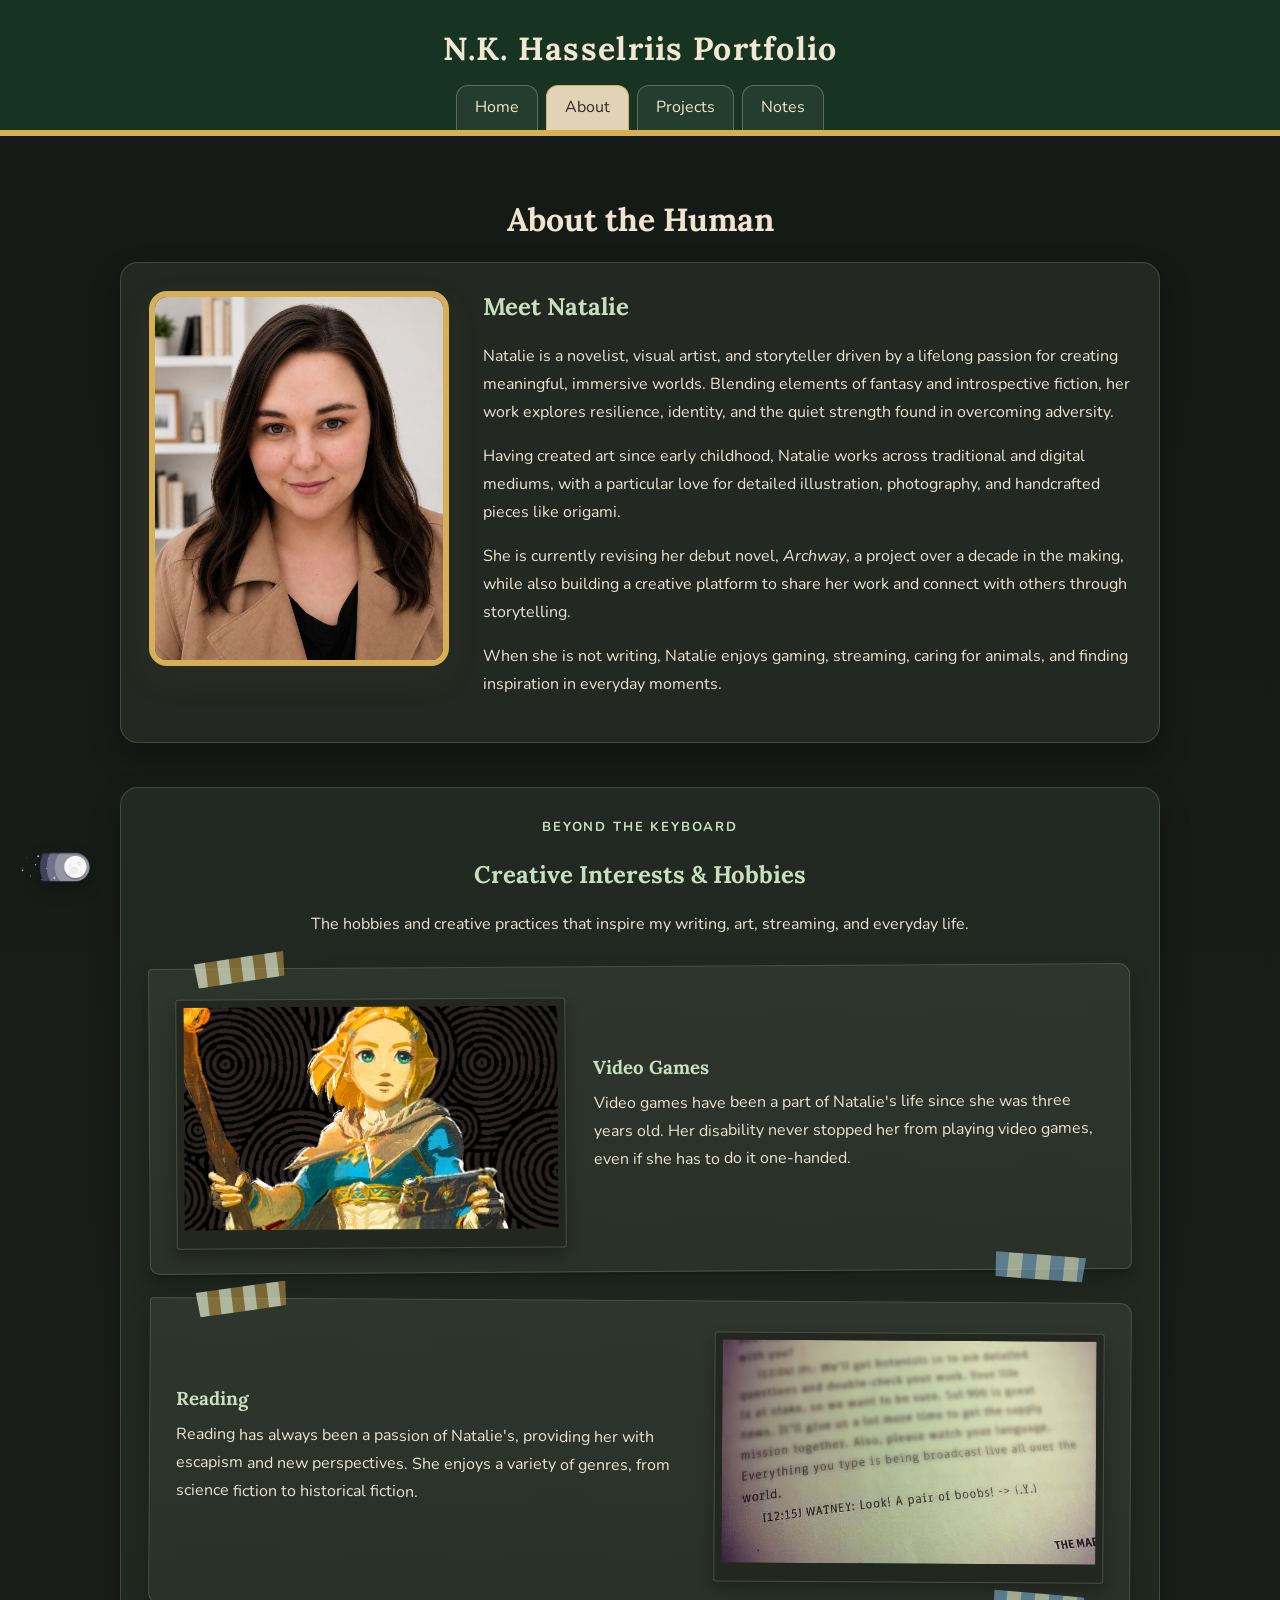
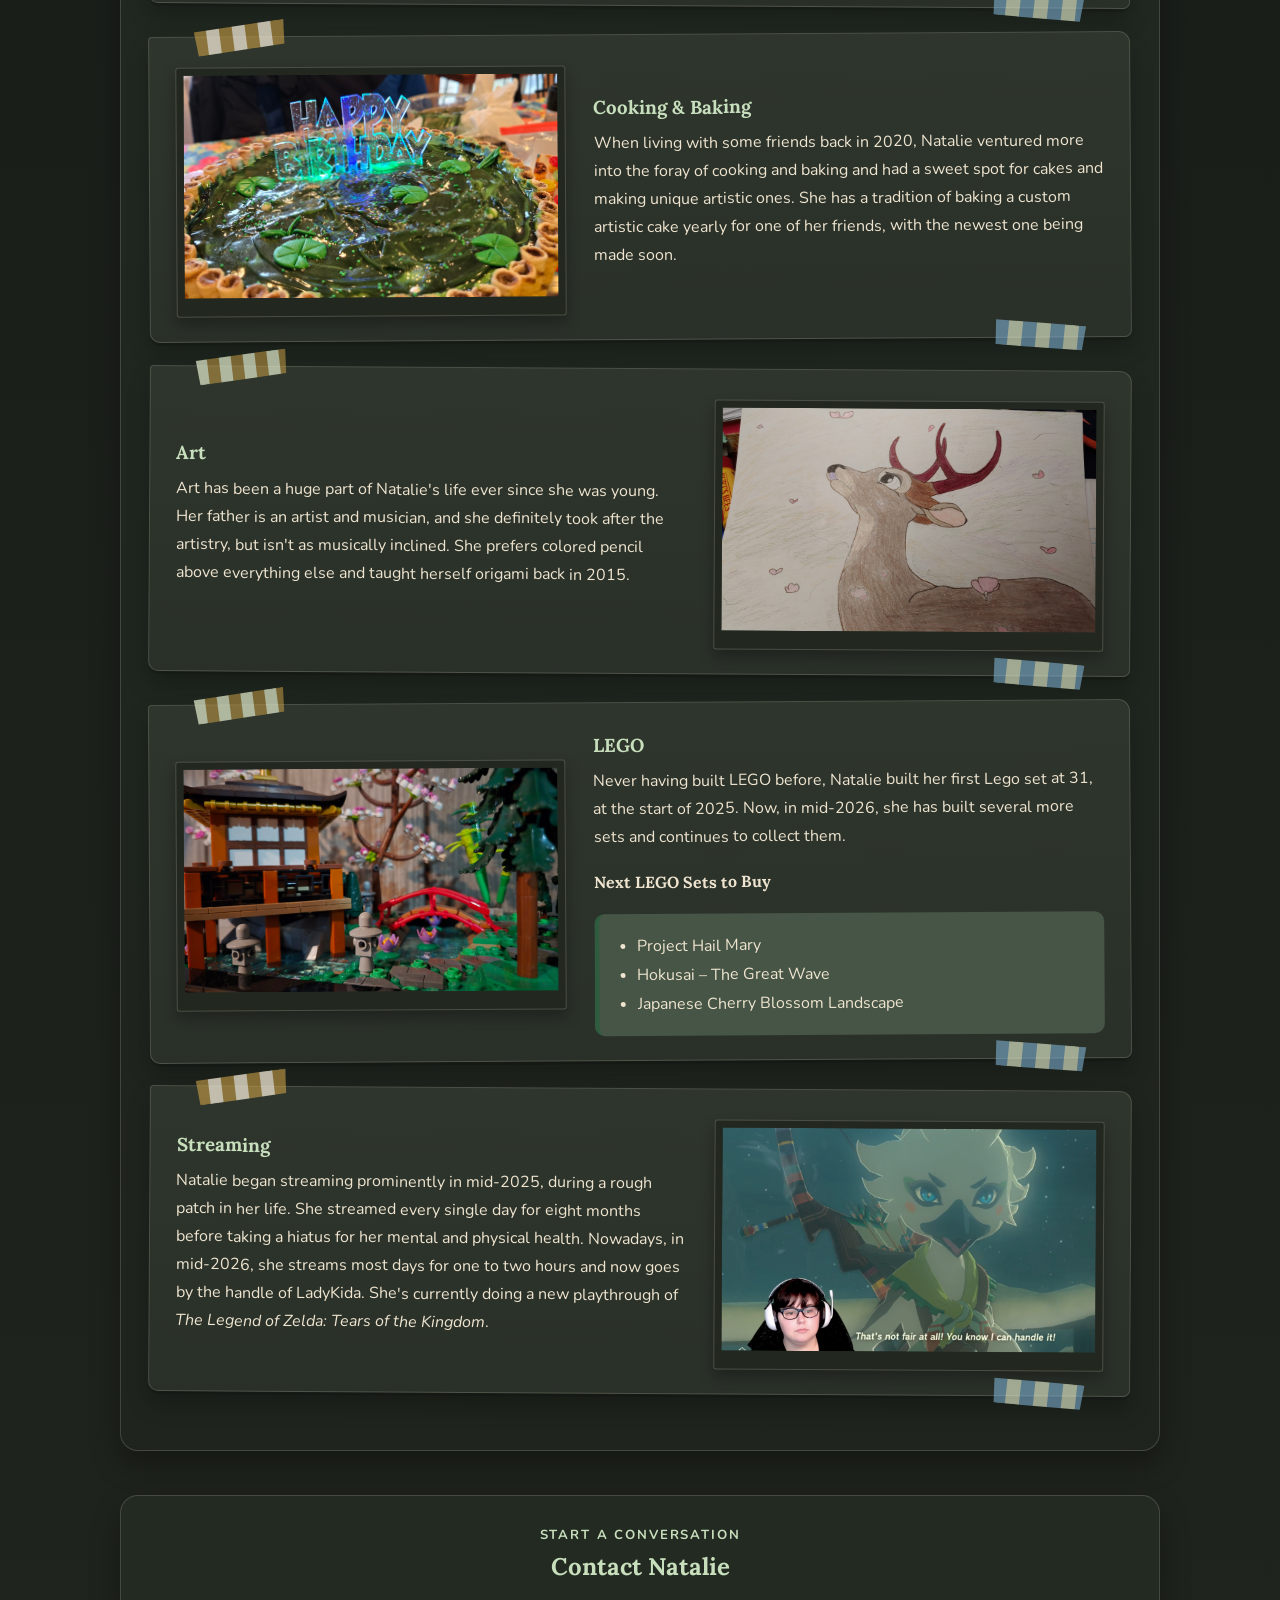
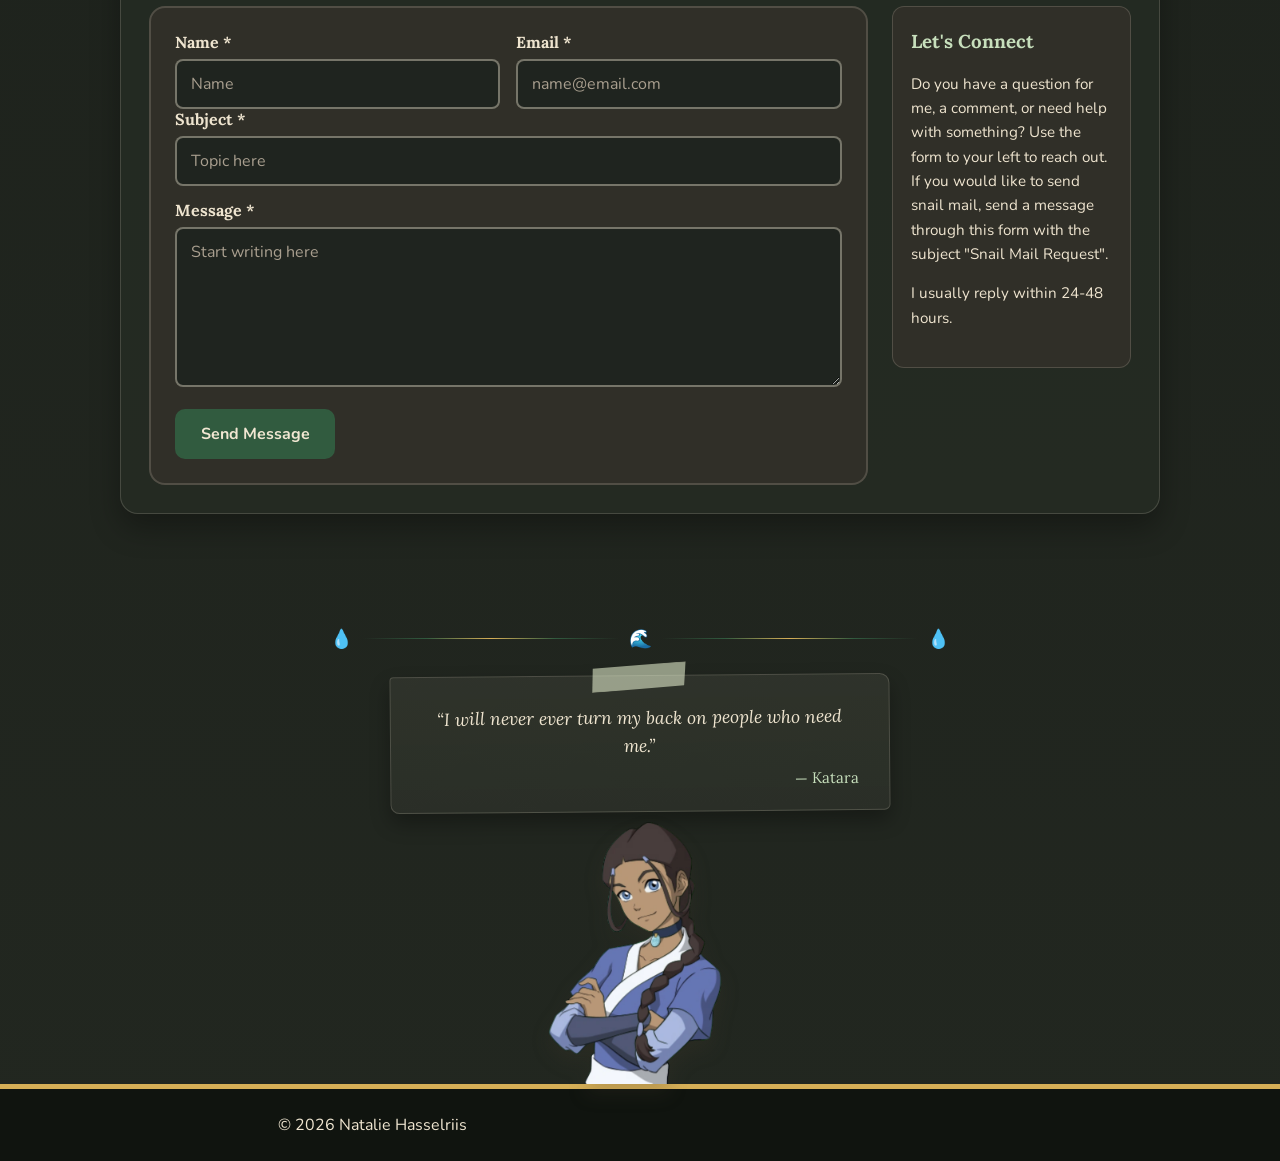
==== commit 720b129a: "Made a few changes to Secret things. Added on-screen controls to Snake game." ====
--- a/about.html
+++ b/about.html
@@ -20,7 +20,6 @@
         <a href="about.html" aria-current="page">About</a>
         <a href="projects.html">Projects</a>
         <a href="notebook.html">Notes</a>
-        <a href="secret.html">Secret</a>
     </nav>
 </header>
 <main id="main-content">
@@ -149,5 +148,6 @@
 </button>
 <footer><p>© 2026 Natalie Hasselriis</p></footer>
 <script src="contact-form.js"></script>
+<script src="konami-jimothy.js"></script>
 </body>
 </html>
--- a/style.css
+++ b/style.css
@@ -2665,3 +2665,924 @@
     }
 }
 /* ===== End smooth theme crossfade pass ===== */
+
+/* ===== Home-page lotus compliment easter egg ===== */
+.lotus-compliment-trigger {
+    position: fixed;
+    left: 24px;
+    bottom: 104px;
+    z-index: 1010;
+    display: grid;
+    place-items: center;
+    width: 48px;
+    height: 48px;
+    padding: 0;
+    border: 1px solid rgba(70, 58, 47, .22);
+    border-radius: 50%;
+    background: rgba(251, 248, 241, .92);
+    box-shadow: 0 7px 16px rgba(54, 46, 37, .18);
+    color: inherit;
+    font: inherit;
+    font-size: 1.65rem;
+    line-height: 1;
+    cursor: pointer;
+    transition: transform .18s ease, box-shadow .18s ease, background-color .35s ease, border-color .35s ease;
+}
+
+.lotus-compliment-trigger:hover {
+    transform: translateY(-2px) scale(1.05);
+    box-shadow: 0 10px 20px rgba(54, 46, 37, .22);
+}
+
+.lotus-compliment-trigger:focus-visible {
+    outline: 3px solid var(--mustard);
+    outline-offset: 3px;
+}
+
+.compliment-scroll {
+    position: fixed;
+    left: 88px;
+    bottom: 92px;
+    z-index: 1009;
+    width: min(360px, calc(100vw - 112px));
+    padding: 30px 28px 28px;
+    background:
+        linear-gradient(rgba(246, 237, 218, .98), rgba(246, 237, 218, .98)),
+        repeating-linear-gradient(0deg, transparent 0, transparent 30px, rgba(130,181,216,.12) 31px);
+    border: 1px solid rgba(70, 58, 47, .25);
+    border-radius: 8px;
+    box-shadow: 0 18px 38px rgba(35, 28, 20, .28);
+    color: #463a2f;
+    text-align: left;
+    transform-origin: left bottom;
+    transform: scaleY(.06) scaleX(.9);
+    opacity: 0;
+    pointer-events: none;
+    visibility: hidden;
+    transition:
+        transform .42s cubic-bezier(.18,.89,.32,1.2),
+        opacity .22s ease,
+        visibility 0s linear .42s,
+        background-color .35s ease,
+        color .35s ease,
+        border-color .35s ease;
+}
+
+.compliment-scroll::before,
+.compliment-scroll::after {
+    content: '';
+    position: absolute;
+    left: -8px;
+    right: -8px;
+    height: 18px;
+    border: 1px solid rgba(70, 58, 47, .24);
+    border-radius: 50%;
+    background: linear-gradient(180deg, #fbf4df, #dfcda6);
+    box-shadow: 0 3px 7px rgba(70,58,47,.13);
+    pointer-events: none;
+}
+
+.compliment-scroll::before { top: -9px; }
+.compliment-scroll::after { bottom: -9px; }
+
+.compliment-scroll.is-open {
+    transform: scaleY(1) scaleX(1);
+    opacity: 1;
+    pointer-events: auto;
+    visibility: visible;
+    transition-delay: 0s;
+}
+
+.compliment-scroll-close {
+    position: absolute;
+    top: 12px;
+    right: 12px;
+    display: grid;
+    place-items: center;
+    width: 34px;
+    height: 34px;
+    padding: 0;
+    border: 0;
+    border-radius: 50%;
+    background: transparent;
+    color: inherit;
+    font: inherit;
+    font-size: 1.25rem;
+    cursor: pointer;
+}
+
+.compliment-scroll-close:hover,
+.compliment-scroll-close:focus-visible {
+    background: rgba(62, 107, 72, .12);
+}
+
+.compliment-scroll .section-kicker {
+    margin: 0 38px 4px 0;
+    text-align: left;
+}
+
+.compliment-scroll h2 {
+    margin: 0 38px 8px 0;
+    color: #3e6b48;
+    font-size: clamp(1.35rem, 3vw, 1.7rem);
+}
+
+.compliment-scroll-intro {
+    margin: 0 0 16px;
+    text-align: left;
+    line-height: 1.55;
+}
+
+.compliment-form {
+    display: grid;
+    gap: 10px;
+}
+
+.compliment-form label {
+    font-weight: 800;
+    color: #3e6b48;
+}
+
+.compliment-form input {
+    width: 100%;
+    min-height: 44px;
+    padding: 10px 12px;
+    border: 1px solid rgba(70,58,47,.28);
+    border-radius: 10px;
+    background: rgba(255,255,255,.72);
+    color: #463a2f;
+    font: inherit;
+}
+
+.compliment-form input:focus-visible {
+    outline: 3px solid rgba(205,163,73,.72);
+    outline-offset: 2px;
+}
+
+.compliment-scroll-actions {
+    display: flex;
+    flex-wrap: wrap;
+    gap: 10px;
+    margin-top: 4px;
+}
+
+.compliment-scroll button.compliment-action {
+    min-height: 42px;
+    padding: 9px 15px;
+    border: 2px solid var(--mustard);
+    border-radius: 999px;
+    background: var(--forest);
+    color: var(--cream);
+    font: inherit;
+    font-weight: 800;
+    cursor: pointer;
+}
+
+.compliment-scroll button.compliment-action.secondary {
+    background: transparent;
+    color: #463a2f;
+}
+
+.compliment-result {
+    min-height: 0;
+    margin: 18px 0 0;
+    padding: 0;
+    text-align: left;
+    font-family: 'Lora', serif;
+    font-size: 1.08rem;
+    font-style: italic;
+    line-height: 1.55;
+    color: #3e6b48;
+}
+
+.compliment-result:empty {
+    display: none;
+}
+
+html[data-theme="dark"] .lotus-compliment-trigger {
+    background: rgba(46, 55, 45, .96);
+    border-color: rgba(241, 231, 210, .18);
+    box-shadow: 0 8px 18px rgba(0,0,0,.32);
+}
+
+html[data-theme="dark"] .compliment-scroll {
+    background:
+        linear-gradient(rgba(47, 54, 45, .98), rgba(42, 49, 41, .98)),
+        repeating-linear-gradient(0deg, transparent 0, transparent 30px, rgba(111,158,184,.09) 31px);
+    border-color: rgba(241,231,210,.18);
+    color: #eee4cf;
+    box-shadow: 0 18px 38px rgba(0,0,0,.38);
+}
+
+html[data-theme="dark"] .compliment-scroll::before,
+html[data-theme="dark"] .compliment-scroll::after {
+    background: linear-gradient(180deg, #485244, #30382f);
+    border-color: rgba(241,231,210,.15);
+}
+
+html[data-theme="dark"] .compliment-scroll h2,
+html[data-theme="dark"] .compliment-scroll .section-kicker,
+html[data-theme="dark"] .compliment-form label,
+html[data-theme="dark"] .compliment-result {
+    color: #b7d7a8;
+}
+
+html[data-theme="dark"] .compliment-form input {
+    background: rgba(28,34,28,.9);
+    border-color: rgba(241,231,210,.18);
+    color: #f1e7d2;
+}
+
+html[data-theme="dark"] .compliment-scroll button.compliment-action.secondary {
+    color: #eee4cf;
+}
+
+@media (max-width: 600px) {
+    .lotus-compliment-trigger {
+        left: 12px;
+        bottom: 80px;
+        width: 46px;
+        height: 46px;
+    }
+
+    .compliment-scroll {
+        left: 12px;
+        right: 12px;
+        bottom: 138px;
+        width: auto;
+        transform-origin: left bottom;
+    }
+}
+
+@media (prefers-reduced-motion: reduce) {
+    .compliment-scroll,
+    .lotus-compliment-trigger {
+        transition-duration: 0s;
+    }
+}
+/* ===== End lotus compliment easter egg ===== */
+
+
+/* ===== Konami Code: Jimothy runner ===== */
+.jimothy-runner {
+    position: fixed;
+    z-index: 9998;
+    left: -240px;
+    bottom: 0;
+    width: 200px;
+    max-width: 42vw;
+    pointer-events: none;
+    transform: translate3d(0, 0, 0);
+    animation: jimothy-cross-screen 9.5s linear forwards;
+    will-change: transform;
+    backface-visibility: hidden;
+}
+
+.jimothy-runner img {
+    display: block;
+    width: 100%;
+    height: auto;
+    max-height: 200px;
+    object-fit: contain;
+    filter: drop-shadow(0 7px 7px rgba(0, 0, 0, .24));
+}
+
+
+@keyframes jimothy-cross-screen {
+    from { transform: translate3d(0, 0, 0); }
+    to { transform: translate3d(calc(100vw + 480px), 0, 0); }
+}
+
+/* ===== Jasmine Dragon touch controls ===== */
+.snake-touch-controls {
+    margin: 18px auto;
+    width: max-content;
+    user-select: none;
+    -webkit-user-select: none;
+    touch-action: manipulation;
+}
+
+.touch-arrow {
+    display: grid;
+    place-items: center;
+    touch-action: manipulation;
+    -webkit-tap-highlight-color: transparent;
+}
+
+.touch-arrow:active {
+    transform: translateY(1px) scale(.97);
+}
+
+.touch-pause {
+    background: var(--surface-paper);
+    color: var(--forest);
+}
+
+html[data-theme="dark"] .touch-pause {
+    background: var(--surface-strong);
+    color: var(--cream);
+}
+
+@media (max-width: 700px) {
+    .touch-arrow {
+        width: 62px;
+        height: 62px;
+        font-size: 1.25rem;
+    }
+}
+
+@media (prefers-reduced-motion: reduce) {
+    .jimothy-runner {
+        animation-duration: .01ms;
+    }
+}
+
+/* ===== Jasmine Dragon: keypad-style mobile controls ===== */
+.snake-control-status-row {
+    margin-top: 26px;
+    display: grid;
+    grid-template-columns: minmax(190px, .72fr) minmax(0, 2fr);
+    gap: 14px;
+    align-items: stretch;
+}
+
+.snake-control-card,
+.snake-control-status-row .snake-meter-card {
+    padding: 16px;
+    border: 1px solid rgba(70,58,47,.16);
+    border-radius: 14px;
+    background: linear-gradient(180deg, rgba(255,255,255,.72), rgba(246,237,218,.95));
+}
+
+.snake-control-heading {
+    margin-bottom: 12px;
+    font-weight: 700;
+    color: var(--brown);
+}
+
+.snake-control-status-row .snake-meter-group {
+    margin-top: 0;
+    grid-template-columns: 1fr 1fr;
+    gap: 14px;
+}
+
+.snake-control-status-row .snake-touch-controls {
+    margin: 0;
+    width: max-content;
+    display: grid;
+    grid-template-columns: repeat(3, 54px);
+    grid-template-rows: repeat(2, 54px);
+    gap: 10px;
+    justify-content: start;
+}
+
+.snake-control-status-row .touch-arrow {
+    width: 54px;
+    height: 54px;
+}
+
+.snake-control-status-row .touch-spacer {
+    display: block;
+    width: 54px;
+    height: 54px;
+}
+
+html[data-theme="dark"] .snake-control-card,
+html[data-theme="dark"] .snake-control-status-row .snake-meter-card {
+    background: var(--surface-strong);
+    border-color: var(--line);
+}
+
+html[data-theme="dark"] .snake-control-heading {
+    color: var(--cream);
+}
+
+@media (max-width: 760px) {
+    .snake-control-status-row {
+        grid-template-columns: minmax(188px, .8fr) minmax(0, 1.7fr);
+    }
+
+    .snake-control-status-row .snake-meter-group {
+        grid-template-columns: 1fr;
+    }
+}
+
+@media (max-width: 560px) {
+    .snake-control-status-row {
+        grid-template-columns: 1fr;
+    }
+
+    .snake-control-card {
+        display: grid;
+        justify-items: center;
+    }
+
+    .snake-control-status-row .snake-touch-controls {
+        grid-template-columns: repeat(3, 62px);
+        grid-template-rows: repeat(2, 62px);
+        justify-content: center;
+    }
+
+    .snake-control-status-row .touch-arrow,
+    .snake-control-status-row .touch-spacer {
+        width: 62px;
+        height: 62px;
+    }
+}
+
+/* ===== Jasmine Dragon: polished three-panel control/status row ===== */
+.snake-control-status-row {
+    margin-top: 26px;
+    display: grid;
+    grid-template-columns: minmax(210px, .9fr) minmax(220px, 1fr) minmax(220px, 1fr);
+    gap: 18px;
+    align-items: stretch;
+}
+
+/* Let the two meter cards participate in the same three-column grid. */
+.snake-control-status-row > .snake-meter-group {
+    display: contents;
+}
+
+.snake-control-status-row .snake-status-panel {
+    min-width: 0;
+    padding: 18px 18px 20px;
+    border: 1px solid rgba(70, 58, 47, .18);
+    border-radius: 18px;
+    background: linear-gradient(180deg, rgba(255,255,255,.70), rgba(246,237,218,.94));
+    box-shadow: inset 0 1px 0 rgba(255,255,255,.36);
+}
+
+.snake-panel-title {
+    display: grid;
+    grid-template-columns: 1fr auto 1fr;
+    align-items: center;
+    gap: 10px;
+    margin: 0 0 16px;
+    color: var(--brown);
+    font-family: 'Lora', Georgia, serif;
+    font-size: 1.03rem;
+    font-weight: 700;
+    line-height: 1.2;
+    text-align: center;
+    white-space: nowrap;
+}
+
+.snake-panel-title::before,
+.snake-panel-title::after {
+    content: '';
+    height: 1px;
+    background: linear-gradient(90deg, transparent, rgba(202, 157, 57, .82));
+}
+
+.snake-panel-title::after {
+    background: linear-gradient(90deg, rgba(202, 157, 57, .82), transparent);
+}
+
+.snake-panel-title span::before {
+    content: '♢';
+    margin-right: 7px;
+    color: var(--mustard);
+    font-size: .75em;
+    vertical-align: .08em;
+}
+
+.snake-panel-status {
+    min-height: 25px;
+    margin: -4px 0 10px;
+    text-align: right;
+}
+
+.snake-panel-status strong {
+    color: var(--forest);
+    font-size: 1rem;
+}
+
+.snake-control-status-row .snake-touch-controls {
+    margin: 2px auto 0;
+    width: max-content;
+    display: grid;
+    grid-template-columns: repeat(3, 54px);
+    grid-template-rows: repeat(2, 54px);
+    gap: 10px;
+    justify-content: center;
+}
+
+.snake-control-status-row .touch-arrow,
+.snake-control-status-row .touch-spacer {
+    width: 54px;
+    height: 54px;
+}
+
+.snake-control-status-row .touch-arrow {
+    border-width: 2px;
+    border-radius: 13px;
+    box-shadow: inset 0 1px 0 rgba(255,255,255,.12), 0 2px 0 rgba(70,58,47,.10);
+}
+
+.snake-control-status-row .touch-pause {
+    grid-column: 1;
+    grid-row: 1;
+}
+
+.snake-control-status-row [data-direction="up"] {
+    grid-column: 2;
+    grid-row: 1;
+}
+
+.snake-control-status-row .touch-spacer {
+    grid-column: 3;
+    grid-row: 1;
+}
+
+.snake-control-status-row [data-direction="left"] {
+    grid-column: 1;
+    grid-row: 2;
+}
+
+.snake-control-status-row [data-direction="down"] {
+    grid-column: 2;
+    grid-row: 2;
+}
+
+.snake-control-status-row [data-direction="right"] {
+    grid-column: 3;
+    grid-row: 2;
+}
+
+.snake-control-status-row .snake-meter-track {
+    margin-top: 4px;
+}
+
+.snake-control-status-row .snake-effect-tags {
+    margin-top: 4px;
+}
+
+html[data-theme="dark"] .snake-control-status-row .snake-status-panel {
+    background:
+        radial-gradient(circle at 50% 0%, rgba(70, 85, 69, .18), transparent 58%),
+        rgba(43, 49, 41, .96);
+    border-color: rgba(241, 231, 210, .16);
+    box-shadow: inset 0 1px 0 rgba(255,255,255,.025);
+}
+
+html[data-theme="dark"] .snake-panel-title {
+    color: #f1e7d2;
+}
+
+html[data-theme="dark"] .snake-panel-status strong {
+    color: #b7d7a8;
+}
+
+html[data-theme="dark"] .snake-panel-title::before,
+html[data-theme="dark"] .snake-panel-title::after {
+    opacity: .8;
+}
+
+@media (max-width: 880px) {
+    .snake-control-status-row {
+        grid-template-columns: minmax(200px, .9fr) minmax(0, 1fr) minmax(0, 1fr);
+        gap: 12px;
+    }
+
+    .snake-control-status-row .snake-status-panel {
+        padding: 15px;
+    }
+
+    .snake-panel-title {
+        font-size: .94rem;
+        gap: 7px;
+    }
+}
+
+@media (max-width: 700px) {
+    .snake-control-status-row {
+        grid-template-columns: 1fr;
+        gap: 14px;
+    }
+
+    .snake-control-status-row > .snake-meter-group {
+        display: grid;
+        grid-template-columns: 1fr 1fr;
+        gap: 14px;
+        margin-top: 0;
+    }
+
+    .snake-control-card {
+        display: block;
+    }
+}
+
+@media (max-width: 500px) {
+    .snake-control-status-row > .snake-meter-group {
+        grid-template-columns: 1fr;
+    }
+
+    .snake-control-status-row .snake-touch-controls {
+        grid-template-columns: repeat(3, 58px);
+        grid-template-rows: repeat(2, 58px);
+    }
+
+    .snake-control-status-row .touch-arrow,
+    .snake-control-status-row .touch-spacer {
+        width: 58px;
+        height: 58px;
+    }
+}
+/* ===== End polished control/status row ===== */
+
+
+/* ===== Jasmine Dragon: compact controls + combined status =====
+   Two equal-height panels prevent the controls/status area from overflowing
+   into the sidebar at medium desktop widths. Active effects stay prominent,
+   while the compact combo timer lives beneath them. */
+.snake-control-status-row {
+    grid-template-columns: minmax(220px, .85fr) minmax(0, 1.55fr);
+    gap: 18px;
+    align-items: stretch;
+}
+
+.snake-control-status-row > .snake-control-card,
+.snake-control-status-row > .snake-combined-status {
+    height: 100%;
+    min-height: 220px;
+}
+
+.snake-control-card {
+    display: flex;
+    flex-direction: column;
+}
+
+.snake-control-card .snake-touch-controls {
+    margin-block: auto;
+}
+
+.snake-combined-status {
+    display: grid;
+    grid-template-rows: minmax(0, 1fr) auto auto;
+    gap: 14px;
+}
+
+.snake-status-section {
+    min-width: 0;
+}
+
+.snake-effects-section {
+    display: grid;
+    grid-template-columns: minmax(0, 1fr) auto;
+    grid-template-areas:
+        "title status"
+        "effects effects";
+    column-gap: 16px;
+    align-content: start;
+}
+
+.snake-effects-section .snake-panel-title {
+    grid-area: title;
+    margin-bottom: 10px;
+}
+
+.snake-effects-section .snake-panel-status {
+    grid-area: status;
+    margin: 0;
+    align-self: center;
+}
+
+.snake-effects-section .snake-effect-tags {
+    grid-area: effects;
+    min-height: 42px;
+    align-content: start;
+}
+
+.snake-status-divider {
+    height: 1px;
+    background: linear-gradient(90deg, transparent, rgba(202,157,57,.55) 15%, rgba(202,157,57,.55) 85%, transparent);
+}
+
+.snake-combo-section {
+    display: grid;
+    grid-template-columns: minmax(0, 1fr) auto;
+    grid-template-areas:
+        "title status"
+        "meter meter";
+    column-gap: 16px;
+    align-items: center;
+}
+
+.snake-combo-section .snake-panel-title {
+    grid-area: title;
+    margin-bottom: 9px;
+}
+
+.snake-combo-section .snake-panel-status {
+    grid-area: status;
+    margin: 0 0 9px;
+}
+
+.snake-combo-section .snake-meter-track {
+    grid-area: meter;
+    width: 100%;
+    margin: 0;
+}
+
+/* In these compact status rows the decorative rules stay tidy instead of
+   forcing the title wider than its panel. */
+.snake-combined-status .snake-panel-title {
+    grid-template-columns: minmax(16px, .35fr) auto minmax(16px, .35fr);
+}
+
+/* Give the board a little more horizontal priority while the guide remains
+   comfortably readable. */
+@media (min-width: 981px) {
+    .snake-shell {
+        grid-template-columns: minmax(0, 1.55fr) minmax(235px, .65fr);
+    }
+}
+
+@media (max-width: 760px) {
+    .snake-control-status-row {
+        grid-template-columns: 1fr;
+    }
+
+    .snake-control-status-row > .snake-control-card,
+    .snake-control-status-row > .snake-combined-status {
+        min-height: 0;
+    }
+
+    .snake-control-card .snake-touch-controls {
+        margin-top: 8px;
+        margin-bottom: 0;
+    }
+}
+
+@media (max-width: 460px) {
+    .snake-effects-section,
+    .snake-combo-section {
+        grid-template-columns: 1fr;
+        grid-template-areas:
+            "title"
+            "status"
+            "effects";
+    }
+
+    .snake-combo-section {
+        grid-template-areas:
+            "title"
+            "status"
+            "meter";
+    }
+
+    .snake-effects-section .snake-panel-status,
+    .snake-combo-section .snake-panel-status {
+        text-align: left;
+        margin: 0 0 8px;
+    }
+}
+/* ===== End compact controls + combined status ===== */
+
+
+/* Secret Tunnel now doubles as the hidden doorway to the Secret page. */
+.secret-tunnel-link {
+    display: block;
+    line-height: 0;
+    border-radius: inherit;
+    cursor: pointer;
+}
+.secret-tunnel-link:focus-visible {
+    outline: 3px solid var(--mustard);
+    outline-offset: 4px;
+}
+
+/* ===== Secret Tunnel clickable GIF fix ===== */
+/* The popout was originally decorative and had pointer-events disabled.
+   Re-enable interaction only while the tunnel animation is visible. */
+.secret-tunnel-popout.is-playing {
+    pointer-events: auto;
+}
+
+.secret-tunnel-link {
+    display: block;
+    position: relative;
+    z-index: 2;
+    line-height: 0;
+    border-radius: 20px;
+    cursor: pointer;
+    pointer-events: auto;
+}
+
+.secret-tunnel-label {
+    pointer-events: none;
+}
+/* ===== End Secret Tunnel clickable GIF fix ===== */
+
+/* Snake difficulty overlay: stronger dark-mode contrast */
+html[data-theme="dark"] .snake-overlay {
+    background: rgba(12, 17, 13, .72);
+    backdrop-filter: blur(2px);
+}
+
+html[data-theme="dark"] .snake-overlay-card {
+    background:
+        radial-gradient(circle at 50% 0%, rgba(82, 101, 75, .34), transparent 48%),
+        #242b24;
+    border: 1px solid rgba(214, 175, 87, .42);
+    box-shadow: 0 20px 42px rgba(0, 0, 0, .46);
+    color: #f1e7d2;
+}
+
+html[data-theme="dark"] .snake-overlay-card .section-kicker {
+    color: #c7dfbc;
+}
+
+html[data-theme="dark"] .snake-overlay-card h3 {
+    color: #e4d6b8;
+}
+
+html[data-theme="dark"] .snake-overlay-card p {
+    color: #f1e7d2;
+}
+
+html[data-theme="dark"] .difficulty-card {
+    background: #30372e;
+    border-color: rgba(214, 175, 87, .48);
+    color: #eee4cf;
+    box-shadow: inset 0 0 0 1px rgba(241, 231, 210, .04);
+}
+
+html[data-theme="dark"] .difficulty-card strong {
+    color: #bfe0b4;
+}
+
+html[data-theme="dark"] .difficulty-card span {
+    color: #eee4cf;
+}
+
+html[data-theme="dark"] .difficulty-card:hover,
+html[data-theme="dark"] .difficulty-card:focus-visible {
+    background: #43533f;
+    border-color: #d6af57;
+    box-shadow: 0 0 0 3px rgba(214, 175, 87, .16);
+}
+
+/* ===== Jasmine Dragon: unified controls + status container ===== */
+.snake-control-status-row {
+    padding: 20px;
+    border: 1px solid rgba(103, 112, 86, .58);
+    border-radius: 22px;
+    background: rgba(255, 252, 239, .34);
+    box-shadow: inset 0 1px 0 rgba(255,255,255,.14);
+    grid-template-columns: minmax(220px, .85fr) minmax(0, 1.55fr);
+    gap: 0;
+}
+
+.snake-control-status-row > .snake-control-card,
+.snake-control-status-row > .snake-combined-status {
+    border: 0;
+    border-radius: 0;
+    background: transparent;
+    box-shadow: none;
+    padding: 4px 20px;
+    min-height: 220px;
+}
+
+.snake-control-status-row > .snake-control-card {
+    padding-left: 4px;
+    padding-right: 24px;
+    border-right: 1px solid rgba(202, 157, 57, .32);
+}
+
+.snake-control-status-row > .snake-combined-status {
+    padding-left: 28px;
+    padding-right: 4px;
+}
+
+html[data-theme="dark"] .snake-control-status-row {
+    background: rgba(42, 49, 41, .72);
+    border-color: rgba(241, 231, 210, .17);
+    box-shadow: inset 0 1px 0 rgba(255,255,255,.025);
+}
+
+@media (max-width: 760px) {
+    .snake-control-status-row {
+        grid-template-columns: 1fr;
+        padding: 16px;
+        gap: 0;
+    }
+
+    .snake-control-status-row > .snake-control-card,
+    .snake-control-status-row > .snake-combined-status {
+        padding: 14px 4px;
+        min-height: 0;
+    }
+
+    .snake-control-status-row > .snake-control-card {
+        border-right: 0;
+        border-bottom: 1px solid rgba(202, 157, 57, .32);
+        padding-bottom: 22px;
+    }
+
+    .snake-control-status-row > .snake-combined-status {
+        padding-top: 22px;
+    }
+}
+/* ===== End unified controls + status container ===== */
